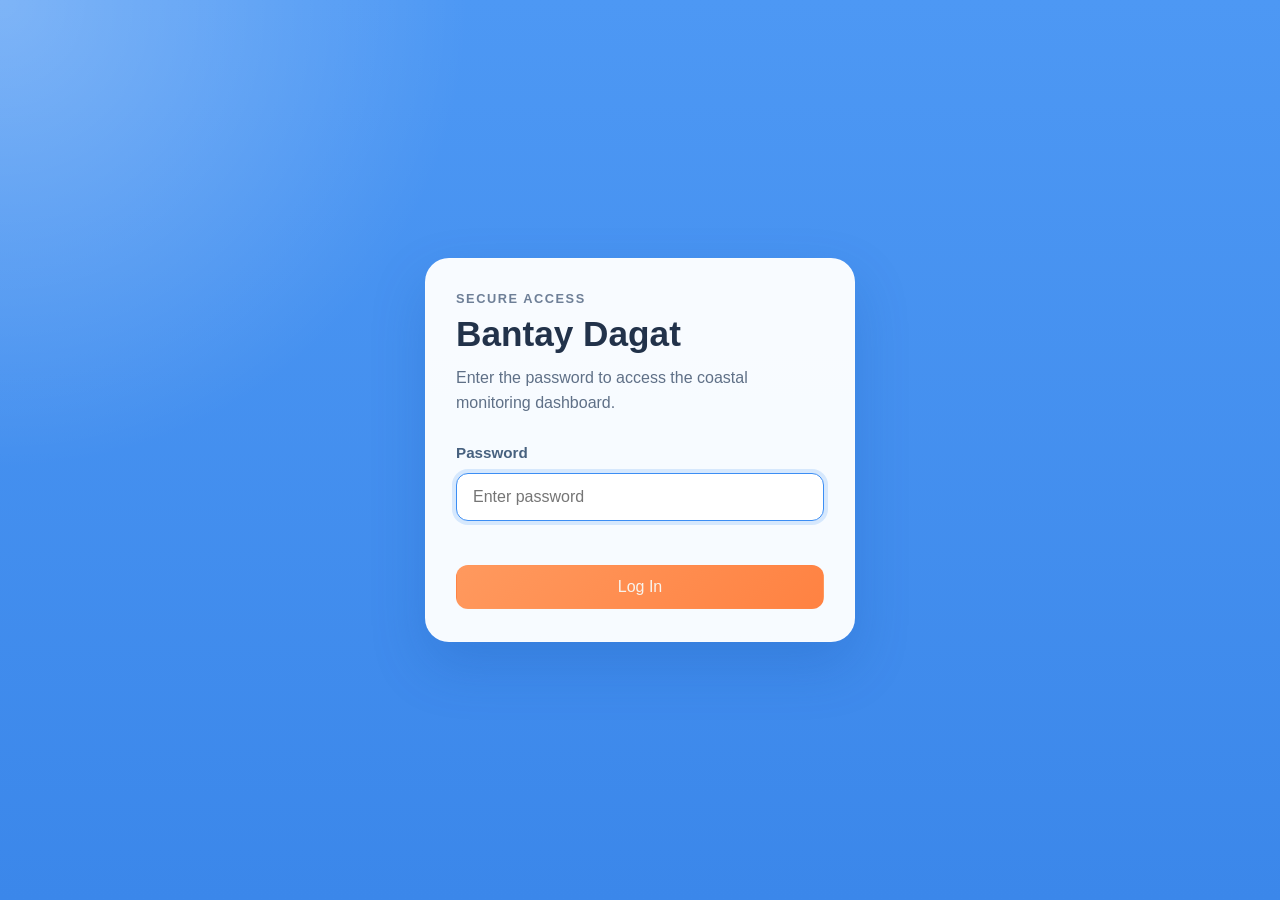
==== announcement.html @ 0f4b6d90 "first commit" ====
<!DOCTYPE html>
<html lang="en">
<head>
    <meta charset="UTF-8">
    <meta name="viewport" content="width=device-width, initial-scale=1.0">
    <link rel="stylesheet" href="style.css">
    <title>Announcements | Bantay Dagat</title>
</head>
<body>
    <section class="login-screen" id="loginScreen">
        <div class="login-card">
            <p class="login-eyebrow">Secure Access</p>
            <h1>Bantay Dagat</h1>
            <p class="login-copy">Enter the password to access the coastal monitoring dashboard.</p>

            <form class="login-form" id="loginForm">
                <label class="form-label" for="password">Password</label>
                <input class="form-input" id="password" name="password" type="password" placeholder="Enter password" required>
                <p class="form-error" id="loginError" aria-live="polite"></p>
                <button class="login-button" type="submit">Log In</button>
            </form>
        </div>
    </section>

    <div class="dashboard-shell hidden" id="dashboardShell">
        <aside class="sidebar">
            <div class="brand">
                <h1>Bantay Dagat</h1>
                <p>Coastal Monitoring System</p>
            </div>

            <div class="nav-group">
                <p class="nav-label">MAIN</p>
                <nav class="nav-menu">
                    <a class="nav-item" href="index.html">
                        <span class="nav-icon overview-icon" aria-hidden="true"></span>
                        <span>Overview</span>
                    </a>
                    <a class="nav-item" href="incident-report.html">
                        <span class="nav-icon report-icon" aria-hidden="true"></span>
                        <span>Incident Reports</span>
                    </a>
                    <a class="nav-item" href="fisherfolk-info.html">
                        <span class="nav-icon fisherfolk-icon" aria-hidden="true"></span>
                        <span>Fisherfolk Info</span>
                    </a>
                </nav>
            </div>

            <div class="nav-group">
                <p class="nav-label">COMMUNICATION</p>
                <nav class="nav-menu">
                    <a class="nav-item active" href="announcement.html">
                        <span class="nav-icon announcement-icon" aria-hidden="true"></span>
                        <span>Announcements</span>
                    </a>
                    <a class="nav-item" href="#">
                        <span class="nav-icon weather-icon" aria-hidden="true"></span>
                        <span>SMS Operations</span>
                    </a>
                </nav>
            </div>
        </aside>

        <main class="main-content">
            <header class="topbar">
                <h2>Announcements</h2>
                <div class="topbar-meta">
                    <span class="report-pill" id="announcementCount">0 Sent Today</span>
                    <span class="topbar-date">May 4, 2026</span>
                    <button class="logout-button" id="logoutButton" type="button">Log Out</button>
                </div>
            </header>

            <section class="panel announcement-panel">
                <div class="panel-header">
                    <div>
                        <h3>Information Dissemination</h3>
                        <p class="section-copy announcement-copy">One-way GSM announcements are sent directly to registered fisherfolk in Bantayan municipality. This dissemination flow covers municipal waters and the 15 km coastal operating premises.</p>
                    </div>
                    <span class="panel-pill neutral" id="announcementStatus">Ready to compose</span>
                </div>

                <div class="announcement-grid">
                    <div>
                        <div class="announcement-scope">
                            <h4 class="announcement-scope-title">System Scope</h4>
                            <p class="announcement-scope-copy">Information dissemination sends one-way announcements to fisherfolk.</p>
                            <p class="announcement-scope-copy">Feedbacking allows fisherfolk to send incident reports and rescue help requests to Bantay Dagat staff.</p>
                            <p class="announcement-scope-copy">Coverage is limited to Bantayan municipality and the 15 km coastal premises from shore.</p>
                        </div>

                        <form class="announcement-form" id="announcementForm">
                            <div class="announcement-field">
                                <label class="announcement-label" for="announcementTemplate">Fixed Message Template</label>
                                <select class="announcement-select" id="announcementTemplate" name="template">
                                    <option value="ordinance">Ordinance reminder</option>
                                    <option value="no-fishing">No-fishing zone notice</option>
                                    <option value="patrol">Patrol advisory</option>
                                    <option value="custom">Custom announcement</option>
                                </select>
                                <p class="announcement-hint">Using a fixed template is better for consistency, but staff can still add optional details and a location when needed.</p>
                            </div>

                            <div class="announcement-field">
                                <label class="announcement-label" for="recipientGroup">Recipients</label>
                                <select class="announcement-select" id="recipientGroup" name="recipientGroup">
                                    <option value="all">All registered fisherfolk</option>
                                    <option value="north">Barangay Kabac</option>
                                    <option value="south">Barangay Patao</option>
                                    <option value="licensed">Barangay Guiwanon</option>
                                </select>
                                <p class="announcement-hint">Announcements are broadcast through GSM to registered numbers only.</p>
                            </div>

                            <div class="announcement-field">
                                <label class="announcement-label" for="announcementLocation">Area or Location</label>
                                <input class="announcement-select" id="announcementLocation" name="location" type="text" placeholder="Example: Barangay Patao or municipal waters within 15 km shoreline">
                                <p class="announcement-hint">Optional. Add the affected barangay, coastal zone, or operating area.</p>
                            </div>

                            <div class="announcement-field">
                                <label class="announcement-label" for="announcementDetails">Optional Additional Details</label>
                                <textarea class="announcement-textarea" id="announcementDetails" name="details" placeholder="Add clarifications, schedule, restriction details, or operational notes if needed."></textarea>
                            </div>

                            <div class="announcement-field">
                                <label class="announcement-label" for="announcementMessage">Manual SMS Override</label>
                                <textarea class="announcement-textarea" id="announcementMessage" name="message" placeholder="Optional. Leave blank to use the fixed message with the added location and details above."></textarea>
                                <p class="announcement-hint">Use this only when staff needs a fully custom one-way announcement.</p>
                            </div>

                            <div class="announcement-preview">
                                <p class="announcement-preview-title">Final SMS Preview</p>
                                <p class="announcement-preview-text" id="announcementPreview">Bantay Dagat Notice: Please follow municipal fishing ordinances within Bantayan waters and the 15 km coastal operating area.</p>
                            </div>

                            <div class="announcement-actions">
                                <button class="announcement-submit" type="submit">Send Announcement</button>
                                <p class="announcement-status-note">This flow is one-way only. No reply is required from fisherfolk for announcements.</p>
                            </div>
                        </form>

                        <div class="announcement-log" id="announcementLog"></div>
                    </div>
                </div>
            </section>
        </main>
    </div>

    <script>
        (function () {
            var PASSWORD = "bantay";
            var STORAGE_KEY = "bantay-dagat-authenticated";
            var ANNOUNCEMENT_STORAGE_KEY = "bantay-dagat-announcements";
            var loginScreen = document.getElementById("loginScreen");
            var dashboardShell = document.getElementById("dashboardShell");
            var loginForm = document.getElementById("loginForm");
            var passwordInput = document.getElementById("password");
            var loginError = document.getElementById("loginError");
            var logoutButton = document.getElementById("logoutButton");
            var announcementForm = document.getElementById("announcementForm");
            var announcementTemplate = document.getElementById("announcementTemplate");
            var recipientGroup = document.getElementById("recipientGroup");
            var announcementLocation = document.getElementById("announcementLocation");
            var announcementDetails = document.getElementById("announcementDetails");
            var announcementMessage = document.getElementById("announcementMessage");
            var announcementPreview = document.getElementById("announcementPreview");
            var announcementLog = document.getElementById("announcementLog");
            var announcementStatus = document.getElementById("announcementStatus");
            var announcementCount = document.getElementById("announcementCount");
            var templates = {
                "ordinance": "Bantay Dagat Notice: Please follow municipal fishing ordinances within Bantayan waters and the 15 km coastal operating area.",
                "no-fishing": "Bantay Dagat Notice: Entry into the identified no-fishing zone is prohibited until further notice from Bantay Dagat staff.",
                "patrol": "Bantay Dagat Notice: Coastal patrol operations are active. Please keep fishing permits and boat identification ready for verification.",
                "custom": ""
            };
            var recipientLabels = {
                "all": "All registered fisherfolk",
                "north": "North coastal barangays",
                "south": "South coastal barangays",
                "licensed": "Licensed fishers only"
            };
            var seedAnnouncements = [
                {
                    id: "ann-001",
                    template: "ordinance",
                    recipientGroup: "all",
                    location: "Bantayan municipal waters",
                    details: "Observe only legal fishing methods and avoid restricted areas.",
                    message: "Bantay Dagat Notice: Please follow municipal fishing ordinances within Bantayan waters and the 15 km coastal operating area. Area: Bantayan municipal waters. Observe only legal fishing methods and avoid restricted areas.",
                    status: "Delivered",
                    createdAt: "2026-05-04T09:10:00+08:00",
                    deliveredCount: 1248
                },
                {
                    id: "ann-002",
                    template: "no-fishing",
                    recipientGroup: "north",
                    location: "Barangay Patao",
                    details: "Restricted zone remains active near the protected coastal section.",
                    message: "Bantay Dagat Notice: Entry into the identified no-fishing zone is prohibited until further notice from Bantay Dagat staff. Area: Barangay Patao. Restricted zone remains active near the protected coastal section.",
                    status: "Sent",
                    createdAt: "2026-05-04T07:40:00+08:00",
                    deliveredCount: 312
                }
            ];

            function showDashboard() {
                loginScreen.classList.add("hidden");
                dashboardShell.classList.remove("hidden");
                loginError.textContent = "";
                renderAnnouncements();
            }

            function showLogin() {
                dashboardShell.classList.add("hidden");
                loginScreen.classList.remove("hidden");
                passwordInput.value = "";
                loginError.textContent = "";
                passwordInput.focus();
            }

            function readAnnouncements() {
                var stored = localStorage.getItem(ANNOUNCEMENT_STORAGE_KEY);

                if (!stored) {
                    localStorage.setItem(ANNOUNCEMENT_STORAGE_KEY, JSON.stringify(seedAnnouncements));
                    return seedAnnouncements.slice();
                }

                try {
                    return JSON.parse(stored) || [];
                } catch (error) {
                    localStorage.setItem(ANNOUNCEMENT_STORAGE_KEY, JSON.stringify(seedAnnouncements));
                    return seedAnnouncements.slice();
                }
            }

            function saveAnnouncements(items) {
                localStorage.setItem(ANNOUNCEMENT_STORAGE_KEY, JSON.stringify(items));
            }

            function escapeHtml(value) {
                return String(value)
                    .replace(/&/g, "&amp;")
                    .replace(/</g, "&lt;")
                    .replace(/>/g, "&gt;")
                    .replace(/"/g, "&quot;")
                    .replace(/'/g, "&#39;");
            }

            function getRelativeTime(dateString) {
                var seconds = Math.max(0, Math.floor((Date.now() - new Date(dateString).getTime()) / 1000));

                if (seconds >= 86400) {
                    return Math.floor(seconds / 86400) + "d ago";
                }

                if (seconds >= 3600) {
                    return Math.floor(seconds / 3600) + "h ago";
                }

                if (seconds >= 60) {
                    return Math.floor(seconds / 60) + "m ago";
                }

                return "Just now";
            }

            function getStatusClass(status) {
                if (status === "Delivered") {
                    return "delivered";
                }

                if (status === "Processing") {
                    return "processing";
                }

                return "sent";
            }

            function buildMessage() {
                var baseTemplate = templates[announcementTemplate.value] || "";
                var locationText = announcementLocation.value.trim();
                var detailsText = announcementDetails.value.trim();
                var manualOverride = announcementMessage.value.trim();
                var finalMessage = manualOverride || baseTemplate;

                if (!manualOverride) {
                    if (locationText) {
                        finalMessage += " Area: " + locationText + ".";
                    }

                    if (detailsText) {
                        finalMessage += " " + detailsText;
                    }
                }

                return finalMessage.trim() || "Compose an announcement to preview the outgoing SMS.";
            }

            function updatePreview() {
                announcementPreview.textContent = buildMessage();
            }

            function applyTemplate() {
                if (announcementTemplate.value === "custom") {
                    announcementMessage.value = "";
                } else {
                    announcementMessage.value = "";
                }

                updatePreview();
            }

            function renderAnnouncements() {
                var items = readAnnouncements().sort(function (left, right) {
                    return new Date(right.createdAt).getTime() - new Date(left.createdAt).getTime();
                });
                var sentToday = 0;

                announcementLog.innerHTML = items.map(function (item) {
                    var itemDate = new Date(item.createdAt);
                    var today = new Date();

                    if (
                        itemDate.getFullYear() === today.getFullYear() &&
                        itemDate.getMonth() === today.getMonth() &&
                        itemDate.getDate() === today.getDate()
                    ) {
                        sentToday += 1;
                    }

                    return [
                        '<article class="announcement-log-item">',
                        '  <div class="announcement-log-top">',
                        '    <p class="announcement-log-title">' + escapeHtml(recipientLabels[item.recipientGroup] || item.recipientGroup) + "</p>",
                        '    <span class="announcement-pill ' + getStatusClass(item.status) + '">' + escapeHtml(item.status) + "</span>",
                        "  </div>",
                        '  <p class="announcement-log-meta"><strong>Message:</strong> ' + escapeHtml(item.message) + "</p>",
                        '  <p class="announcement-log-meta"><strong>GSM Delivery:</strong> ' + escapeHtml(String(item.deliveredCount)) + ' recipients processed &middot; ' + escapeHtml(getRelativeTime(item.createdAt)) + "</p>",
                        "</article>"
                    ].join("");
                }).join("");

                announcementCount.textContent = sentToday + " Sent Today";
            }

            announcementTemplate.addEventListener("change", applyTemplate);
            announcementLocation.addEventListener("input", updatePreview);
            announcementDetails.addEventListener("input", updatePreview);
            announcementMessage.addEventListener("input", updatePreview);

            announcementForm.addEventListener("submit", function (event) {
                var items;
                var nextItem;
                var finalMessage;

                event.preventDefault();

                finalMessage = buildMessage();
                items = readAnnouncements();
                nextItem = {
                    id: "ann-" + Date.now(),
                    template: announcementTemplate.value,
                    recipientGroup: recipientGroup.value,
                    location: announcementLocation.value.trim(),
                    details: announcementDetails.value.trim(),
                    message: finalMessage,
                    status: "Processing",
                    createdAt: new Date().toISOString(),
                    deliveredCount: recipientGroup.value === "all" ? 1248 : recipientGroup.value === "north" ? 312 : recipientGroup.value === "south" ? 284 : 652
                };

                items.push(nextItem);
                saveAnnouncements(items);
                renderAnnouncements();
                announcementStatus.textContent = "Broadcast sent to GSM gateway";

                window.setTimeout(function () {
                    var refreshedItems = readAnnouncements().map(function (item) {
                        if (item.id === nextItem.id) {
                            item.status = "Delivered";
                        }

                        return item;
                    });

                    saveAnnouncements(refreshedItems);
                    renderAnnouncements();
                    announcementStatus.textContent = "Delivery status logged";
                }, 1400);

                announcementLocation.value = "";
                announcementDetails.value = "";
                announcementMessage.value = "";
                updatePreview();
            });

            if (localStorage.getItem(STORAGE_KEY) === "true") {
                showDashboard();
            } else {
                showLogin();
            }

            loginForm.addEventListener("submit", function (event) {
                event.preventDefault();

                if (passwordInput.value === PASSWORD) {
                    localStorage.setItem(STORAGE_KEY, "true");
                    showDashboard();
                    return;
                }

                loginError.textContent = "Incorrect password. Please try again.";
                passwordInput.select();
            });

            logoutButton.addEventListener("click", function () {
                localStorage.removeItem(STORAGE_KEY);
                showLogin();
            });

            applyTemplate();
        }());
    </script>
</body>
</html>
---- style.css ----
@charset "UTF-8";
:root {
  --bg: #3c8ef4;
  --sidebar-bg: rgba(255, 255, 255, 0.16);
  --panel: #ffffff;
  --panel-soft: #eef5ff;
  --border: #d9e4f2;
  --border-soft: #e7eef8;
  --text: #22324a;
  --muted: #6e7f97;
  --accent: #3c8ef4;
  --success: #16a34a;
  --danger: #e0564a;
  --warning: #ff8a4c;
  --info: #5ba5ff;
  --green: #22c55e;
  --shadow: 0 16px 34px rgba(25, 76, 148, 0.18);
}

* {
  box-sizing: border-box;
}

body {
  margin: 0;
  min-height: 100vh;
  font-family: "Trebuchet MS", "Segoe UI", Tahoma, Geneva, Verdana, sans-serif;
  color: #22324a;
  background: radial-gradient(circle at top left, rgba(255, 255, 255, 0.2) 0, rgba(255, 255, 255, 0) 24%), linear-gradient(180deg, #4d98f4 0%, #3b87ea 100%);
}

a {
  color: inherit;
  text-decoration: none;
}

button {
  font: inherit;
}

input,
select,
textarea {
  font: inherit;
}

.hidden {
  display: none !important;
}

.brand {
  padding: 28px 22px 18px;
  border-bottom: 1px solid rgba(255, 255, 255, 0.18);
}
.brand h1 {
  margin: 0;
  font-size: 2.05rem;
  line-height: 1;
  color: #ffffff;
}
.brand p {
  margin: 8px 0 0;
  font-size: 0.95rem;
  color: rgba(255, 255, 255, 0.76);
}

.topbar {
  display: flex;
  align-items: center;
  justify-content: space-between;
  gap: 18px;
  margin-bottom: 22px;
  padding: 18px 20px;
  border: 1px solid rgba(255, 255, 255, 0.24);
  border-radius: 22px;
  background: rgba(255, 255, 255, 0.12);
  backdrop-filter: blur(8px);
}
.topbar h2 {
  margin: 0;
  font-size: 1.85rem;
  font-weight: 700;
  color: #ffffff;
}

.topbar-meta {
  display: flex;
  align-items: center;
  gap: 12px;
}

.topbar-date {
  font-size: 0.96rem;
  color: rgba(255, 255, 255, 0.76);
}

.logout-button {
  min-height: 42px;
  padding: 0 18px;
  border-color: transparent;
  border-radius: 14px;
  background: linear-gradient(135deg, #ff995e, #ff8242);
}

.dashboard-shell {
  display: grid;
  grid-template-columns: 260px 1fr;
  min-height: 100vh;
}

.sidebar {
  margin: 16px 0 16px 16px;
  background: rgba(29, 97, 190, 0.24);
  border: 1px solid rgba(255, 255, 255, 0.18);
  border-radius: 28px;
  backdrop-filter: blur(10px);
}

.main-content {
  padding: 16px 16px 16px 18px;
  background: transparent;
}

.nav-group {
  padding-top: 18px;
}

.nav-label {
  margin: 0;
  padding: 0 22px 10px;
  font-size: 0.78rem;
  font-weight: 700;
  letter-spacing: 0.08em;
  color: rgba(255, 255, 255, 0.7);
}

.nav-menu {
  display: flex;
  flex-direction: column;
}

.nav-item {
  display: flex;
  align-items: center;
  gap: 12px;
  margin: 0 12px 8px;
  padding: 14px 16px;
  font-size: 1rem;
  border: 1px solid transparent;
  border-radius: 16px;
  color: rgba(255, 255, 255, 0.92);
  transition: background-color 0.2s ease, border-color 0.2s ease, color 0.2s ease, transform 0.2s ease;
}
.nav-item:hover, .nav-item.active {
  background: #ffffff;
  transform: translateX(2px);
}
.nav-item.active {
  border-color: rgba(255, 138, 76, 0.3);
  color: #29466f;
  font-weight: 600;
}
.nav-item.active .nav-icon {
  color: #ff8a4c;
}

.nav-icon {
  position: relative;
  flex: 0 0 18px;
  width: 18px;
  height: 18px;
  color: rgba(255, 255, 255, 0.88);
}

.overview-icon::before, .overview-icon::after,
.report-icon::before,
.report-icon::after,
.fisherfolk-icon::before,
.fisherfolk-icon::after,
.announcement-icon::before,
.announcement-icon::after,
.weather-icon::before,
.weather-icon::after {
  content: "";
  position: absolute;
}

.overview-icon::before {
  inset: 1px;
  background: linear-gradient(currentColor 0 0) left top/6px 6px no-repeat, linear-gradient(currentColor 0 0) right top/6px 6px no-repeat, linear-gradient(currentColor 0 0) left bottom/6px 6px no-repeat, linear-gradient(currentColor 0 0) right bottom/6px 6px no-repeat;
  opacity: 0.95;
}

.report-icon::before {
  inset: 1px 2px;
  border: 1.6px solid currentColor;
  border-radius: 3px;
}
.report-icon::after {
  top: 5px;
  left: 5px;
  width: 7px;
  height: 1.6px;
  background: currentColor;
  box-shadow: 0 4px 0 currentColor;
}

.fisherfolk-icon::before {
  top: 2px;
  left: 5px;
  width: 8px;
  height: 8px;
  border: 1.6px solid currentColor;
  border-radius: 50%;
}
.fisherfolk-icon::after {
  left: 3px;
  bottom: 1px;
  width: 12px;
  height: 7px;
  border: 1.6px solid currentColor;
  border-top-left-radius: 10px;
  border-top-right-radius: 10px;
  border-bottom: 0;
}

.announcement-icon::before {
  top: 4px;
  left: 2px;
  width: 14px;
  height: 10px;
  border: 1.6px solid currentColor;
  border-radius: 2px;
}
.announcement-icon::after {
  top: 5px;
  left: 3px;
  width: 12px;
  height: 8px;
  border-left: 1.6px solid currentColor;
  border-bottom: 1.6px solid currentColor;
  transform: skewY(-35deg) rotate(-45deg);
  transform-origin: center;
}

.weather-icon::before {
  top: 4px;
  left: 4px;
  width: 10px;
  height: 10px;
  border: 1.6px solid currentColor;
  border-radius: 50%;
}
.weather-icon::after {
  inset: 0;
  background: linear-gradient(currentColor 0 0) center top/1.6px 3px no-repeat, linear-gradient(currentColor 0 0) center bottom/1.6px 3px no-repeat, linear-gradient(currentColor 0 0) left center/3px 1.6px no-repeat, linear-gradient(currentColor 0 0) right center/3px 1.6px no-repeat, linear-gradient(currentColor 0 0) 3px 3px/1.6px 3px no-repeat, linear-gradient(currentColor 0 0) 13px 3px/1.6px 3px no-repeat, linear-gradient(currentColor 0 0) 3px 12px/1.6px 3px no-repeat, linear-gradient(currentColor 0 0) 13px 12px/1.6px 3px no-repeat;
  opacity: 0.9;
}

.stats-grid {
  display: grid;
  grid-template-columns: repeat(3, minmax(0, 1fr));
  gap: 16px;
  margin-bottom: 24px;
}

.stat-card {
  padding: 20px 20px 18px;
  border: 1px solid #dce6f3;
  border-radius: 18px;
  background: #ffffff;
  transition: transform 0.2s ease, box-shadow 0.2s ease, background-color 0.2s ease;
}
.stat-card:hover {
  transform: translateY(-4px);
  box-shadow: 0 16px 30px rgba(33, 91, 167, 0.18);
}
.stat-card h3 {
  margin: 0;
  font-size: 3rem;
  line-height: 1;
  font-weight: 500;
}

.stat-title {
  margin: 0 0 10px;
  font-size: 0.98rem;
  color: #69809d;
}

.stat-subtext {
  margin: 8px 0 0;
  font-size: 0.92rem;
  color: #5f7087;
}
.stat-subtext.positive {
  color: #16a34a;
}
.stat-subtext.negative {
  color: #e0564a;
}

.content-grid {
  display: grid;
  grid-template-columns: minmax(0, 1fr) minmax(0, 1fr);
  gap: 16px;
}

.panel {
  position: relative;
  padding: 20px;
  border: 1px solid #dce6f3;
  border-radius: 22px;
  background: #ffffff;
  box-shadow: 0 16px 34px rgba(25, 76, 148, 0.18);
}

.panel-header {
  display: flex;
  align-items: center;
  justify-content: space-between;
  gap: 12px;
  margin-bottom: 10px;
}
.panel-header h3 {
  margin: 0;
  font-size: 1.05rem;
}
.panel-header.plain {
  justify-content: flex-start;
}

.panel-pill {
  display: inline-flex;
  align-items: center;
  justify-content: center;
  min-height: 30px;
  padding: 0 14px;
  border-radius: 12px;
  font-size: 0.95rem;
  font-weight: 600;
  background: #eef5ff;
  color: #3678d9;
}

.panel-link {
  display: inline-flex;
  align-items: center;
  justify-content: center;
  min-height: 30px;
  padding: 0 14px;
  border-radius: 12px;
  font-size: 0.92rem;
  font-weight: 600;
  color: #2b67be;
  background: #eef5ff;
}

.report-list,
.announcement-list {
  display: flex;
  flex-direction: column;
}

.list-item {
  display: grid;
  grid-template-columns: auto 1fr;
  gap: 10px;
  padding: 16px 0;
  border-top: 1px solid #e7eef8;
}
.list-item:first-child {
  border-top: 0;
  padding-top: 8px;
}

.new-report {
  padding-inline: 12px;
  border-radius: 16px;
  margin-bottom: 10px;
  background: #fff7ef;
  border-top-color: transparent;
}

.report-heading {
  display: flex;
  align-items: flex-start;
  justify-content: space-between;
  gap: 10px;
}

.report-badge {
  flex: 0 0 auto;
  min-height: 24px;
  padding: 3px 10px;
  border-radius: 12px;
  background: linear-gradient(135deg, #ff995e, #ff8242);
  color: #fffdfa;
  font-size: 0.78rem;
  font-weight: 700;
  letter-spacing: 0.02em;
}

.list-dot {
  width: 10px;
  height: 10px;
  margin-top: 6px;
  border-radius: 50%;
}
.list-dot.red {
  background: #e4534d;
}
.list-dot.amber {
  background: #ff8a4c;
}
.list-dot.blue {
  background: #5ba5ff;
}
.list-dot.green {
  background: #22c55e;
}

.item-title {
  margin: 0 0 4px;
  font-size: 0.99rem;
  line-height: 1.35;
}

.item-meta {
  margin: 0;
  font-size: 0.92rem;
  color: #66778e;
}

.report-footer-link {
  display: inline-flex;
  margin-top: 14px;
  color: #2b67be;
  font-size: 0.94rem;
  font-weight: 600;
}

.scroll-button {
  position: absolute;
  left: 50%;
  bottom: -16px;
  transform: translateX(-50%);
  width: 42px;
  height: 42px;
  border: 1px solid #dce6f3;
  border-radius: 50%;
  background: #ffffff;
  box-shadow: 0 10px 20px rgba(33, 91, 167, 0.16);
  cursor: pointer;
}
.scroll-button span {
  position: relative;
  display: inline-block;
  width: 12px;
  height: 12px;
  border-right: 2px solid #4c6b93;
  border-bottom: 2px solid #4c6b93;
  transform: rotate(45deg) translate(-1px, -2px);
}

@media (max-width: 960px) {
  .dashboard-shell {
    grid-template-columns: 1fr;
  }
  .sidebar {
    margin: 16px;
  }
  .stats-grid,
  .content-grid {
    grid-template-columns: repeat(2, minmax(0, 1fr));
  }
}
@media (max-width: 640px) {
  .main-content {
    padding: 0 16px 16px;
  }
  .topbar {
    align-items: flex-start;
    flex-direction: column;
  }
  .topbar-meta {
    flex-wrap: wrap;
  }
  .stats-grid,
  .content-grid {
    grid-template-columns: 1fr;
  }
  .report-heading {
    flex-direction: column;
  }
  .brand h1 {
    font-size: 1.7rem;
  }
  .nav-item {
    padding-inline: 16px;
  }
}
.incident-board {
  margin-top: 4px;
}

.incident-header {
  align-items: flex-start;
}

.incident-copy {
  margin-top: 6px;
  max-width: 620px;
}

.incident-feed {
  display: flex;
  flex-direction: column;
  gap: 12px;
  margin-top: 18px;
  max-width: 860px;
}

.incident-entry {
  --incident-accent: #6b7280;
  --incident-surface: #ffffff;
  --incident-icon-bg: #e5e7eb;
  position: relative;
  padding: 16px 18px 16px 22px;
  border: 1px solid #d8dee8;
  border-left: 5px solid var(--incident-accent);
  border-radius: 12px;
  background: var(--incident-surface);
  box-shadow: 0 10px 24px rgba(15, 23, 42, 0.05);
}

.incident-entry.new-report {
  box-shadow: 0 14px 28px rgba(15, 23, 42, 0.08);
}

.incident-entry.alert-red {
  --incident-accent: #c2410c;
  --incident-surface: #fff7ed;
  --incident-icon-bg: #fed7aa;
}

.incident-entry.alert-amber {
  --incident-accent: #b45309;
  --incident-surface: #fffbeb;
  --incident-icon-bg: #fde68a;
}

.incident-entry.alert-green {
  --incident-accent: #15803d;
  --incident-surface: #f0fdf4;
  --incident-icon-bg: #bbf7d0;
}

.incident-entry.alert-blue {
  --incident-accent: #475569;
  --incident-surface: #f8fafc;
  --incident-icon-bg: #cbd5e1;
}

.incident-entry-top {
  display: flex;
  align-items: center;
  justify-content: space-between;
  gap: 12px;
  margin-bottom: 10px;
}

.incident-status {
  display: inline-flex;
  align-items: center;
  min-height: 24px;
  padding: 0 10px;
  border-radius: 999px;
  font-size: 0.74rem;
  font-weight: 700;
  letter-spacing: 0.05em;
  text-transform: uppercase;
}

.incident-status.red {
  background: #ffedd5;
  color: #9a3412;
}

.incident-status.amber {
  background: #fef3c7;
  color: #92400e;
}

.incident-status.blue {
  background: #e2e8f0;
  color: #334155;
}

.incident-status.green {
  background: #dcfce7;
  color: #166534;
}

.incident-time {
  margin: 0;
  font-size: 0.84rem;
  font-weight: 600;
  color: #475569;
}

.incident-text {
  margin: 0;
  font-size: 1rem;
  line-height: 1.6;
  color: #172033;
  font-weight: 600;
}

.incident-meta-grid {
  display: grid;
  grid-template-columns: repeat(2, minmax(0, 1fr));
  gap: 12px 18px;
  margin-top: 14px;
  padding-top: 12px;
  border-top: 1px solid #e6ebf2;
}

.incident-meta {
  margin: 0;
  display: flex;
  flex-direction: column;
  gap: 4px;
}

.incident-meta-label {
  font-size: 0.74rem;
  font-weight: 700;
  letter-spacing: 0.05em;
  text-transform: uppercase;
  color: #64748b;
}

.incident-meta-value {
  font-size: 0.92rem;
  color: #1f2937;
}

.incident-entry-footer {
  display: flex;
  align-items: center;
  justify-content: space-between;
  gap: 12px;
  margin-top: 14px;
  padding-top: 12px;
  border-top: 1px solid #e6ebf2;
}

.incident-entry-hint {
  font-size: 0.83rem;
  color: #5f7087;
}

.incident-view-button {
  border: 0;
  min-height: 36px;
  padding: 0 16px;
  border-radius: 999px;
  background: #1d4ed8;
  color: #ffffff;
  font-size: 0.86rem;
  font-weight: 700;
  cursor: pointer;
  transition: background 0.2s ease, transform 0.2s ease;
}
.incident-view-button:hover, .incident-view-button:focus-visible {
  background: #1e40af;
  transform: translateY(-1px);
}

@media (max-width: 640px) {
  .incident-entry {
    padding: 14px 16px;
  }
  .incident-entry-top {
    align-items: flex-start;
    flex-direction: column;
    gap: 6px;
  }
  .incident-meta-grid {
    grid-template-columns: 1fr;
  }
  .incident-entry-footer {
    align-items: stretch;
    flex-direction: column;
  }
  .incident-view-button {
    width: 100%;
  }
}
.toast-stack {
  position: fixed;
  top: 24px;
  right: 24px;
  z-index: 30;
  display: flex;
  flex-direction: column;
  gap: 10px;
  width: min(360px, 100vw - 32px);
  pointer-events: none;
}

.report-toast {
  --incident-accent: #9e978d;
  --incident-surface: #f2f0ec;
  --incident-icon-bg: #d9d4cb;
  pointer-events: auto;
  border: 1px solid #dfd8ce;
  border-left: 4px solid var(--incident-accent);
  border-radius: 10px;
  background: var(--incident-surface);
  box-shadow: 0 16px 28px rgba(36, 29, 18, 0.14);
  animation: toast-slide-in 0.22s ease;
}

.report-toast.alert-red {
  --incident-accent: #cf4b4b;
  --incident-surface: #f9e1e2;
  --incident-icon-bg: #f4c4c6;
}

.report-toast.alert-amber {
  --incident-accent: #d4a11e;
  --incident-surface: #fff1cb;
  --incident-icon-bg: #ffe5a0;
}

.report-toast.alert-green {
  --incident-accent: #15803d;
  --incident-surface: #f0fdf4;
  --incident-icon-bg: #bbf7d0;
}

.report-toast.alert-blue {
  --incident-accent: #8d877e;
  --incident-surface: #f1efeb;
  --incident-icon-bg: #ddd9d2;
}

.report-toast-body {
  display: grid;
  grid-template-columns: auto 1fr auto;
  align-items: start;
  gap: 12px;
  padding: 14px 14px 14px 16px;
}

.report-toast-icon {
  width: 22px;
  height: 22px;
  display: inline-flex;
  align-items: center;
  justify-content: center;
  border-radius: 999px;
  background: var(--incident-icon-bg);
  color: var(--incident-accent);
  font-size: 0.82rem;
  font-weight: 700;
  line-height: 1;
}

.report-toast-copy {
  min-width: 0;
}

.report-toast-title {
  margin: 0 0 2px;
  font-size: 0.9rem;
  font-weight: 700;
  color: #2f2a24;
}

.report-toast-text {
  margin: 0;
  font-size: 0.82rem;
  line-height: 1.35;
  color: #5f594f;
}

.report-toast-close {
  border: 0;
  background: transparent;
  color: #756d61;
  font-size: 0.95rem;
  font-weight: 700;
  line-height: 1;
  cursor: pointer;
}

.report-toast.is-leaving {
  opacity: 0;
  transform: translateY(-6px);
  transition: opacity 0.2s ease, transform 0.2s ease;
}

@keyframes toast-slide-in {
  from {
    opacity: 0;
    transform: translateY(-10px);
  }
  to {
    opacity: 1;
    transform: translateY(0);
  }
}
.incident-entry.clickable {
  cursor: pointer;
  transition: all 0.2s ease;
  position: relative;
}
.incident-entry.clickable:hover {
  transform: translateY(-2px);
  box-shadow: 0 16px 32px rgba(15, 23, 42, 0.12);
  border-left-width: 6px;
}
.incident-entry.clickable:hover::after {
  content: "👁";
  position: absolute;
  top: 50%;
  right: 20px;
  transform: translateY(-50%);
  font-size: 18px;
  opacity: 0.6;
}

.incident-modal {
  position: fixed;
  top: 0;
  left: 0;
  right: 0;
  bottom: 0;
  z-index: 50;
  display: flex;
  align-items: center;
  justify-content: center;
  padding: 20px;
  opacity: 0;
  pointer-events: none;
  transition: opacity 0.3s ease;
}

.incident-modal.is-open {
  opacity: 1;
  pointer-events: auto;
}

.incident-modal-overlay {
  position: absolute;
  inset: 0;
  background: rgba(0, 0, 0, 0.4);
  backdrop-filter: blur(2px);
  cursor: pointer;
}

.incident-modal-content {
  position: relative;
  background: white;
  border-radius: 16px;
  box-shadow: 0 20px 60px rgba(15, 23, 42, 0.2);
  max-width: 600px;
  width: 100%;
  max-height: 90vh;
  overflow-y: auto;
  animation: modal-slide-in 0.3s ease;
}

@keyframes modal-slide-in {
  from {
    opacity: 0;
    transform: scale(0.95) translateY(-20px);
  }
  to {
    opacity: 1;
    transform: scale(1) translateY(0);
  }
}
.incident-modal-close {
  position: absolute;
  top: 16px;
  right: 16px;
  z-index: 10;
  width: 32px;
  height: 32px;
  display: flex;
  align-items: center;
  justify-content: center;
  background: #f0f4f8;
  border: none;
  border-radius: 8px;
  font-size: 24px;
  color: #64748b;
  cursor: pointer;
  transition: all 0.2s ease;
}
.incident-modal-close:hover {
  background: #e2e8f0;
  color: #334155;
}

.incident-modal-header {
  padding: 28px 28px 20px;
  border-bottom: 1px solid #e2e8f0;
  display: flex;
  align-items: center;
  justify-content: space-between;
  gap: 12px;
}

.incident-modal-status {
  display: inline-flex;
  align-items: center;
  min-height: 28px;
  padding: 0 12px;
  border-radius: 999px;
  font-size: 0.75rem;
  font-weight: 700;
  letter-spacing: 0.05em;
  text-transform: uppercase;
  background: #e2e8f0;
  color: #334155;
}
.incident-modal-status.red {
  background: #ffedd5;
  color: #9a3412;
}
.incident-modal-status.amber {
  background: #fef3c7;
  color: #92400e;
}
.incident-modal-status.green {
  background: #dcfce7;
  color: #166534;
}
.incident-modal-status.blue {
  background: #e2e8f0;
  color: #334155;
}

.incident-modal-time {
  margin: 0;
  font-size: 0.9rem;
  color: #64748b;
  font-weight: 500;
}

.incident-modal-body {
  padding: 28px;
}

.incident-modal-section {
  margin-bottom: 24px;
}

.incident-modal-section:last-child {
  margin-bottom: 0;
}

.incident-modal-section-title {
  font-size: 12px;
  font-weight: 700;
  letter-spacing: 0.05em;
  text-transform: uppercase;
  color: #64748b;
  margin-bottom: 12px;
}

.incident-modal-text {
  font-size: 15px;
  line-height: 1.7;
  color: #172033;
  font-weight: 500;
  margin: 0;
}

.incident-modal-grid {
  display: grid;
  grid-template-columns: 1fr 1fr;
  gap: 16px;
  margin-top: 24px;
  padding: 20px;
  background: #f8fafc;
  border-radius: 12px;
}

.incident-modal-field {
  display: flex;
  flex-direction: column;
  gap: 6px;
}

.incident-modal-field-label {
  font-size: 0.75rem;
  font-weight: 700;
  letter-spacing: 0.05em;
  text-transform: uppercase;
  color: #64748b;
}

.incident-modal-field-value {
  font-size: 14px;
  color: #172033;
  font-weight: 600;
  word-break: break-all;
}

.incident-modal-footer {
  padding: 20px 28px 28px;
  border-top: 1px solid #e2e8f0;
  display: flex;
  gap: 12px;
  justify-content: flex-end;
}

.incident-modal-button {
  min-height: 40px;
  padding: 0 24px;
  border: none;
  border-radius: 8px;
  font-size: 14px;
  font-weight: 600;
  cursor: pointer;
  transition: all 0.2s ease;
  text-transform: none;
}
.incident-modal-button.primary {
  background: #1e40af;
  color: white;
}
.incident-modal-button.primary:hover {
  background: #1e3a8a;
  transform: translateY(-1px);
  box-shadow: 0 4px 12px rgba(30, 64, 175, 0.3);
}
.incident-modal-button.primary:active {
  transform: translateY(0);
}
.incident-modal-button.secondary {
  background: #e2e8f0;
  color: #475569;
}
.incident-modal-button.secondary:hover {
  background: #cbd5e1;
}
.incident-modal-button.secondary:active {
  background: #b0bcc4;
}

@media (max-width: 640px) {
  .incident-modal {
    padding: 16px;
  }
  .incident-modal-content {
    max-height: 100vh;
  }
  .incident-modal-header {
    flex-direction: column;
    align-items: flex-start;
  }
  .incident-modal-grid {
    grid-template-columns: 1fr;
  }
  .incident-modal-footer {
    flex-direction: column-reverse;
    gap: 10px;
  }
  .incident-modal-footer .incident-modal-button {
    width: 100%;
  }
  .incident-entry.clickable:hover::after {
    display: none;
  }
}
@media (max-width: 640px) {
  .toast-stack {
    top: 16px;
    right: 16px;
    left: 16px;
    width: auto;
  }
}
.fisherfolk-panel {
  margin-top: 28px;
}

.section-copy {
  margin: 8px 0 0;
  max-width: 680px;
  font-size: 0.94rem;
  color: #64778f;
  line-height: 1.45;
}

.panel-pill.neutral {
  background: #eef5ff;
  color: #4e79b9;
}

.fisherfolk-form {
  display: grid;
  grid-template-columns: repeat(4, minmax(0, 1fr));
  gap: 16px 14px;
  margin-top: 18px;
}

.field-group {
  display: flex;
  flex-direction: column;
  gap: 8px;
}

.field-span-2 {
  grid-column: span 2;
}

.field-label {
  font-size: 0.92rem;
  font-weight: 600;
  color: #4c6788;
}

.field-input {
  width: 100%;
  min-height: 46px;
  padding: 11px 14px;
  border: 1px solid #d6e2f0;
  border-radius: 12px;
  background: #fdfefe;
  color: #24354c;
  font: inherit;
  transition: border-color 0.2s ease, box-shadow 0.2s ease, background-color 0.2s ease;
}
.field-input:focus {
  outline: none;
  border-color: #3c8ef4;
  box-shadow: 0 0 0 4px rgba(47, 111, 221, 0.12);
  background: #ffffff;
}

.field-textarea {
  min-height: 118px;
  resize: vertical;
}

.field-textarea.small {
  min-height: 88px;
}

.form-actions {
  display: flex;
  justify-content: flex-end;
  padding-top: 6px;
}

.form-button {
  min-height: 46px;
  padding: 0 20px;
  border: 0;
  border-radius: 12px;
  margin-right: -94%;
  height: 20px;
  margin-top: 50px;
  background: linear-gradient(135deg, #ff995e, #ff8242);
  color: #fffdfa;
  font-weight: 600;
  cursor: pointer;
  transition: transform 0.2s ease, box-shadow 0.2s ease, background-color 0.2s ease;
}
.form-button:hover {
  transform: translateY(-1px);
  box-shadow: 0 12px 22px rgba(255, 130, 66, 0.22);
  background: linear-gradient(135deg, #ff9f67, #ff8a4c);
}

@media (max-width: 960px) {
  .fisherfolk-form {
    grid-template-columns: repeat(2, minmax(0, 1fr));
  }
}
@media (max-width: 640px) {
  .fisherfolk-form {
    grid-template-columns: 1fr;
  }
  .field-span-2 {
    grid-column: span 1;
  }
  .form-actions {
    justify-content: stretch;
  }
  .form-button {
    width: 100%;
  }
}
.announcement-panel {
  margin-top: 4px;
}

.announcement-grid {
  display: block;
}

.announcement-copy {
  margin-top: 6px;
  max-width: 640px;
}

.announcement-form {
  display: grid;
  gap: 16px;
  margin-top: 18px;
}

.announcement-field {
  display: grid;
  gap: 8px;
}

.announcement-label {
  font-size: 0.82rem;
  font-weight: 700;
  letter-spacing: 0.05em;
  text-transform: uppercase;
  color: #526072;
}

.announcement-select,
.announcement-textarea {
  width: 100%;
  border: 1px solid #d6e2f0;
  border-radius: 12px;
  background: #ffffff;
  color: #24354c;
  font: inherit;
}

.announcement-select {
  min-height: 48px;
  padding: 0 14px;
}

.announcement-textarea {
  min-height: 140px;
  padding: 14px;
  resize: vertical;
  line-height: 1.5;
}

.announcement-hint {
  margin: 0;
  font-size: 0.84rem;
  color: #64748b;
}

.announcement-preview {
  padding: 16px 18px;
  border: 1px solid #dce5ef;
  border-radius: 14px;
  background: #f5f9ff;
}

.announcement-preview-title {
  margin: 0 0 8px;
  font-size: 0.84rem;
  font-weight: 700;
  letter-spacing: 0.05em;
  text-transform: uppercase;
  color: #526072;
}

.announcement-preview-text {
  margin: 0;
  font-size: 0.97rem;
  line-height: 1.6;
  color: #18212d;
  white-space: pre-wrap;
}

.announcement-actions {
  display: flex;
  align-items: center;
  justify-content: space-between;
  gap: 12px;
}

.announcement-submit {
  border: 0;
  border-radius: 999px;
  background: linear-gradient(135deg, #ff995e, #ff8242);
  color: #ffffff;
  font: inherit;
  font-weight: 700;
  padding: 12px 20px;
  cursor: pointer;
  box-shadow: 0 12px 24px rgba(255, 130, 66, 0.22);
}

.announcement-status-note {
  margin: 0;
  font-size: 0.85rem;
  color: #526072;
}

.announcement-scope {
  margin: 18px 0 0;
  padding: 16px 18px;
  border: 1px solid #dce5ef;
  border-radius: 14px;
  background: #f5f9ff;
}

.announcement-scope-title {
  margin: 0 0 10px;
  font-size: 0.9rem;
  font-weight: 700;
  letter-spacing: 0.05em;
  text-transform: uppercase;
  color: #526072;
}

.announcement-scope-copy {
  margin: 0 0 8px;
  font-size: 0.88rem;
  line-height: 1.5;
  color: #4a586d;
}

.announcement-log {
  margin-top: 22px;
  display: grid;
  gap: 12px;
}

.announcement-log-item {
  padding: 16px 18px;
  border: 1px solid #dce5ef;
  border-radius: 14px;
  background: #fbfdff;
}

.announcement-log-top {
  display: flex;
  align-items: center;
  justify-content: space-between;
  gap: 12px;
  margin-bottom: 10px;
}

.announcement-log-title {
  margin: 0;
  font-size: 0.98rem;
  font-weight: 700;
  color: #172033;
}

.announcement-log-time {
  margin: 0;
  font-size: 0.82rem;
  color: #64748b;
}

.announcement-log-meta {
  margin: 0;
  font-size: 0.88rem;
  line-height: 1.5;
  color: #465468;
}

.announcement-pill {
  display: inline-flex;
  align-items: center;
  min-height: 24px;
  padding: 0 10px;
  border-radius: 999px;
  font-size: 0.74rem;
  font-weight: 700;
  letter-spacing: 0.05em;
  text-transform: uppercase;
}

.announcement-pill.sent {
  background: #dbeafe;
  color: #1d4ed8;
}

.announcement-pill.delivered {
  background: #dcfce7;
  color: #166534;
}

.announcement-pill.processing {
  background: #fef3c7;
  color: #92400e;
}

@media (max-width: 640px) {
  .announcement-actions {
    align-items: flex-start;
    flex-direction: column;
  }
  .announcement-log-top {
    align-items: flex-start;
    flex-direction: column;
  }
}
.login-screen {
  display: flex;
  align-items: center;
  justify-content: center;
  min-height: 100vh;
  padding: 24px;
  background: radial-gradient(circle at top left, rgba(255, 255, 255, 0.28) 0, rgba(255, 255, 255, 0) 30%), linear-gradient(180deg, #4d98f4 0%, #3b87ea 100%);
}

.login-card {
  width: min(100%, 430px);
  padding: 32px 30px;
  border: 1px solid rgba(255, 255, 255, 0.34);
  border-radius: 24px;
  background: rgba(255, 255, 255, 0.96);
  box-shadow: 0 24px 54px rgba(18, 78, 166, 0.22);
}
.login-card h1 {
  margin: 0;
  font-size: 2.2rem;
  line-height: 1.05;
}

.login-eyebrow {
  margin: 0 0 10px;
  font-size: 0.8rem;
  font-weight: 700;
  letter-spacing: 0.12em;
  color: #6e7f97;
  text-transform: uppercase;
}

.login-copy {
  margin: 12px 0 0;
  font-size: 1rem;
  line-height: 1.6;
  color: #5f7087;
}

.login-form {
  display: flex;
  flex-direction: column;
  gap: 12px;
  margin-top: 28px;
}

.form-label {
  font-size: 0.95rem;
  font-weight: 600;
  color: #47617f;
}

.form-input {
  width: 100%;
  padding: 14px 16px;
  border: 1px solid #d6e2f0;
  border-radius: 12px;
  outline: none;
  background: #ffffff;
  color: #22324a;
  transition: border-color 0.2s ease, box-shadow 0.2s ease;
}
.form-input:focus {
  border-color: #3c8ef4;
  box-shadow: 0 0 0 4px rgba(60, 142, 244, 0.18);
}

.form-error {
  min-height: 20px;
  margin: 0;
  font-size: 0.92rem;
  color: #e0564a;
}

.login-button,
.logout-button {
  display: inline-flex;
  align-items: center;
  justify-content: center;
  min-height: 44px;
  padding: 0 18px;
  border: 1px solid transparent;
  border-radius: 12px;
  background: linear-gradient(135deg, #ff995e, #ff8242);
  color: #f8f4ed;
  cursor: pointer;
  transition: transform 0.2s ease, opacity 0.2s ease, background-color 0.2s ease;
}
.login-button:hover,
.logout-button:hover {
  opacity: 0.92;
  transform: translateY(-1px);
}

@media (max-width: 640px) {
  .login-screen {
    padding: 18px;
  }
  .login-card {
    padding: 26px 20px;
  }
}/*# sourceMappingURL=style.css.map */
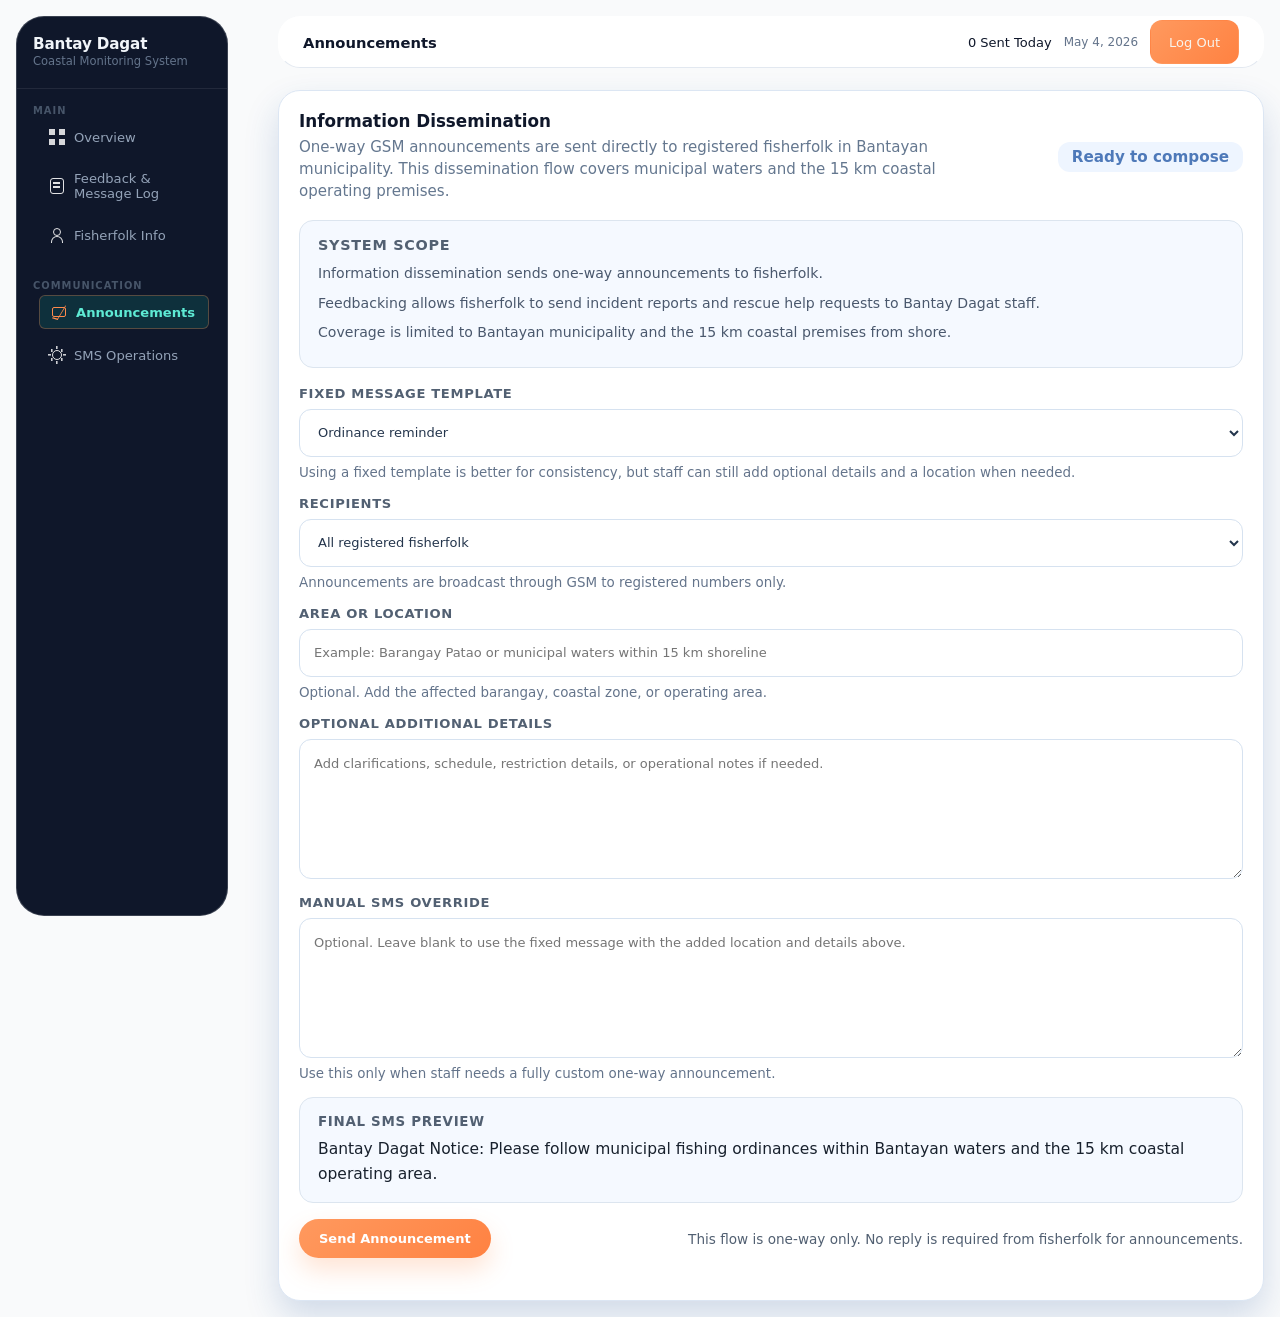
==== commit 40ff5310: "HEAD detached at f67fdbe Changes to be committed: 	new file:   Feedback.html new file:   Feedback.js" ====
--- a/announcement.html
+++ b/announcement.html
@@ -7,22 +7,7 @@
     <title>Announcements | Bantay Dagat</title>
 </head>
 <body>
-    <section class="login-screen" id="loginScreen">
-        <div class="login-card">
-            <p class="login-eyebrow">Secure Access</p>
-            <h1>Bantay Dagat</h1>
-            <p class="login-copy">Enter the password to access the coastal monitoring dashboard.</p>
-
-            <form class="login-form" id="loginForm">
-                <label class="form-label" for="password">Password</label>
-                <input class="form-input" id="password" name="password" type="password" placeholder="Enter password" required>
-                <p class="form-error" id="loginError" aria-live="polite"></p>
-                <button class="login-button" type="submit">Log In</button>
-            </form>
-        </div>
-    </section>
-
-    <div class="dashboard-shell hidden" id="dashboardShell">
+    <div class="dashboard-shell">
         <aside class="sidebar">
             <div class="brand">
                 <h1>Bantay Dagat</h1>
@@ -36,9 +21,9 @@
                         <span class="nav-icon overview-icon" aria-hidden="true"></span>
                         <span>Overview</span>
                     </a>
-                    <a class="nav-item" href="incident-report.html">
+                    <a class="nav-item" href="Feedback.html">
                         <span class="nav-icon report-icon" aria-hidden="true"></span>
-                        <span>Incident Reports</span>
+                        <span>Feedback & Message Log</span>
                     </a>
                     <a class="nav-item" href="fisherfolk-info.html">
                         <span class="nav-icon fisherfolk-icon" aria-hidden="true"></span>
--- a/style.css
+++ b/style.css
@@ -75,6 +75,7 @@
   border-radius: 22px;
   background: rgba(255, 255, 255, 0.12);
   backdrop-filter: blur(8px);
+  background-color: #2c67b7;
 }
 .topbar h2 {
   margin: 0;
@@ -114,6 +115,7 @@
   border: 1px solid rgba(255, 255, 255, 0.18);
   border-radius: 28px;
   backdrop-filter: blur(10px);
+  background-color: #2c67b7;
 }
 
 .main-content {
@@ -500,592 +502,1166 @@
     padding-inline: 16px;
   }
 }
-.incident-board {
-  margin-top: 4px;
-}
-
-.incident-header {
-  align-items: flex-start;
-}
-
-.incident-copy {
-  margin-top: 6px;
-  max-width: 620px;
-}
-
-.incident-feed {
+*, *::before, *::after {
+  margin: 0;
+  padding: 0;
+  box-sizing: border-box;
+}
+
+:root {
+  --primary: #0d9488;
+  --primary-d: #0f766e;
+  --accent: #14b8a6;
+  --bg: #f9fafb;
+  --surface: #ffffff;
+  --text: #0f172a;
+  --muted: #64748b;
+  --border: #e2e8f0;
+  --border-d: #cbd5e1;
+  --radius: 6px;
+  --radius-lg: 10px;
+  --shadow-sm: 0 1px 3px rgba(15,23,42,.08);
+  --shadow-md: 0 4px 16px rgba(15,23,42,.10);
+  --tr: 180ms ease;
+  /* category accents */
+  --sos-text: #991b1b;
+  --sos-bg: #fef2f2;
+  --sos-border:#fca5a5;
+  --inc-text: #92400e;
+  --inc-bg: #fffbeb;
+  --inc-border:#fcd34d;
+  --cmp-text: #1e40af;
+  --cmp-bg: #eff6ff;
+  --cmp-border:#93c5fd;
+  --inf-text: #374151;
+  --inf-bg: #f3f4f6;
+  --inf-border:#d1d5db;
+}
+
+body {
+  font-family: "Inter", system-ui, sans-serif;
+  background: var(--bg);
+  color: var(--text);
+  min-height: 100vh;
+  font-size: 13px;
+}
+
+/* ── Shell ── */
+.shell {
+  display: flex;
+  min-height: 100vh;
+}
+
+/* ── Sidebar ── */
+.sidebar {
+  width: 212px;
+  flex-shrink: 0;
+  background: #0f172a;
   display: flex;
   flex-direction: column;
+  padding: 20px 0;
+  position: sticky;
+  top: 0;
+  height: 100vh;
+  overflow-y: auto;
+}
+
+.brand {
+  padding: 0 16px 20px;
+  border-bottom: 1px solid rgba(255, 255, 255, 0.08);
+  margin-bottom: 16px;
+}
+
+.brand h1 {
+  font-size: 0.95rem;
+  font-weight: 700;
+  color: #f1f5f9;
+  letter-spacing: -0.01em;
+}
+
+.brand p {
+  font-size: 0.72rem;
+  color: #64748b;
+  margin-top: 2px;
+}
+
+.nav-group {
+  padding: 0 8px;
+  margin-bottom: 20px;
+}
+
+.nav-label {
+  font-size: 0.62rem;
+  font-weight: 600;
+  text-transform: uppercase;
+  letter-spacing: 0.1em;
+  color: #475569;
+  padding: 0 8px;
+  margin-bottom: 4px;
+}
+
+.nav-menu {
+  display: flex;
+  flex-direction: column;
+  gap: 1px;
+}
+
+.nav-item {
+  display: flex;
+  align-items: center;
+  gap: 8px;
+  padding: 7px 10px;
+  border-radius: var(--radius);
+  color: #94a3b8;
+  font-size: 0.82rem;
+  font-weight: 500;
+  text-decoration: none;
+  transition: all var(--tr);
+}
+
+.nav-item:hover {
+  background: rgba(255, 255, 255, 0.06);
+  color: #e2e8f0;
+}
+
+.nav-item.active {
+  background: rgba(13, 148, 136, 0.2);
+  color: #5eead4;
+  font-weight: 600;
+}
+
+.nav-dot {
+  width: 6px;
+  height: 6px;
+  border-radius: 50%;
+  background: var(--accent);
+  flex-shrink: 0;
+}
+
+/* ── Main ── */
+.main {
+  flex: 1;
+  display: flex;
+  flex-direction: column;
+  min-width: 0;
+}
+
+/* ── Topbar ── */
+.topbar {
+  background: var(--surface);
+  border-bottom: 1px solid var(--border);
+  padding: 0 24px;
+  height: 52px;
+  display: flex;
+  align-items: center;
+  justify-content: space-between;
+  position: sticky;
+  top: 0;
+  z-index: 20;
+}
+
+.topbar h2 {
+  font-size: 0.92rem;
+  font-weight: 700;
+  color: var(--text);
+}
+
+.topbar-right {
+  display: flex;
+  align-items: center;
   gap: 12px;
-  margin-top: 18px;
-  max-width: 860px;
-}
-
-.incident-entry {
-  --incident-accent: #6b7280;
-  --incident-surface: #ffffff;
-  --incident-icon-bg: #e5e7eb;
-  position: relative;
-  padding: 16px 18px 16px 22px;
-  border: 1px solid #d8dee8;
-  border-left: 5px solid var(--incident-accent);
-  border-radius: 12px;
-  background: var(--incident-surface);
-  box-shadow: 0 10px 24px rgba(15, 23, 42, 0.05);
-}
-
-.incident-entry.new-report {
-  box-shadow: 0 14px 28px rgba(15, 23, 42, 0.08);
-}
-
-.incident-entry.alert-red {
-  --incident-accent: #c2410c;
-  --incident-surface: #fff7ed;
-  --incident-icon-bg: #fed7aa;
-}
-
-.incident-entry.alert-amber {
-  --incident-accent: #b45309;
-  --incident-surface: #fffbeb;
-  --incident-icon-bg: #fde68a;
-}
-
-.incident-entry.alert-green {
-  --incident-accent: #15803d;
-  --incident-surface: #f0fdf4;
-  --incident-icon-bg: #bbf7d0;
-}
-
-.incident-entry.alert-blue {
-  --incident-accent: #475569;
-  --incident-surface: #f8fafc;
-  --incident-icon-bg: #cbd5e1;
-}
-
-.incident-entry-top {
+}
+
+.topbar-date {
+  font-size: 0.75rem;
+  color: var(--muted);
+  font-weight: 500;
+}
+
+.topbar-badge {
+  background: var(--primary);
+  color: #fff;
+  font-size: 0.68rem;
+  font-weight: 700;
+  padding: 2px 8px;
+  border-radius: 999px;
+  letter-spacing: 0.04em;
+}
+
+/* ── Views ── */
+.view {
+  display: none;
+}
+
+.view.active {
+  display: flex;
+  flex-direction: column;
+  flex: 1;
+}
+
+/* ── Content ── */
+.content {
+  padding: 20px 24px;
+  flex: 1;
+}
+
+/* ── Stat row ── */
+.stat-row {
+  display: grid;
+  grid-template-columns: repeat(4, 1fr);
+  gap: 12px;
+  margin-bottom: 18px;
+}
+
+.stat {
+  background: var(--surface);
+  border: 1px solid var(--border);
+  border-radius: var(--radius-lg);
+  padding: 14px 16px;
   display: flex;
   align-items: center;
   justify-content: space-between;
-  gap: 12px;
-  margin-bottom: 10px;
-}
-
-.incident-status {
-  display: inline-flex;
-  align-items: center;
-  min-height: 24px;
-  padding: 0 10px;
+  box-shadow: var(--shadow-sm);
+  transition: box-shadow var(--tr);
+}
+
+.stat:hover {
+  box-shadow: var(--shadow-md);
+}
+
+.stat-n {
+  font-size: 1.5rem;
+  font-weight: 700;
+  line-height: 1;
+}
+
+.stat-l {
+  font-size: 0.7rem;
+  color: var(--muted);
+  margin-top: 3px;
+  font-weight: 500;
+  text-transform: uppercase;
+  letter-spacing: 0.05em;
+}
+
+.stat-icon {
+  width: 34px;
+  height: 34px;
+  border-radius: var(--radius);
+  display: flex;
+  align-items: center;
+  justify-content: center;
+  flex-shrink: 0;
+}
+
+.si-teal {
+  background: #f0fdfa;
+  color: var(--primary);
+}
+
+.si-red {
+  background: #fef2f2;
+  color: #dc2626;
+}
+
+.si-amber {
+  background: #fffbeb;
+  color: #d97706;
+}
+
+.si-blue {
+  background: #eff6ff;
+  color: #2563eb;
+}
+
+/* ── Filter bar ── */
+.filter-bar {
+  background: var(--surface);
+  border: 1px solid var(--border);
+  border-radius: var(--radius-lg);
+  padding: 10px 14px;
+  display: flex;
+  align-items: center;
+  gap: 10px;
+  margin-bottom: 14px;
+  box-shadow: var(--shadow-sm);
+  flex-wrap: wrap;
+}
+
+.filter-label {
+  font-size: 0.68rem;
+  font-weight: 700;
+  text-transform: uppercase;
+  letter-spacing: 0.08em;
+  color: var(--muted);
+  white-space: nowrap;
+}
+
+.chips {
+  display: flex;
+  gap: 6px;
+  flex-wrap: wrap;
+  flex: 1;
+}
+
+.chip {
+  padding: 4px 11px;
   border-radius: 999px;
-  font-size: 0.74rem;
-  font-weight: 700;
-  letter-spacing: 0.05em;
+  font-size: 0.72rem;
+  font-weight: 600;
+  cursor: pointer;
+  border: 1px solid var(--border-d);
+  background: var(--bg);
+  color: var(--muted);
+  transition: all var(--tr);
+  white-space: nowrap;
+  display: flex;
+  align-items: center;
+  gap: 5px;
+}
+
+.chip:hover {
+  border-color: var(--primary);
+  color: var(--primary);
+  background: #f0fdfa;
+}
+
+.chip.on {
+  background: var(--primary);
+  color: #fff;
+  border-color: var(--primary);
+}
+
+.chip-count {
+  background: rgba(255, 255, 255, 0.25);
+  color: inherit;
+  font-size: 0.65rem;
+  font-weight: 700;
+  padding: 0 5px;
+  border-radius: 999px;
+  min-width: 16px;
+  text-align: center;
+}
+
+.chip.on .chip-count {
+  background: rgba(255, 255, 255, 0.3);
+}
+
+.divider-v {
+  width: 1px;
+  height: 20px;
+  background: var(--border);
+  flex-shrink: 0;
+}
+
+.search-wrap {
+  display: flex;
+  align-items: center;
+  gap: 7px;
+  border: 1px solid var(--border-d);
+  border-radius: var(--radius);
+  padding: 5px 10px;
+  background: var(--bg);
+  min-width: 200px;
+  transition: border-color var(--tr);
+}
+
+.search-wrap:focus-within {
+  border-color: var(--primary);
+}
+
+.search-wrap svg {
+  color: var(--muted);
+  flex-shrink: 0;
+}
+
+.search-wrap input {
+  border: none;
+  background: transparent;
+  font-size: 0.82rem;
+  color: var(--text);
+  outline: none;
+  width: 100%;
+  font-family: inherit;
+}
+
+.search-wrap input::-moz-placeholder {
+  color: var(--muted);
+}
+
+.search-wrap input::placeholder {
+  color: var(--muted);
+}
+
+.btn-clear-all {
+  font-size: 0.72rem;
+  font-weight: 600;
+  color: var(--muted);
+  background: none;
+  border: none;
+  cursor: pointer;
+  white-space: nowrap;
+  padding: 4px 8px;
+  border-radius: var(--radius);
+  transition: all var(--tr);
+}
+
+.btn-clear-all:hover {
+  color: var(--primary);
+  background: #f0fdfa;
+}
+
+/* ── Table panel ── */
+.table-panel {
+  background: var(--surface);
+  border: 1px solid var(--border);
+  border-radius: var(--radius-lg);
+  box-shadow: var(--shadow-sm);
+  overflow: hidden;
+}
+
+.table-head {
+  padding: 11px 16px;
+  border-bottom: 1px solid var(--border);
+  display: flex;
+  align-items: center;
+  justify-content: space-between;
+}
+
+.table-head-left {
+  display: flex;
+  align-items: center;
+  gap: 10px;
+}
+
+.table-head h3 {
+  font-size: 0.82rem;
+  font-weight: 700;
+  color: var(--text);
+}
+
+.record-count {
+  font-size: 0.72rem;
+  color: var(--muted);
+}
+
+table {
+  width: 100%;
+  border-collapse: collapse;
+}
+
+thead tr {
+  background: #f8fafc;
+  border-bottom: 1px solid var(--border);
+}
+
+th {
+  padding: 9px 14px;
+  text-align: left;
+  font-size: 0.68rem;
+  font-weight: 600;
   text-transform: uppercase;
-}
-
-.incident-status.red {
-  background: #ffedd5;
-  color: #9a3412;
-}
-
-.incident-status.amber {
-  background: #fef3c7;
-  color: #92400e;
-}
-
-.incident-status.blue {
-  background: #e2e8f0;
-  color: #334155;
-}
-
-.incident-status.green {
-  background: #dcfce7;
-  color: #166534;
-}
-
-.incident-time {
-  margin: 0;
-  font-size: 0.84rem;
-  font-weight: 600;
-  color: #475569;
-}
-
-.incident-text {
-  margin: 0;
-  font-size: 1rem;
-  line-height: 1.6;
-  color: #172033;
-  font-weight: 600;
-}
-
-.incident-meta-grid {
-  display: grid;
-  grid-template-columns: repeat(2, minmax(0, 1fr));
-  gap: 12px 18px;
-  margin-top: 14px;
-  padding-top: 12px;
-  border-top: 1px solid #e6ebf2;
-}
-
-.incident-meta {
-  margin: 0;
-  display: flex;
-  flex-direction: column;
-  gap: 4px;
-}
-
-.incident-meta-label {
-  font-size: 0.74rem;
-  font-weight: 700;
-  letter-spacing: 0.05em;
-  text-transform: uppercase;
-  color: #64748b;
-}
-
-.incident-meta-value {
-  font-size: 0.92rem;
-  color: #1f2937;
-}
-
-.incident-entry-footer {
-  display: flex;
-  align-items: center;
-  justify-content: space-between;
-  gap: 12px;
-  margin-top: 14px;
-  padding-top: 12px;
-  border-top: 1px solid #e6ebf2;
-}
-
-.incident-entry-hint {
-  font-size: 0.83rem;
-  color: #5f7087;
-}
-
-.incident-view-button {
-  border: 0;
-  min-height: 36px;
-  padding: 0 16px;
-  border-radius: 999px;
-  background: #1d4ed8;
-  color: #ffffff;
-  font-size: 0.86rem;
-  font-weight: 700;
+  letter-spacing: 0.06em;
+  color: var(--muted);
+  white-space: nowrap;
+  -webkit-user-select: none;
+     -moz-user-select: none;
+          user-select: none;
   cursor: pointer;
-  transition: background 0.2s ease, transform 0.2s ease;
-}
-.incident-view-button:hover, .incident-view-button:focus-visible {
-  background: #1e40af;
-  transform: translateY(-1px);
-}
-
-@media (max-width: 640px) {
-  .incident-entry {
-    padding: 14px 16px;
-  }
-  .incident-entry-top {
-    align-items: flex-start;
-    flex-direction: column;
-    gap: 6px;
-  }
-  .incident-meta-grid {
-    grid-template-columns: 1fr;
-  }
-  .incident-entry-footer {
-    align-items: stretch;
-    flex-direction: column;
-  }
-  .incident-view-button {
-    width: 100%;
-  }
-}
-.toast-stack {
-  position: fixed;
-  top: 24px;
-  right: 24px;
-  z-index: 30;
-  display: flex;
-  flex-direction: column;
-  gap: 10px;
-  width: min(360px, 100vw - 32px);
-  pointer-events: none;
-}
-
-.report-toast {
-  --incident-accent: #9e978d;
-  --incident-surface: #f2f0ec;
-  --incident-icon-bg: #d9d4cb;
-  pointer-events: auto;
-  border: 1px solid #dfd8ce;
-  border-left: 4px solid var(--incident-accent);
-  border-radius: 10px;
-  background: var(--incident-surface);
-  box-shadow: 0 16px 28px rgba(36, 29, 18, 0.14);
-  animation: toast-slide-in 0.22s ease;
-}
-
-.report-toast.alert-red {
-  --incident-accent: #cf4b4b;
-  --incident-surface: #f9e1e2;
-  --incident-icon-bg: #f4c4c6;
-}
-
-.report-toast.alert-amber {
-  --incident-accent: #d4a11e;
-  --incident-surface: #fff1cb;
-  --incident-icon-bg: #ffe5a0;
-}
-
-.report-toast.alert-green {
-  --incident-accent: #15803d;
-  --incident-surface: #f0fdf4;
-  --incident-icon-bg: #bbf7d0;
-}
-
-.report-toast.alert-blue {
-  --incident-accent: #8d877e;
-  --incident-surface: #f1efeb;
-  --incident-icon-bg: #ddd9d2;
-}
-
-.report-toast-body {
-  display: grid;
-  grid-template-columns: auto 1fr auto;
-  align-items: start;
-  gap: 12px;
-  padding: 14px 14px 14px 16px;
-}
-
-.report-toast-icon {
-  width: 22px;
-  height: 22px;
-  display: inline-flex;
-  align-items: center;
-  justify-content: center;
-  border-radius: 999px;
-  background: var(--incident-icon-bg);
-  color: var(--incident-accent);
-  font-size: 0.82rem;
-  font-weight: 700;
-  line-height: 1;
-}
-
-.report-toast-copy {
-  min-width: 0;
-}
-
-.report-toast-title {
-  margin: 0 0 2px;
-  font-size: 0.9rem;
-  font-weight: 700;
-  color: #2f2a24;
-}
-
-.report-toast-text {
-  margin: 0;
-  font-size: 0.82rem;
-  line-height: 1.35;
-  color: #5f594f;
-}
-
-.report-toast-close {
-  border: 0;
-  background: transparent;
-  color: #756d61;
-  font-size: 0.95rem;
-  font-weight: 700;
-  line-height: 1;
+}
+
+th:hover {
+  color: var(--text);
+}
+
+th svg {
+  display: inline-block;
+  vertical-align: middle;
+  margin-left: 3px;
+  opacity: 0.5;
+}
+
+tbody tr {
+  border-bottom: 1px solid var(--border);
+  transition: background var(--tr);
+  animation: rowIn 200ms ease both;
   cursor: pointer;
 }
 
-.report-toast.is-leaving {
-  opacity: 0;
-  transform: translateY(-6px);
-  transition: opacity 0.2s ease, transform 0.2s ease;
-}
-
-@keyframes toast-slide-in {
+tbody tr:last-child {
+  border-bottom: none;
+}
+
+tbody tr:hover {
+  background: #f8fffe;
+}
+
+@keyframes rowIn {
   from {
     opacity: 0;
-    transform: translateY(-10px);
+    transform: translateY(4px);
   }
   to {
     opacity: 1;
-    transform: translateY(0);
-  }
-}
-.incident-entry.clickable {
+    transform: none;
+  }
+}
+td {
+  padding: 10px 14px;
+  font-size: 0.82rem;
+  color: var(--text);
+  vertical-align: middle;
+}
+
+/* left accent bar via box-shadow on first td */
+.row-sos td:first-child {
+  box-shadow: inset 4px 0 0 #ef4444;
+}
+
+.row-inc td:first-child {
+  box-shadow: inset 4px 0 0 #f59e0b;
+}
+
+.row-cmp td:first-child {
+  box-shadow: inset 4px 0 0 #3b82f6;
+}
+
+.row-inf td:first-child {
+  box-shadow: inset 4px 0 0 #9ca3af;
+}
+
+.cat-badge {
+  display: inline-flex;
+  align-items: center;
+  gap: 4px;
+  padding: 2px 8px;
+  border-radius: 999px;
+  font-size: 0.66rem;
+  font-weight: 700;
+  letter-spacing: 0.04em;
+  text-transform: uppercase;
+  white-space: nowrap;
+  border: 1px solid;
+}
+
+.cat-sos {
+  color: var(--sos-text);
+  background: var(--sos-bg);
+  border-color: var(--sos-border);
+}
+
+.cat-inc {
+  color: var(--inc-text);
+  background: var(--inc-bg);
+  border-color: var(--inc-border);
+}
+
+.cat-cmp {
+  color: var(--cmp-text);
+  background: var(--cmp-bg);
+  border-color: var(--cmp-border);
+}
+
+.cat-inf {
+  color: var(--inf-text);
+  background: var(--inf-bg);
+  border-color: var(--inf-border);
+}
+
+.status-dot {
+  display: inline-flex;
+  align-items: center;
+  gap: 5px;
+  font-size: 0.75rem;
+  font-weight: 500;
+  color: var(--muted);
+}
+
+.dot {
+  width: 7px;
+  height: 7px;
+  border-radius: 50%;
+  flex-shrink: 0;
+}
+
+.dot-new {
+  background: #ef4444;
+}
+
+.dot-review {
+  background: #f59e0b;
+}
+
+.dot-resolved {
+  background: #0d9488;
+}
+
+.sender-name {
+  font-weight: 600;
+  color: var(--text);
+  font-size: 0.82rem;
+}
+
+.sender-sub {
+  font-size: 0.72rem;
+  color: var(--muted);
+  margin-top: 1px;
+}
+
+.msg-preview {
+  color: var(--muted);
+  font-size: 0.78rem;
+  max-width: 280px;
+  overflow: hidden;
+  white-space: nowrap;
+  text-overflow: ellipsis;
+}
+
+.time-cell {
+  font-size: 0.75rem;
+  color: var(--muted);
+  white-space: nowrap;
+}
+
+.btn-view {
+  border: 1px solid var(--border-d);
+  background: var(--surface);
+  color: var(--primary);
+  font-size: 0.75rem;
+  font-weight: 600;
+  padding: 5px 12px;
+  border-radius: var(--radius);
   cursor: pointer;
-  transition: all 0.2s ease;
-  position: relative;
-}
-.incident-entry.clickable:hover {
-  transform: translateY(-2px);
-  box-shadow: 0 16px 32px rgba(15, 23, 42, 0.12);
-  border-left-width: 6px;
-}
-.incident-entry.clickable:hover::after {
-  content: "👁";
-  position: absolute;
-  top: 50%;
-  right: 20px;
-  transform: translateY(-50%);
-  font-size: 18px;
-  opacity: 0.6;
-}
-
-.incident-modal {
+  transition: all var(--tr);
+  white-space: nowrap;
+  display: inline-flex;
+  align-items: center;
+  gap: 4px;
+}
+
+.btn-view:hover {
+  background: var(--primary);
+  color: #fff;
+  border-color: var(--primary);
+}
+
+/* ── Pagination ── */
+.pagination {
+  padding: 10px 16px;
+  border-top: 1px solid var(--border);
+  display: flex;
+  align-items: center;
+  justify-content: space-between;
+  font-size: 0.75rem;
+  color: var(--muted);
+}
+
+.pg-btns {
+  display: flex;
+  gap: 4px;
+  align-items: center;
+}
+
+.pg-btn {
+  border: 1px solid var(--border-d);
+  background: var(--surface);
+  color: var(--muted);
+  font-size: 0.75rem;
+  padding: 4px 10px;
+  border-radius: var(--radius);
+  cursor: pointer;
+  transition: all var(--tr);
+  font-family: inherit;
+}
+
+.pg-btn:hover:not(:disabled) {
+  border-color: var(--primary);
+  color: var(--primary);
+}
+
+.pg-btn:disabled {
+  opacity: 0.4;
+  cursor: default;
+}
+
+.pg-btn.cur {
+  background: var(--primary);
+  color: #fff;
+  border-color: var(--primary);
+}
+
+/* ── Empty ── */
+.empty {
+  padding: 48px 24px;
+  text-align: center;
+  color: var(--muted);
+}
+
+.empty svg {
+  margin-bottom: 10px;
+  opacity: 0.4;
+}
+
+.empty p {
+  font-size: 0.85rem;
+}
+
+/* ════ DETAIL VIEW ════ */
+.detail-topbar {
+  background: var(--surface);
+  border-bottom: 1px solid var(--border);
+  padding: 0 24px;
+  height: 52px;
+  display: flex;
+  align-items: center;
+  gap: 12px;
+}
+
+.btn-back {
+  display: inline-flex;
+  align-items: center;
+  gap: 5px;
+  border: 1px solid var(--border-d);
+  background: var(--surface);
+  color: var(--muted);
+  font-size: 0.78rem;
+  font-weight: 600;
+  padding: 5px 12px;
+  border-radius: var(--radius);
+  cursor: pointer;
+  transition: all var(--tr);
+  font-family: inherit;
+}
+
+.btn-back:hover {
+  border-color: var(--primary);
+  color: var(--primary);
+  background: #f0fdfa;
+}
+
+.detail-topbar-title {
+  font-size: 0.85rem;
+  font-weight: 700;
+  color: var(--text);
+}
+
+.detail-topbar-cat {
+  margin-left: auto;
+}
+
+.detail-content {
+  padding: 24px;
+  flex: 1;
+}
+
+/* Category banner */
+.cat-banner {
+  border-radius: var(--radius-lg);
+  padding: 14px 18px;
+  display: flex;
+  align-items: center;
+  gap: 12px;
+  margin-bottom: 20px;
+  border: 1px solid;
+}
+
+.cat-banner.sos {
+  background: var(--sos-bg);
+  border-color: var(--sos-border);
+}
+
+.cat-banner.inc {
+  background: var(--inc-bg);
+  border-color: var(--inc-border);
+}
+
+.cat-banner.cmp {
+  background: var(--cmp-bg);
+  border-color: var(--cmp-border);
+}
+
+.cat-banner.inf {
+  background: var(--inf-bg);
+  border-color: var(--inf-border);
+}
+
+.banner-icon-wrap {
+  width: 38px;
+  height: 38px;
+  border-radius: var(--radius);
+  display: flex;
+  align-items: center;
+  justify-content: center;
+  flex-shrink: 0;
+}
+
+.sos .banner-icon-wrap {
+  background: var(--sos-border);
+}
+
+.inc .banner-icon-wrap {
+  background: #fde68a;
+}
+
+.cmp .banner-icon-wrap {
+  background: #bfdbfe;
+}
+
+.inf .banner-icon-wrap {
+  background: #d1d5db;
+}
+
+.banner-label {
+  font-size: 0.66rem;
+  font-weight: 700;
+  text-transform: uppercase;
+  letter-spacing: 0.07em;
+  color: var(--muted);
+  margin-bottom: 2px;
+}
+
+.banner-title {
+  font-size: 0.95rem;
+  font-weight: 700;
+  color: var(--text);
+}
+
+/* Info grid */
+.info-grid {
+  display: grid;
+  grid-template-columns: 1fr 1fr 1fr;
+  gap: 10px;
+  margin-bottom: 18px;
+}
+
+.info-card {
+  background: var(--bg);
+  border: 1px solid var(--border);
+  border-radius: var(--radius);
+  padding: 11px 14px;
+}
+
+.info-l {
+  font-size: 0.66rem;
+  font-weight: 700;
+  text-transform: uppercase;
+  letter-spacing: 0.06em;
+  color: var(--muted);
+  margin-bottom: 4px;
+}
+
+.info-v {
+  font-size: 0.85rem;
+  font-weight: 600;
+  color: var(--text);
+}
+
+/* Message block */
+.section-label {
+  font-size: 0.66rem;
+  font-weight: 700;
+  text-transform: uppercase;
+  letter-spacing: 0.07em;
+  color: var(--muted);
+  margin-bottom: 8px;
+}
+
+.msg-block {
+  border: 1px solid var(--border-d);
+  border-radius: var(--radius);
+  padding: 14px 16px;
+  font-size: 0.88rem;
+  line-height: 1.7;
+  color: var(--text);
+  background: var(--bg);
+  margin-bottom: 18px;
+  border-left: 4px solid var(--primary);
+}
+
+/* Actions */
+.action-bar {
+  display: flex;
+  gap: 8px;
+  flex-wrap: wrap;
+}
+
+.btn-secondary {
+  border: 1px solid var(--border-d);
+  background: var(--surface);
+  color: var(--muted);
+  font-size: 0.78rem;
+  font-weight: 600;
+  padding: 7px 14px;
+  border-radius: var(--radius);
+  cursor: pointer;
+  transition: all var(--tr);
+  font-family: inherit;
+}
+
+.btn-secondary:hover {
+  border-color: var(--primary);
+  color: var(--primary);
+}
+
+.btn-primary {
+  border: none;
+  background: var(--primary);
+  color: #fff;
+  font-size: 0.78rem;
+  font-weight: 700;
+  padding: 7px 16px;
+  border-radius: var(--radius);
+  cursor: pointer;
+  transition: all var(--tr);
+  font-family: inherit;
+  display: inline-flex;
+  align-items: center;
+  gap: 5px;
+}
+
+.btn-primary:hover {
+  background: var(--primary-d);
+  transform: translateY(-1px);
+  box-shadow: 0 4px 12px rgba(13, 148, 136, 0.3);
+}
+
+/* ════ BLOTTER MODAL ════ */
+.overlay {
   position: fixed;
-  top: 0;
-  left: 0;
-  right: 0;
-  bottom: 0;
-  z-index: 50;
+  inset: 0;
+  background: rgba(15, 23, 42, 0.45);
+  z-index: 100;
   display: flex;
   align-items: center;
   justify-content: center;
-  padding: 20px;
+  padding: 24px;
   opacity: 0;
   pointer-events: none;
-  transition: opacity 0.3s ease;
-}
-
-.incident-modal.is-open {
+  transition: opacity var(--tr);
+}
+
+.overlay.open {
   opacity: 1;
-  pointer-events: auto;
-}
-
-.incident-modal-overlay {
-  position: absolute;
-  inset: 0;
-  background: rgba(0, 0, 0, 0.4);
-  backdrop-filter: blur(2px);
-  cursor: pointer;
-}
-
-.incident-modal-content {
-  position: relative;
-  background: white;
-  border-radius: 16px;
-  box-shadow: 0 20px 60px rgba(15, 23, 42, 0.2);
-  max-width: 600px;
+  pointer-events: all;
+}
+
+.modal {
+  background: var(--surface);
+  border-radius: var(--radius-lg);
+  box-shadow: var(--shadow-md);
+  max-width: 660px;
   width: 100%;
   max-height: 90vh;
   overflow-y: auto;
-  animation: modal-slide-in 0.3s ease;
-}
-
-@keyframes modal-slide-in {
-  from {
-    opacity: 0;
-    transform: scale(0.95) translateY(-20px);
-  }
-  to {
-    opacity: 1;
-    transform: scale(1) translateY(0);
-  }
-}
-.incident-modal-close {
-  position: absolute;
-  top: 16px;
-  right: 16px;
-  z-index: 10;
-  width: 32px;
-  height: 32px;
+  transform: translateY(12px);
+  transition: transform var(--tr);
+}
+
+.overlay.open .modal {
+  transform: translateY(0);
+}
+
+.modal-head {
+  padding: 16px 20px;
+  border-bottom: 1px solid var(--border);
+  display: flex;
+  align-items: center;
+  justify-content: space-between;
+  position: sticky;
+  top: 0;
+  background: var(--surface);
+  z-index: 1;
+}
+
+.modal-head h3 {
+  font-size: 0.9rem;
+  font-weight: 700;
+}
+
+.btn-close {
+  border: 1px solid var(--border);
+  background: transparent;
+  color: var(--muted);
+  font-size: 0.85rem;
+  cursor: pointer;
+  width: 28px;
+  height: 28px;
+  border-radius: var(--radius);
   display: flex;
   align-items: center;
   justify-content: center;
-  background: #f0f4f8;
-  border: none;
-  border-radius: 8px;
-  font-size: 24px;
-  color: #64748b;
-  cursor: pointer;
-  transition: all 0.2s ease;
-}
-.incident-modal-close:hover {
-  background: #e2e8f0;
-  color: #334155;
-}
-
-.incident-modal-header {
-  padding: 28px 28px 20px;
-  border-bottom: 1px solid #e2e8f0;
-  display: flex;
-  align-items: center;
-  justify-content: space-between;
+  transition: all var(--tr);
+  font-family: inherit;
+}
+
+.btn-close:hover {
+  background: var(--bg);
+  color: var(--text);
+}
+
+/* Blotter form */
+.blotter {
+  padding: 28px 32px;
+}
+
+.blotter-gov {
+  text-align: center;
+  margin-bottom: 20px;
+  padding-bottom: 16px;
+  border-bottom: 2px solid var(--text);
+}
+
+.blotter-gov .lgu {
+  font-size: 0.72rem;
+  font-weight: 700;
+  text-transform: uppercase;
+  letter-spacing: 0.08em;
+  color: var(--muted);
+}
+
+.blotter-gov .dept {
+  font-size: 0.68rem;
+  color: var(--muted);
+  margin-top: 2px;
+}
+
+.blotter-gov h2 {
+  font-size: 1.05rem;
+  font-weight: 800;
+  text-transform: uppercase;
+  letter-spacing: 0.06em;
+  margin-top: 10px;
+}
+
+.blotter-row {
+  display: grid;
+  grid-template-columns: 1fr 1fr 1fr;
   gap: 12px;
-}
-
-.incident-modal-status {
-  display: inline-flex;
-  align-items: center;
-  min-height: 28px;
-  padding: 0 12px;
-  border-radius: 999px;
-  font-size: 0.75rem;
-  font-weight: 700;
-  letter-spacing: 0.05em;
+  margin-bottom: 14px;
+}
+
+.blotter-row-2 {
+  grid-template-columns: 1fr 1fr;
+}
+
+.b-field label {
+  display: block;
+  font-size: 0.62rem;
+  font-weight: 700;
   text-transform: uppercase;
-  background: #e2e8f0;
-  color: #334155;
-}
-.incident-modal-status.red {
-  background: #ffedd5;
-  color: #9a3412;
-}
-.incident-modal-status.amber {
-  background: #fef3c7;
-  color: #92400e;
-}
-.incident-modal-status.green {
-  background: #dcfce7;
-  color: #166534;
-}
-.incident-modal-status.blue {
-  background: #e2e8f0;
-  color: #334155;
-}
-
-.incident-modal-time {
-  margin: 0;
-  font-size: 0.9rem;
-  color: #64748b;
-  font-weight: 500;
-}
-
-.incident-modal-body {
-  padding: 28px;
-}
-
-.incident-modal-section {
-  margin-bottom: 24px;
-}
-
-.incident-modal-section:last-child {
-  margin-bottom: 0;
-}
-
-.incident-modal-section-title {
-  font-size: 12px;
-  font-weight: 700;
-  letter-spacing: 0.05em;
+  letter-spacing: 0.07em;
+  color: var(--muted);
+  margin-bottom: 3px;
+}
+
+.b-field .val {
+  font-size: 0.83rem;
+  font-weight: 600;
+  border-bottom: 1.5px solid var(--border-d);
+  padding-bottom: 4px;
+  min-height: 20px;
+}
+
+.blotter-sec {
+  font-size: 0.65rem;
+  font-weight: 700;
   text-transform: uppercase;
-  color: #64748b;
-  margin-bottom: 12px;
-}
-
-.incident-modal-text {
-  font-size: 15px;
+  letter-spacing: 0.08em;
+  color: var(--primary);
+  border-bottom: 1px solid var(--border);
+  padding-bottom: 4px;
+  margin: 16px 0 10px;
+}
+
+.narrative {
+  border: 1px solid var(--border-d);
+  border-radius: var(--radius);
+  padding: 12px 14px;
+  font-size: 0.85rem;
   line-height: 1.7;
-  color: #172033;
-  font-weight: 500;
-  margin: 0;
-}
-
-.incident-modal-grid {
+  color: var(--text);
+  min-height: 72px;
+  margin-bottom: 4px;
+}
+
+.narrative.blank {
+  color: var(--muted);
+  font-style: italic;
+}
+
+.sig-grid {
   display: grid;
   grid-template-columns: 1fr 1fr;
-  gap: 16px;
-  margin-top: 24px;
-  padding: 20px;
-  background: #f8fafc;
-  border-radius: 12px;
-}
-
-.incident-modal-field {
-  display: flex;
-  flex-direction: column;
-  gap: 6px;
-}
-
-.incident-modal-field-label {
-  font-size: 0.75rem;
-  font-weight: 700;
+  gap: 48px;
+  margin-top: 44px;
+}
+
+.sig-block {
+  text-align: center;
+}
+
+.sig-line {
+  border-top: 1.5px solid var(--text);
+  padding-top: 6px;
+  font-size: 0.72rem;
+  font-weight: 700;
+  text-transform: uppercase;
   letter-spacing: 0.05em;
-  text-transform: uppercase;
-  color: #64748b;
-}
-
-.incident-modal-field-value {
-  font-size: 14px;
-  color: #172033;
-  font-weight: 600;
-  word-break: break-all;
-}
-
-.incident-modal-footer {
-  padding: 20px 28px 28px;
-  border-top: 1px solid #e2e8f0;
-  display: flex;
-  gap: 12px;
+  color: var(--muted);
+}
+
+.sig-sub {
+  font-size: 0.65rem;
+  color: var(--muted);
+  margin-top: 2px;
+}
+
+.modal-foot {
+  padding: 14px 20px;
+  border-top: 1px solid var(--border);
+  display: flex;
   justify-content: flex-end;
-}
-
-.incident-modal-button {
-  min-height: 40px;
-  padding: 0 24px;
-  border: none;
-  border-radius: 8px;
-  font-size: 14px;
-  font-weight: 600;
-  cursor: pointer;
-  transition: all 0.2s ease;
-  text-transform: none;
-}
-.incident-modal-button.primary {
-  background: #1e40af;
-  color: white;
-}
-.incident-modal-button.primary:hover {
-  background: #1e3a8a;
-  transform: translateY(-1px);
-  box-shadow: 0 4px 12px rgba(30, 64, 175, 0.3);
-}
-.incident-modal-button.primary:active {
-  transform: translateY(0);
-}
-.incident-modal-button.secondary {
-  background: #e2e8f0;
-  color: #475569;
-}
-.incident-modal-button.secondary:hover {
-  background: #cbd5e1;
-}
-.incident-modal-button.secondary:active {
-  background: #b0bcc4;
-}
-
-@media (max-width: 640px) {
-  .incident-modal {
-    padding: 16px;
-  }
-  .incident-modal-content {
-    max-height: 100vh;
-  }
-  .incident-modal-header {
-    flex-direction: column;
-    align-items: flex-start;
-  }
-  .incident-modal-grid {
-    grid-template-columns: 1fr;
-  }
-  .incident-modal-footer {
-    flex-direction: column-reverse;
-    gap: 10px;
-  }
-  .incident-modal-footer .incident-modal-button {
-    width: 100%;
-  }
-  .incident-entry.clickable:hover::after {
+  gap: 8px;
+}
+
+/* ── Print styles ── */
+@media print {
+  .shell, .sidebar, .topbar, .detail-topbar, .stat-row, .filter-bar,
+  .table-panel, .action-bar, .modal-head, .modal-foot {
+    display: none !important;
+  }
+  .overlay {
+    position: static;
+    background: none;
+    padding: 0;
+    opacity: 1;
+    pointer-events: all;
+  }
+  .modal {
+    box-shadow: none;
+    max-height: none;
+    transform: none;
+  }
+  .blotter {
+    padding: 0;
+  }
+  body {
+    background: #fff;
+  }
+}
+/* ── Responsive ── */
+@media (max-width: 680px) {
+  .sidebar {
     display: none;
   }
-}
-@media (max-width: 640px) {
-  .toast-stack {
-    top: 16px;
-    right: 16px;
-    left: 16px;
-    width: auto;
+  .info-grid {
+    grid-template-columns: 1fr 1fr;
+  }
+  .blotter-row {
+    grid-template-columns: 1fr 1fr;
+  }
+  .stat-row {
+    grid-template-columns: 1fr 1fr;
   }
 }
 .fisherfolk-panel {
@@ -1166,7 +1742,6 @@
   padding: 0 20px;
   border: 0;
   border-radius: 12px;
-  margin-right: -94%;
   height: 20px;
   margin-top: 50px;
   background: linear-gradient(135deg, #ff995e, #ff8242);
@@ -1181,6 +1756,16 @@
   background: linear-gradient(135deg, #ff9f67, #ff8a4c);
 }
 
+.reset-button {
+  background: #e8ecf2;
+  color: #4c6788;
+  margin-left: 10px;
+}
+.reset-button:hover {
+  background: #d6e2f0;
+  box-shadow: 0 4px 12px rgba(0, 0, 0, 0.08);
+}
+
 @media (max-width: 960px) {
   .fisherfolk-form {
     grid-template-columns: repeat(2, minmax(0, 1fr));
@@ -1198,6 +1783,332 @@
   }
   .form-button {
     width: 100%;
+  }
+}
+/* Database Panel Styles */
+.database-panel {
+  margin-top: 28px;
+}
+
+.archive-panel {
+  margin-top: 28px;
+  border-top: 2px solid #e8ecf2;
+  padding-top: 28px;
+}
+
+.empty-state {
+  text-align: center;
+  padding: 40px 20px;
+  color: #64778f;
+  font-size: 1rem;
+}
+.empty-state p {
+  margin: 0;
+}
+
+.barangay-filters {
+  display: flex;
+  gap: 12px;
+  margin: 20px 0;
+  flex-wrap: wrap;
+}
+
+.filter-button {
+  padding: 10px 18px;
+  border: 2px solid #d6e2f0;
+  border-radius: 8px;
+  background: #ffffff;
+  color: #4c6788;
+  font-weight: 600;
+  font-size: 0.94rem;
+  cursor: pointer;
+  transition: all 0.2s ease;
+}
+.filter-button:hover {
+  border-color: #4e79b9;
+  color: #4e79b9;
+  background: #f8fbff;
+}
+.filter-button.active {
+  background: linear-gradient(135deg, #ff995e, #ff8242);
+  color: #ffffff;
+  border-color: #ff8242;
+  box-shadow: 0 4px 12px rgba(255, 130, 66, 0.25);
+}
+
+.database-container {
+  margin-top: 20px;
+  overflow-x: auto;
+}
+
+.fisherfolk-table {
+  width: 100%;
+  border-collapse: collapse;
+  background: #ffffff;
+  border-radius: 12px;
+  overflow: hidden;
+  box-shadow: 0 1px 3px rgba(0, 0, 0, 0.08);
+}
+.fisherfolk-table thead {
+  background: #f0f5fa;
+  border-bottom: 2px solid #d6e2f0;
+}
+.fisherfolk-table th {
+  padding: 14px 16px;
+  text-align: left;
+  font-weight: 600;
+  font-size: 0.92rem;
+  color: #4c6788;
+  white-space: nowrap;
+}
+.fisherfolk-table tbody tr {
+  border-bottom: 1px solid #e8ecf2;
+  transition: background-color 0.2s ease;
+}
+.fisherfolk-table tbody tr:hover {
+  background: #f8fbff;
+}
+.fisherfolk-table tbody tr:last-child {
+  border-bottom: none;
+}
+.fisherfolk-table td {
+  padding: 12px 16px;
+  font-size: 0.94rem;
+  color: #24354c;
+}
+
+.fisherfolk-row {
+  cursor: pointer;
+}
+
+.view-button {
+  min-height: 32px;
+  padding: 6px 12px;
+  border: 1px solid #d6e2f0;
+  border-radius: 8px;
+  background: #ffffff;
+  color: #4e79b9;
+  font-weight: 600;
+  font-size: 0.86rem;
+  cursor: pointer;
+  transition: all 0.2s ease;
+}
+.view-button:hover {
+  background: #eef5ff;
+  border-color: #4e79b9;
+  box-shadow: 0 2px 6px rgba(78, 121, 185, 0.12);
+}
+
+.action-buttons {
+  display: flex;
+  gap: 8px;
+}
+
+.archive-button {
+  min-height: 32px;
+  padding: 6px 12px;
+  border: 1px solid #d6e2f0;
+  border-radius: 8px;
+  background: #ffffff;
+  color: #8c5d00;
+  font-weight: 600;
+  font-size: 0.86rem;
+  cursor: pointer;
+  transition: all 0.2s ease;
+}
+.archive-button:hover {
+  background: #fff0d9;
+  border-color: #8c5d00;
+  box-shadow: 0 2px 6px rgba(140, 93, 0, 0.12);
+}
+
+.delete-button {
+  min-height: 32px;
+  padding: 6px 12px;
+  border: 1px solid #d6e2f0;
+  border-radius: 8px;
+  background: #ffffff;
+  color: #c41010;
+  font-weight: 600;
+  font-size: 0.86rem;
+  cursor: pointer;
+  transition: all 0.2s ease;
+}
+.delete-button:hover {
+  background: #ffe8e8;
+  border-color: #c41010;
+  box-shadow: 0 2px 6px rgba(196, 16, 16, 0.12);
+}
+
+/* Status Badge Styles */
+.status-badge {
+  display: inline-block;
+  padding: 6px 10px;
+  border-radius: 6px;
+  font-size: 0.86rem;
+  font-weight: 600;
+  white-space: nowrap;
+}
+.status-badge.status-active {
+  background: #d4f0e4;
+  color: #0b6e3e;
+}
+.status-badge.status-renewal {
+  background: #fff0d9;
+  color: #8c5d00;
+}
+.status-badge.status-pending {
+  background: #ffe8e8;
+  color: #c41010;
+}
+
+/* Modal Styles */
+.modal {
+  display: flex;
+  align-items: center;
+  justify-content: center;
+  position: fixed;
+  top: 0;
+  left: 0;
+  width: 100%;
+  height: 100%;
+  z-index: 1000;
+}
+.modal.hidden {
+  display: none;
+}
+
+.modal-overlay {
+  position: absolute;
+  top: 0;
+  left: 0;
+  width: 100%;
+  height: 100%;
+  background: rgba(0, 0, 0, 0.5);
+  z-index: -1;
+}
+
+.modal-content {
+  background: #ffffff;
+  border-radius: 16px;
+  box-shadow: 0 20px 60px rgba(0, 0, 0, 0.3);
+  max-width: 700px;
+  width: 90%;
+  max-height: 80vh;
+  overflow-y: auto;
+  z-index: 1001;
+}
+
+.modal-header {
+  display: flex;
+  justify-content: space-between;
+  align-items: center;
+  padding: 24px;
+  border-bottom: 1px solid #e8ecf2;
+}
+.modal-header h2 {
+  font-size: 1.5rem;
+  font-weight: 700;
+  color: #24354c;
+  margin: 0;
+}
+
+.modal-close {
+  background: none;
+  border: none;
+  font-size: 28px;
+  color: #64778f;
+  cursor: pointer;
+  padding: 0;
+  width: 32px;
+  height: 32px;
+  display: flex;
+  align-items: center;
+  justify-content: center;
+  border-radius: 6px;
+  transition: all 0.2s ease;
+}
+.modal-close:hover {
+  background: #f0f5fa;
+  color: #24354c;
+}
+
+.modal-body {
+  padding: 24px;
+}
+
+.detail-section {
+  display: flex;
+  flex-direction: column;
+  gap: 24px;
+}
+
+.detail-row {
+  display: grid;
+  grid-template-columns: repeat(3, 1fr);
+  gap: 16px;
+}
+
+.detail-item {
+  display: flex;
+  flex-direction: column;
+  gap: 6px;
+}
+.detail-item.full {
+  grid-column: 1/-1;
+}
+
+.detail-label {
+  font-size: 0.86rem;
+  font-weight: 600;
+  color: #4c6788;
+  text-transform: uppercase;
+  letter-spacing: 0.5px;
+}
+
+.detail-value {
+  font-size: 1rem;
+  color: #24354c;
+  word-break: break-word;
+  line-height: 1.5;
+}
+.detail-value.status-badge {
+  display: inline-block;
+  width: -moz-fit-content;
+  width: fit-content;
+}
+
+@media (max-width: 768px) {
+  .detail-row {
+    grid-template-columns: repeat(2, 1fr);
+  }
+  .modal-content {
+    width: 95%;
+    max-height: 90vh;
+  }
+  .modal-header {
+    padding: 18px;
+  }
+  .modal-header h2 {
+    font-size: 1.25rem;
+  }
+  .modal-body {
+    padding: 18px;
+  }
+}
+@media (max-width: 480px) {
+  .detail-row {
+    grid-template-columns: 1fr;
+  }
+  .fisherfolk-table {
+    font-size: 0.85rem;
+  }
+  .fisherfolk-table th, .fisherfolk-table td {
+    padding: 10px 8px;
+  }
+  .view-button {
+    padding: 4px 8px;
+    font-size: 0.8rem;
   }
 }
 .announcement-panel {
@@ -1411,51 +2322,7 @@
     flex-direction: column;
   }
 }
-.login-screen {
-  display: flex;
-  align-items: center;
-  justify-content: center;
-  min-height: 100vh;
-  padding: 24px;
-  background: radial-gradient(circle at top left, rgba(255, 255, 255, 0.28) 0, rgba(255, 255, 255, 0) 30%), linear-gradient(180deg, #4d98f4 0%, #3b87ea 100%);
-}
-
-.login-card {
-  width: min(100%, 430px);
-  padding: 32px 30px;
-  border: 1px solid rgba(255, 255, 255, 0.34);
-  border-radius: 24px;
-  background: rgba(255, 255, 255, 0.96);
-  box-shadow: 0 24px 54px rgba(18, 78, 166, 0.22);
-}
-.login-card h1 {
-  margin: 0;
-  font-size: 2.2rem;
-  line-height: 1.05;
-}
-
-.login-eyebrow {
-  margin: 0 0 10px;
-  font-size: 0.8rem;
-  font-weight: 700;
-  letter-spacing: 0.12em;
-  color: #6e7f97;
-  text-transform: uppercase;
-}
-
-.login-copy {
-  margin: 12px 0 0;
-  font-size: 1rem;
-  line-height: 1.6;
-  color: #5f7087;
-}
-
-.login-form {
-  display: flex;
-  flex-direction: column;
-  gap: 12px;
-  margin-top: 28px;
-}
+
 
 .form-label {
   font-size: 0.95rem;
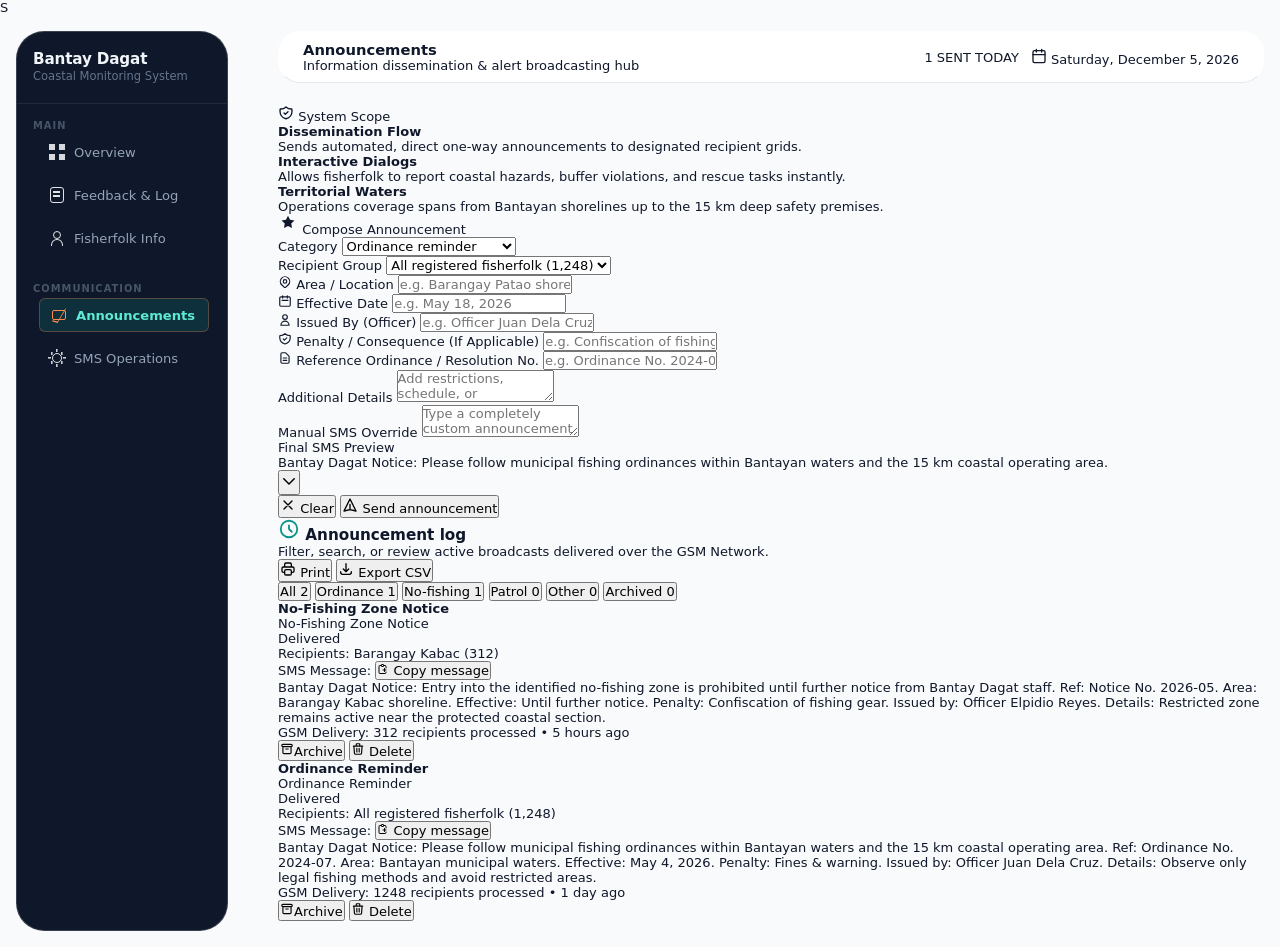
==== commit 43d9226b: "refactor(announcements): restructure layout and modernize announcement module Redesign the announcem" ====
--- a/announcement.html
+++ b/announcement.html
@@ -3,17 +3,18 @@
 <head>
     <meta charset="UTF-8">
     <meta name="viewport" content="width=device-width, initial-scale=1.0">
-    <link rel="stylesheet" href="style.css">
+    <link rel="stylesheet" href="style.css">S
     <title>Announcements | Bantay Dagat</title>
 </head>
 <body>
-    <div class="dashboard-shell">
+    <!-- Dashboard Shell -->
+    <div class="dashboard-shell" id="dashboardShell">
+        <!-- Sidebar Navigation -->
         <aside class="sidebar">
             <div class="brand">
                 <h1>Bantay Dagat</h1>
                 <p>Coastal Monitoring System</p>
             </div>
-
             <div class="nav-group">
                 <p class="nav-label">MAIN</p>
                 <nav class="nav-menu">
@@ -23,7 +24,7 @@
                     </a>
                     <a class="nav-item" href="Feedback.html">
                         <span class="nav-icon report-icon" aria-hidden="true"></span>
-                        <span>Feedback & Message Log</span>
+                        <span>Feedback & Log</span>
                     </a>
                     <a class="nav-item" href="fisherfolk-info.html">
                         <span class="nav-icon fisherfolk-icon" aria-hidden="true"></span>
@@ -31,7 +32,6 @@
                     </a>
                 </nav>
             </div>
-
             <div class="nav-group">
                 <p class="nav-label">COMMUNICATION</p>
                 <nav class="nav-menu">
@@ -46,369 +46,228 @@
                 </nav>
             </div>
         </aside>
-
+        <!-- Main Content Area -->
         <main class="main-content">
+            <!-- Topbar (No auth, matches fisherfolk-info.html) -->
             <header class="topbar">
-                <h2>Announcements</h2>
+                <div class="topbar-title-area">
+                    <h2>Announcements</h2>
+                    <p>Information dissemination & alert broadcasting hub</p>
+                </div>
                 <div class="topbar-meta">
-                    <span class="report-pill" id="announcementCount">0 Sent Today</span>
-                    <span class="topbar-date">May 4, 2026</span>
-                    <button class="logout-button" id="logoutButton" type="button">Log Out</button>
+                    <span class="stat-badge" id="announcementCount">0 SENT TODAY</span>
+                    <span class="date-indicator">
+                        <svg class="date-icon" fill="none" stroke="currentColor" stroke-width="2" viewBox="0 0 24 24" xmlns="http://www.w3.org/2000/svg" width="16" height="16">
+                            <rect x="3" y="4" width="18" height="18" rx="2" ry="2" />
+                            <path stroke-linecap="round" stroke-linejoin="round" d="M16 2v4M8 2v4M3 10h18" />
+                        </svg>
+                        <span id="currentDateDisplay">Wednesday, May 27, 2026</span>
+                    </span>
                 </div>
             </header>
-
-            <section class="panel announcement-panel">
-                <div class="panel-header">
-                    <div>
-                        <h3>Information Dissemination</h3>
-                        <p class="section-copy announcement-copy">One-way GSM announcements are sent directly to registered fisherfolk in Bantayan municipality. This dissemination flow covers municipal waters and the 15 km coastal operating premises.</p>
+            <!-- Container Grid: Scope on Left, Form on Right -->
+            <div class="announcement-container-grid">
+                <!-- Left Sidebar: System Scope -->
+                <aside class="system-scope-sidebar">
+                    <div class="scope-title-header">
+                        <svg fill="none" stroke="currentColor" stroke-width="2" viewBox="0 0 24 24" xmlns="http://www.w3.org/2000/svg" width="16" height="16">
+                            <path stroke-linecap="round" stroke-linejoin="round" d="M9 12l2 2 4-4m5.618-4.016A11.955 11.955 0 0112 2.944a11.955 11.955 0 01-8.618 3.04A12.02 12.02 0 003 9c0 5.591 3.824 10.29 9 11.622 5.176-1.332 9-6.03 9-11.622 0-1.042-.133-2.052-.382-3.016z" />
+                        </svg>
+                        <span>System Scope</span>
                     </div>
-                    <span class="panel-pill neutral" id="announcementStatus">Ready to compose</span>
-                </div>
-
-                <div class="announcement-grid">
-                    <div>
-                        <div class="announcement-scope">
-                            <h4 class="announcement-scope-title">System Scope</h4>
-                            <p class="announcement-scope-copy">Information dissemination sends one-way announcements to fisherfolk.</p>
-                            <p class="announcement-scope-copy">Feedbacking allows fisherfolk to send incident reports and rescue help requests to Bantay Dagat staff.</p>
-                            <p class="announcement-scope-copy">Coverage is limited to Bantayan municipality and the 15 km coastal premises from shore.</p>
-                        </div>
-
-                        <form class="announcement-form" id="announcementForm">
-                            <div class="announcement-field">
-                                <label class="announcement-label" for="announcementTemplate">Fixed Message Template</label>
-                                <select class="announcement-select" id="announcementTemplate" name="template">
+                    <div class="scope-item-group">
+                        <div class="scope-card">
+                            <h4 class="scope-card-title">Dissemination Flow</h4>
+                            <p class="scope-card-copy">Sends automated, direct one-way announcements to designated recipient grids.</p>
+                        </div>
+                        <div class="scope-card">
+                            <h4 class="scope-card-title">Interactive Dialogs</h4>
+                            <p class="scope-card-copy">Allows fisherfolk to report coastal hazards, buffer violations, and rescue tasks instantly.</p>
+                        </div>
+                        <div class="scope-card">
+                            <h4 class="scope-card-title">Territorial Waters</h4>
+                            <p class="scope-card-copy">Operations coverage spans from Bantayan shorelines up to the 15 km deep safety premises.</p>
+                        </div>
+                    </div>
+                </aside>
+                <!-- Right Side: Compose Form -->
+                <section class="compose-form-panel">
+                    <div class="compose-header">
+                        <!-- Orange sparkle icon -->
+                        <svg class="compose-sparkle-icon" fill="currentColor" viewBox="0 0 24 24" xmlns="http://www.w3.org/2000/svg" width="20" height="20">
+                            <path d="M12 2l2.4 4.9 5.4.8-3.9 3.8.9 5.4-4.8-2.5-4.8 2.5.9-5.4-3.9-3.8 5.4-.8L12 2z"/>
+                        </svg>
+                        <span>Compose Announcement</span>
+                    </div>
+                    <form class="announcement-form-grid" id="announcementForm">
+                        <div class="form-grid-2col">
+                            <!-- Category Select -->
+                            <div class="form-field-wrapper">
+                                <label class="form-label-with-icon" for="announcementTemplate">Category</label>
+                                <select class="form-input-styled" id="announcementTemplate" name="template">
                                     <option value="ordinance">Ordinance reminder</option>
                                     <option value="no-fishing">No-fishing zone notice</option>
                                     <option value="patrol">Patrol advisory</option>
                                     <option value="custom">Custom announcement</option>
                                 </select>
-                                <p class="announcement-hint">Using a fixed template is better for consistency, but staff can still add optional details and a location when needed.</p>
-                            </div>
-
-                            <div class="announcement-field">
-                                <label class="announcement-label" for="recipientGroup">Recipients</label>
-                                <select class="announcement-select" id="recipientGroup" name="recipientGroup">
-                                    <option value="all">All registered fisherfolk</option>
-                                    <option value="north">Barangay Kabac</option>
-                                    <option value="south">Barangay Patao</option>
-                                    <option value="licensed">Barangay Guiwanon</option>
+                            </div>
+                            <!-- Recipient Group Select -->
+                            <div class="form-field-wrapper">
+                                <label class="form-label-with-icon" for="recipientGroup">Recipient Group</label>
+                                <select class="form-input-styled" id="recipientGroup" name="recipientGroup">
+                                    <option value="all">All registered fisherfolk (1,248)</option>
+                                    <option value="north">Barangay Kabac (312)</option>
+                                    <option value="south">Barangay Patao (284)</option>
+                                    <option value="licensed">Barangay Guiwanon (652)</option>
                                 </select>
-                                <p class="announcement-hint">Announcements are broadcast through GSM to registered numbers only.</p>
-                            </div>
-
-                            <div class="announcement-field">
-                                <label class="announcement-label" for="announcementLocation">Area or Location</label>
-                                <input class="announcement-select" id="announcementLocation" name="location" type="text" placeholder="Example: Barangay Patao or municipal waters within 15 km shoreline">
-                                <p class="announcement-hint">Optional. Add the affected barangay, coastal zone, or operating area.</p>
-                            </div>
-
-                            <div class="announcement-field">
-                                <label class="announcement-label" for="announcementDetails">Optional Additional Details</label>
-                                <textarea class="announcement-textarea" id="announcementDetails" name="details" placeholder="Add clarifications, schedule, restriction details, or operational notes if needed."></textarea>
-                            </div>
-
-                            <div class="announcement-field">
-                                <label class="announcement-label" for="announcementMessage">Manual SMS Override</label>
-                                <textarea class="announcement-textarea" id="announcementMessage" name="message" placeholder="Optional. Leave blank to use the fixed message with the added location and details above."></textarea>
-                                <p class="announcement-hint">Use this only when staff needs a fully custom one-way announcement.</p>
-                            </div>
-
-                            <div class="announcement-preview">
-                                <p class="announcement-preview-title">Final SMS Preview</p>
-                                <p class="announcement-preview-text" id="announcementPreview">Bantay Dagat Notice: Please follow municipal fishing ordinances within Bantayan waters and the 15 km coastal operating area.</p>
-                            </div>
-
-                            <div class="announcement-actions">
-                                <button class="announcement-submit" type="submit">Send Announcement</button>
-                                <p class="announcement-status-note">This flow is one-way only. No reply is required from fisherfolk for announcements.</p>
-                            </div>
-                        </form>
-
-                        <div class="announcement-log" id="announcementLog"></div>
-                    </div>
-                </div>
-            </section>
+                            </div>
+                            <!-- Area / Location -->
+                            <div class="form-field-wrapper">
+                                <label class="form-label-with-icon" for="announcementLocation">
+                                    <!-- Map-pin icon -->
+                                    <svg fill="none" stroke="currentColor" stroke-width="2" viewBox="0 0 24 24" xmlns="http://www.w3.org/2000/svg" width="14" height="14">
+                                        <path stroke-linecap="round" stroke-linejoin="round" d="M17.657 16.657L13.414 20.9a1.998 1.998 0 01-2.827 0l-4.244-4.243a8 8 0 1111.314 0z" />
+                                        <path stroke-linecap="round" stroke-linejoin="round" d="M15 11a3 3 0 11-6 0 3 3 0 016 0z" />
+                                    </svg>
+                                    <span>Area / Location</span>
+                                </label>
+                                <input class="form-input-styled" id="announcementLocation" name="location" type="text" placeholder="e.g. Barangay Patao shoreline">
+                            </div>
+                            <!-- Effective Date -->
+                            <div class="form-field-wrapper">
+                                <label class="form-label-with-icon" for="announcementEffectiveDate">
+                                    <!-- Calendar icon -->
+                                    <svg fill="none" stroke="currentColor" stroke-width="2" viewBox="0 0 24 24" xmlns="http://www.w3.org/2000/svg" width="14" height="14">
+                                        <path stroke-linecap="round" stroke-linejoin="round" d="M8 7V3m8 4V3m-9 8h10M5 21h14a2 2 0 002-2V7a2 2 0 00-2-2H5a2 2 0 00-2 2v12a2 2 0 002 2z" />
+                                    </svg>
+                                    <span>Effective Date</span>
+                                </label>
+                                <input class="form-input-styled" id="announcementEffectiveDate" name="effectiveDate" type="text" placeholder="e.g. May 18, 2026">
+                            </div>
+                            <!-- Issued By (Officer) -->
+                            <div class="form-field-wrapper">
+                                <label class="form-label-with-icon" for="announcementOfficer">
+                                    <!-- User icon -->
+                                    <svg fill="none" stroke="currentColor" stroke-width="2" viewBox="0 0 24 24" xmlns="http://www.w3.org/2000/svg" width="14" height="14">
+                                        <path stroke-linecap="round" stroke-linejoin="round" d="M16 7a4 4 0 11-8 0 4 4 0 018 0zM12 14a7 7 0 00-7 7h14a7 7 0 00-7-7z" />
+                                    </svg>
+                                    <span>Issued By (Officer)</span>
+                                </label>
+                                <input class="form-input-styled" id="announcementOfficer" name="officer" type="text" placeholder="e.g. Officer Juan Dela Cruz">
+                            </div>
+                            <!-- Penalty / Consequence -->
+                            <div class="form-field-wrapper">
+                                <label class="form-label-with-icon" for="announcementPenalty">
+                                    <!-- Shield icon -->
+                                    <svg fill="none" stroke="currentColor" stroke-width="2" viewBox="0 0 24 24" xmlns="http://www.w3.org/2000/svg" width="14" height="14">
+                                        <path stroke-linecap="round" stroke-linejoin="round" d="M9 12l2 2 4-4m5.618-4.016A11.955 11.955 0 0112 2.944a11.955 11.955 0 01-8.618 3.04A12.02 12.02 0 003 9c0 5.591 3.824 10.29 9 11.622 5.176-1.332 9-6.03 9-11.622 0-1.042-.133-2.052-.382-3.016z" />
+                                    </svg>
+                                    <span>Penalty / Consequence (If Applicable)</span>
+                                </label>
+                                <input class="form-input-styled" id="announcementPenalty" name="penalty" type="text" placeholder="e.g. Confiscation of fishing gear">
+                            </div>
+                            <!-- Reference Ordinance / Resolution No. -->
+                            <div class="form-field-wrapper form-span-full">
+                                <label class="form-label-with-icon" for="announcementReference">
+                                    <!-- Document icon -->
+                                    <svg fill="none" stroke="currentColor" stroke-width="2" viewBox="0 0 24 24" xmlns="http://www.w3.org/2000/svg" width="14" height="14">
+                                        <path stroke-linecap="round" stroke-linejoin="round" d="M9 12h6m-6 4h6m2 5H7a2 2 0 01-2-2V5a2 2 0 012-2h5.586a1 1 0 01.707.293l5.414 5.414a1 1 0 01.293.707V19a2 2 0 01-2 2z" />
+                                    </svg>
+                                    <span>Reference Ordinance / Resolution No.</span>
+                                </label>
+                                <input class="form-input-styled" id="announcementReference" name="referenceNo" type="text" placeholder="e.g. Ordinance No. 2024-07">
+                            </div>
+                            <!-- Additional Details -->
+                            <div class="form-field-wrapper form-span-full">
+                                <label class="form-label-with-icon" for="announcementDetails">Additional Details</label>
+                                <textarea class="form-textarea-styled" id="announcementDetails" name="details" placeholder="Add restrictions, schedule, or operational notes..."></textarea>
+                            </div>
+                        </div>
+                        <!-- Collapsible Manual SMS Override block -->
+                        <div class="override-collapsible" id="overrideSection">
+                            <div class="form-field-wrapper">
+                                <label class="form-label-with-icon" for="announcementMessage">Manual SMS Override</label>
+                                <textarea class="form-textarea-styled" id="announcementMessage" name="message" placeholder="Type a completely custom announcement text. Leave blank to generate automatically from fields above."></textarea>
+                            </div>
+                        </div>
+                        <!-- SMS Preview Card -->
+                        <div class="preview-card">
+                            <p class="preview-title">Final SMS Preview</p>
+                            <div class="preview-body" id="announcementPreview">Bantay Dagat Notice: Please follow municipal fishing ordinances within Bantayan waters and the 15 km coastal operating area.</div>
+                        </div>
+                        <!-- Actions -->
+                        <div class="compose-actions">
+                            <div class="action-left-group">
+                                <!-- Chevron toggle button -->
+                                <button class="btn-circle" id="toggleOverrideBtn" type="button" title="Toggle Manual SMS Override" aria-label="Toggle Manual SMS Override">
+                                    <svg fill="none" stroke="currentColor" stroke-width="2" viewBox="0 0 24 24" xmlns="http://www.w3.org/2000/svg" width="18" height="18">
+                                        <path stroke-linecap="round" stroke-linejoin="round" d="M19 9l-7 7-7-7" />
+                                    </svg>
+                                </button>
+                            </div>
+                            <button class="btn-outline" id="clearFormBtn" type="button">
+                                <!-- Cross icon -->
+                                <svg fill="none" stroke="currentColor" stroke-width="2" viewBox="0 0 24 24" xmlns="http://www.w3.org/2000/svg" width="16" height="16">
+                                    <path stroke-linecap="round" stroke-linejoin="round" d="M6 18L18 6M6 6l12 12" />
+                                </svg>
+                                <span>Clear</span>
+                            </button>
+                            <button class="btn-submit-orange" type="submit">
+                                <!-- Paper plane icon -->
+                                <svg fill="none" stroke="currentColor" stroke-width="2" viewBox="0 0 24 24" xmlns="http://www.w3.org/2000/svg" width="16" height="16">
+                                    <path stroke-linecap="round" stroke-linejoin="round" d="M12 19l9 2-9-18-9 18 9-2zm0 0v-8" />
+                                </svg>
+                                <span>Send announcement</span>
+                            </button>
+                        </div>
+                    </form>
+                </section>
+            </div>
+            <!-- Directory Log Section -->
+            <div class="log-header-section">
+                <div class="log-title-area">
+                    <h3>
+                        <!-- Clock icon -->
+                        <svg fill="none" stroke="currentColor" stroke-width="2" viewBox="0 0 24 24" xmlns="http://www.w3.org/2000/svg" width="22" height="22" style="color: var(--primary);">
+                            <path stroke-linecap="round" stroke-linejoin="round" d="M12 8v4l3 3m6-3a9 9 0 11-18 0 9 9 0 0118 0z" />
+                        </svg>
+                        <span>Announcement log</span>
+                    </h3>
+                    <p class="log-subtitle">Filter, search, or review active broadcasts delivered over the GSM Network.</p>
+                </div>
+                <div class="log-actions">
+                    <button class="btn-outline" id="printLogBtn" type="button">
+                        <!-- Printer icon -->
+                        <svg fill="none" stroke="currentColor" stroke-width="2" viewBox="0 0 24 24" xmlns="http://www.w3.org/2000/svg" width="16" height="16">
+                            <path stroke-linecap="round" stroke-linejoin="round" d="M17 17h2a2 2 0 002-2v-4a2 2 0 00-2-2H5a2 2 0 00-2 2v4a2 2 0 002 2h2m2 4h6a2 2 0 002-2v-4a2 2 0 00-2-2H9a2 2 0 00-2 2v4a2 2 0 002 2zm8-12V5a2 2 0 00-2-2H9a2 2 0 00-2 2v4h10z" />
+                        </svg>
+                        <span>Print</span>
+                    </button>
+                    <button class="btn-outline" id="exportLogBtn" type="button">
+                        <!-- Download/Export icon -->
+                        <svg fill="none" stroke="currentColor" stroke-width="2" viewBox="0 0 24 24" xmlns="http://www.w3.org/2000/svg" width="16" height="16">
+                            <path stroke-linecap="round" stroke-linejoin="round" d="M4 16v1a3 3 0 003 3h10a3 3 0 003-3v-1m-4-4l-4 4m0 0l-4-4m4 4V4" />
+                        </svg>
+                        <span>Export CSV</span>
+                    </button>
+                </div>
+            </div>
+            <!-- Filters tab panel -->
+            <div class="log-tabs-panel" id="logFilterTabs">
+                <button class="tab-button active" data-filter="all" type="button">All <span class="tab-count" id="count-all">0</span></button>
+                <button class="tab-button" data-filter="ordinance" type="button">Ordinance <span class="tab-count" id="count-ordinance">0</span></button>
+                <button class="tab-button" data-filter="no-fishing" type="button">No-fishing <span class="tab-count" id="count-no-fishing">0</span></button>
+                <button class="tab-button" data-filter="patrol" type="button">Patrol <span class="tab-count" id="count-patrol">0</span></button>
+                <button class="tab-button" data-filter="other" type="button">Other <span class="tab-count" id="count-other">0</span></button>
+                <button class="tab-button" data-filter="archived" type="button">Archived <span class="tab-count" id="count-archived">0</span></button>
+            </div>
+            <!-- Logs list -->
+            <div class="log-list" id="announcementLog">
+                <!-- Log Cards rendered by JavaScript -->
+            </div>
         </main>
     </div>
-
-    <script>
-        (function () {
-            var PASSWORD = "bantay";
-            var STORAGE_KEY = "bantay-dagat-authenticated";
-            var ANNOUNCEMENT_STORAGE_KEY = "bantay-dagat-announcements";
-            var loginScreen = document.getElementById("loginScreen");
-            var dashboardShell = document.getElementById("dashboardShell");
-            var loginForm = document.getElementById("loginForm");
-            var passwordInput = document.getElementById("password");
-            var loginError = document.getElementById("loginError");
-            var logoutButton = document.getElementById("logoutButton");
-            var announcementForm = document.getElementById("announcementForm");
-            var announcementTemplate = document.getElementById("announcementTemplate");
-            var recipientGroup = document.getElementById("recipientGroup");
-            var announcementLocation = document.getElementById("announcementLocation");
-            var announcementDetails = document.getElementById("announcementDetails");
-            var announcementMessage = document.getElementById("announcementMessage");
-            var announcementPreview = document.getElementById("announcementPreview");
-            var announcementLog = document.getElementById("announcementLog");
-            var announcementStatus = document.getElementById("announcementStatus");
-            var announcementCount = document.getElementById("announcementCount");
-            var templates = {
-                "ordinance": "Bantay Dagat Notice: Please follow municipal fishing ordinances within Bantayan waters and the 15 km coastal operating area.",
-                "no-fishing": "Bantay Dagat Notice: Entry into the identified no-fishing zone is prohibited until further notice from Bantay Dagat staff.",
-                "patrol": "Bantay Dagat Notice: Coastal patrol operations are active. Please keep fishing permits and boat identification ready for verification.",
-                "custom": ""
-            };
-            var recipientLabels = {
-                "all": "All registered fisherfolk",
-                "north": "North coastal barangays",
-                "south": "South coastal barangays",
-                "licensed": "Licensed fishers only"
-            };
-            var seedAnnouncements = [
-                {
-                    id: "ann-001",
-                    template: "ordinance",
-                    recipientGroup: "all",
-                    location: "Bantayan municipal waters",
-                    details: "Observe only legal fishing methods and avoid restricted areas.",
-                    message: "Bantay Dagat Notice: Please follow municipal fishing ordinances within Bantayan waters and the 15 km coastal operating area. Area: Bantayan municipal waters. Observe only legal fishing methods and avoid restricted areas.",
-                    status: "Delivered",
-                    createdAt: "2026-05-04T09:10:00+08:00",
-                    deliveredCount: 1248
-                },
-                {
-                    id: "ann-002",
-                    template: "no-fishing",
-                    recipientGroup: "north",
-                    location: "Barangay Patao",
-                    details: "Restricted zone remains active near the protected coastal section.",
-                    message: "Bantay Dagat Notice: Entry into the identified no-fishing zone is prohibited until further notice from Bantay Dagat staff. Area: Barangay Patao. Restricted zone remains active near the protected coastal section.",
-                    status: "Sent",
-                    createdAt: "2026-05-04T07:40:00+08:00",
-                    deliveredCount: 312
-                }
-            ];
-
-            function showDashboard() {
-                loginScreen.classList.add("hidden");
-                dashboardShell.classList.remove("hidden");
-                loginError.textContent = "";
-                renderAnnouncements();
-            }
-
-            function showLogin() {
-                dashboardShell.classList.add("hidden");
-                loginScreen.classList.remove("hidden");
-                passwordInput.value = "";
-                loginError.textContent = "";
-                passwordInput.focus();
-            }
-
-            function readAnnouncements() {
-                var stored = localStorage.getItem(ANNOUNCEMENT_STORAGE_KEY);
-
-                if (!stored) {
-                    localStorage.setItem(ANNOUNCEMENT_STORAGE_KEY, JSON.stringify(seedAnnouncements));
-                    return seedAnnouncements.slice();
-                }
-
-                try {
-                    return JSON.parse(stored) || [];
-                } catch (error) {
-                    localStorage.setItem(ANNOUNCEMENT_STORAGE_KEY, JSON.stringify(seedAnnouncements));
-                    return seedAnnouncements.slice();
-                }
-            }
-
-            function saveAnnouncements(items) {
-                localStorage.setItem(ANNOUNCEMENT_STORAGE_KEY, JSON.stringify(items));
-            }
-
-            function escapeHtml(value) {
-                return String(value)
-                    .replace(/&/g, "&amp;")
-                    .replace(/</g, "&lt;")
-                    .replace(/>/g, "&gt;")
-                    .replace(/"/g, "&quot;")
-                    .replace(/'/g, "&#39;");
-            }
-
-            function getRelativeTime(dateString) {
-                var seconds = Math.max(0, Math.floor((Date.now() - new Date(dateString).getTime()) / 1000));
-
-                if (seconds >= 86400) {
-                    return Math.floor(seconds / 86400) + "d ago";
-                }
-
-                if (seconds >= 3600) {
-                    return Math.floor(seconds / 3600) + "h ago";
-                }
-
-                if (seconds >= 60) {
-                    return Math.floor(seconds / 60) + "m ago";
-                }
-
-                return "Just now";
-            }
-
-            function getStatusClass(status) {
-                if (status === "Delivered") {
-                    return "delivered";
-                }
-
-                if (status === "Processing") {
-                    return "processing";
-                }
-
-                return "sent";
-            }
-
-            function buildMessage() {
-                var baseTemplate = templates[announcementTemplate.value] || "";
-                var locationText = announcementLocation.value.trim();
-                var detailsText = announcementDetails.value.trim();
-                var manualOverride = announcementMessage.value.trim();
-                var finalMessage = manualOverride || baseTemplate;
-
-                if (!manualOverride) {
-                    if (locationText) {
-                        finalMessage += " Area: " + locationText + ".";
-                    }
-
-                    if (detailsText) {
-                        finalMessage += " " + detailsText;
-                    }
-                }
-
-                return finalMessage.trim() || "Compose an announcement to preview the outgoing SMS.";
-            }
-
-            function updatePreview() {
-                announcementPreview.textContent = buildMessage();
-            }
-
-            function applyTemplate() {
-                if (announcementTemplate.value === "custom") {
-                    announcementMessage.value = "";
-                } else {
-                    announcementMessage.value = "";
-                }
-
-                updatePreview();
-            }
-
-            function renderAnnouncements() {
-                var items = readAnnouncements().sort(function (left, right) {
-                    return new Date(right.createdAt).getTime() - new Date(left.createdAt).getTime();
-                });
-                var sentToday = 0;
-
-                announcementLog.innerHTML = items.map(function (item) {
-                    var itemDate = new Date(item.createdAt);
-                    var today = new Date();
-
-                    if (
-                        itemDate.getFullYear() === today.getFullYear() &&
-                        itemDate.getMonth() === today.getMonth() &&
-                        itemDate.getDate() === today.getDate()
-                    ) {
-                        sentToday += 1;
-                    }
-
-                    return [
-                        '<article class="announcement-log-item">',
-                        '  <div class="announcement-log-top">',
-                        '    <p class="announcement-log-title">' + escapeHtml(recipientLabels[item.recipientGroup] || item.recipientGroup) + "</p>",
-                        '    <span class="announcement-pill ' + getStatusClass(item.status) + '">' + escapeHtml(item.status) + "</span>",
-                        "  </div>",
-                        '  <p class="announcement-log-meta"><strong>Message:</strong> ' + escapeHtml(item.message) + "</p>",
-                        '  <p class="announcement-log-meta"><strong>GSM Delivery:</strong> ' + escapeHtml(String(item.deliveredCount)) + ' recipients processed &middot; ' + escapeHtml(getRelativeTime(item.createdAt)) + "</p>",
-                        "</article>"
-                    ].join("");
-                }).join("");
-
-                announcementCount.textContent = sentToday + " Sent Today";
-            }
-
-            announcementTemplate.addEventListener("change", applyTemplate);
-            announcementLocation.addEventListener("input", updatePreview);
-            announcementDetails.addEventListener("input", updatePreview);
-            announcementMessage.addEventListener("input", updatePreview);
-
-            announcementForm.addEventListener("submit", function (event) {
-                var items;
-                var nextItem;
-                var finalMessage;
-
-                event.preventDefault();
-
-                finalMessage = buildMessage();
-                items = readAnnouncements();
-                nextItem = {
-                    id: "ann-" + Date.now(),
-                    template: announcementTemplate.value,
-                    recipientGroup: recipientGroup.value,
-                    location: announcementLocation.value.trim(),
-                    details: announcementDetails.value.trim(),
-                    message: finalMessage,
-                    status: "Processing",
-                    createdAt: new Date().toISOString(),
-                    deliveredCount: recipientGroup.value === "all" ? 1248 : recipientGroup.value === "north" ? 312 : recipientGroup.value === "south" ? 284 : 652
-                };
-
-                items.push(nextItem);
-                saveAnnouncements(items);
-                renderAnnouncements();
-                announcementStatus.textContent = "Broadcast sent to GSM gateway";
-
-                window.setTimeout(function () {
-                    var refreshedItems = readAnnouncements().map(function (item) {
-                        if (item.id === nextItem.id) {
-                            item.status = "Delivered";
-                        }
-
-                        return item;
-                    });
-
-                    saveAnnouncements(refreshedItems);
-                    renderAnnouncements();
-                    announcementStatus.textContent = "Delivery status logged";
-                }, 1400);
-
-                announcementLocation.value = "";
-                announcementDetails.value = "";
-                announcementMessage.value = "";
-                updatePreview();
-            });
-
-            if (localStorage.getItem(STORAGE_KEY) === "true") {
-                showDashboard();
-            } else {
-                showLogin();
-            }
-
-            loginForm.addEventListener("submit", function (event) {
-                event.preventDefault();
-
-                if (passwordInput.value === PASSWORD) {
-                    localStorage.setItem(STORAGE_KEY, "true");
-                    showDashboard();
-                    return;
-                }
-
-                loginError.textContent = "Incorrect password. Please try again.";
-                passwordInput.select();
-            });
-
-            logoutButton.addEventListener("click", function () {
-                localStorage.removeItem(STORAGE_KEY);
-                showLogin();
-            });
-
-            applyTemplate();
-        }());
-    </script>
+    <!-- External JavaScript -->
+    <script src="announcement.js"></script>
 </body>
-</html>
+</html>
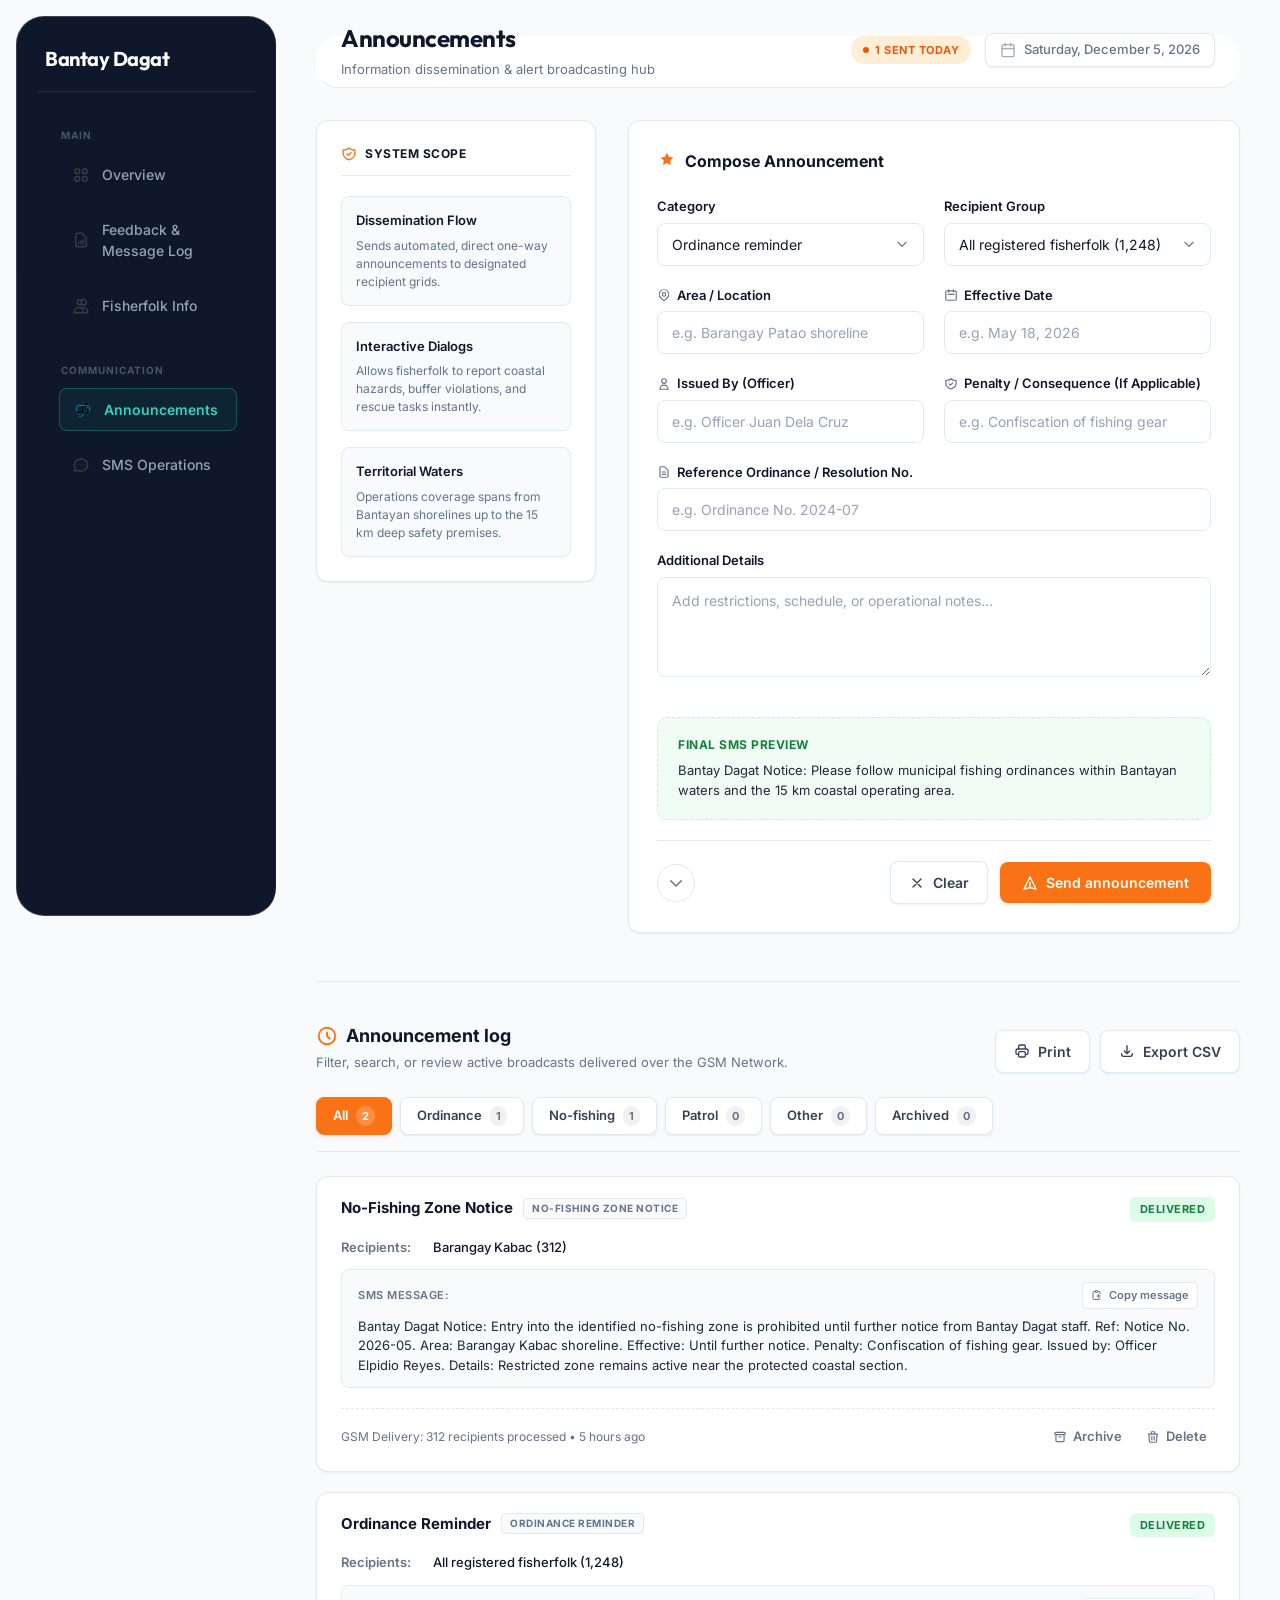
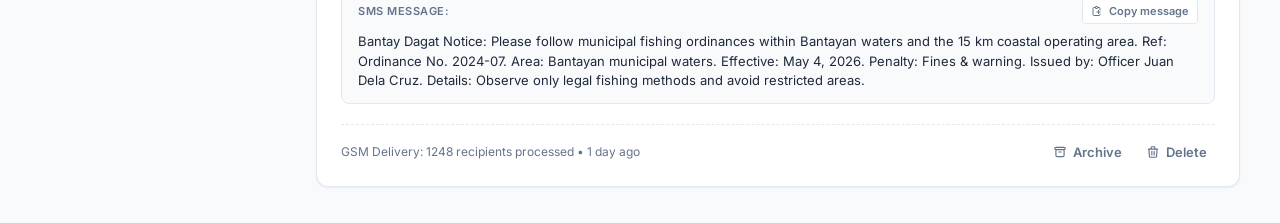
==== commit 0fa4e61f: "refactor(ui): modernize dashboard layout and implement feedback module - Implement new Feedback modu" ====
--- a/announcement.html
+++ b/announcement.html
@@ -3,7 +3,7 @@
 <head>
     <meta charset="UTF-8">
     <meta name="viewport" content="width=device-width, initial-scale=1.0">
-    <link rel="stylesheet" href="style.css">S
+    <link rel="stylesheet" href="style.css">
     <title>Announcements | Bantay Dagat</title>
 </head>
 <body>
@@ -13,7 +13,6 @@
         <aside class="sidebar">
             <div class="brand">
                 <h1>Bantay Dagat</h1>
-                <p>Coastal Monitoring System</p>
             </div>
             <div class="nav-group">
                 <p class="nav-label">MAIN</p>
@@ -24,7 +23,7 @@
                     </a>
                     <a class="nav-item" href="Feedback.html">
                         <span class="nav-icon report-icon" aria-hidden="true"></span>
-                        <span>Feedback & Log</span>
+                        <span>Feedback & Message Log</span>
                     </a>
                     <a class="nav-item" href="fisherfolk-info.html">
                         <span class="nav-icon fisherfolk-icon" aria-hidden="true"></span>
--- a/style.css
+++ b/style.css
@@ -1,4 +1,6 @@
 @charset "UTF-8";
+@import url("https://fonts.googleapis.com/css2?family=Inter:wght@300;400;500;600;700&family=Outfit:wght@400;500;600;700&display=swap");
+@import url("https://fonts.googleapis.com/css2?family=Inter:wght@300;400;500;600;700&display=swap");
 :root {
   --bg: #3c8ef4;
   --sidebar-bg: rgba(255, 255, 255, 0.16);
@@ -759,21 +761,6 @@
   color: var(--primary);
 }
 
-.si-red {
-  background: #fef2f2;
-  color: #dc2626;
-}
-
-.si-amber {
-  background: #fffbeb;
-  color: #d97706;
-}
-
-.si-blue {
-  background: #eff6ff;
-  color: #2563eb;
-}
-
 /* ── Filter bar ── */
 .filter-bar {
   background: var(--surface);
@@ -1045,27 +1032,19 @@
 }
 
 .cat-sos {
-  color: var(--sos-text);
   background: var(--sos-bg);
-  border-color: var(--sos-border);
 }
 
 .cat-inc {
-  color: var(--inc-text);
   background: var(--inc-bg);
-  border-color: var(--inc-border);
 }
 
 .cat-cmp {
-  color: var(--cmp-text);
   background: var(--cmp-bg);
-  border-color: var(--cmp-border);
 }
 
 .cat-inf {
-  color: var(--inf-text);
   background: var(--inf-bg);
-  border-color: var(--inf-border);
 }
 
 .status-dot {
@@ -1267,22 +1246,18 @@
 
 .cat-banner.sos {
   background: var(--sos-bg);
-  border-color: var(--sos-border);
 }
 
 .cat-banner.inc {
   background: var(--inc-bg);
-  border-color: var(--inc-border);
 }
 
 .cat-banner.cmp {
   background: var(--cmp-bg);
-  border-color: var(--cmp-border);
 }
 
 .cat-banner.inf {
   background: var(--inf-bg);
-  border-color: var(--inf-border);
 }
 
 .banner-icon-wrap {
@@ -1293,37 +1268,6 @@
   align-items: center;
   justify-content: center;
   flex-shrink: 0;
-}
-
-.sos .banner-icon-wrap {
-  background: var(--sos-border);
-}
-
-.inc .banner-icon-wrap {
-  background: #fde68a;
-}
-
-.cmp .banner-icon-wrap {
-  background: #bfdbfe;
-}
-
-.inf .banner-icon-wrap {
-  background: #d1d5db;
-}
-
-.banner-label {
-  font-size: 0.66rem;
-  font-weight: 700;
-  text-transform: uppercase;
-  letter-spacing: 0.07em;
-  color: var(--muted);
-  margin-bottom: 2px;
-}
-
-.banner-title {
-  font-size: 0.95rem;
-  font-weight: 700;
-  color: var(--text);
 }
 
 /* Info grid */
@@ -1664,318 +1608,624 @@
     grid-template-columns: 1fr 1fr;
   }
 }
-.fisherfolk-panel {
-  margin-top: 28px;
-}
-
-.section-copy {
-  margin: 8px 0 0;
-  max-width: 680px;
-  font-size: 0.94rem;
-  color: #64778f;
-  line-height: 1.45;
-}
-
-.panel-pill.neutral {
-  background: #eef5ff;
-  color: #4e79b9;
-}
-
-.fisherfolk-form {
-  display: grid;
-  grid-template-columns: repeat(4, minmax(0, 1fr));
-  gap: 16px 14px;
-  margin-top: 18px;
-}
-
-.field-group {
-  display: flex;
-  flex-direction: column;
-  gap: 8px;
-}
-
-.field-span-2 {
-  grid-column: span 2;
-}
-
-.field-label {
-  font-size: 0.92rem;
-  font-weight: 600;
-  color: #4c6788;
-}
-
-.field-input {
-  width: 100%;
-  min-height: 46px;
-  padding: 11px 14px;
-  border: 1px solid #d6e2f0;
-  border-radius: 12px;
-  background: #fdfefe;
-  color: #24354c;
-  font: inherit;
-  transition: border-color 0.2s ease, box-shadow 0.2s ease, background-color 0.2s ease;
-}
-.field-input:focus {
-  outline: none;
-  border-color: #3c8ef4;
-  box-shadow: 0 0 0 4px rgba(47, 111, 221, 0.12);
-  background: #ffffff;
-}
-
-.field-textarea {
-  min-height: 118px;
-  resize: vertical;
-}
-
-.field-textarea.small {
-  min-height: 88px;
-}
-
-.form-actions {
-  display: flex;
-  justify-content: flex-end;
-  padding-top: 6px;
-}
-
-.form-button {
-  min-height: 46px;
-  padding: 0 20px;
-  border: 0;
-  border-radius: 12px;
-  height: 20px;
-  margin-top: 50px;
-  background: linear-gradient(135deg, #ff995e, #ff8242);
-  color: #fffdfa;
-  font-weight: 600;
-  cursor: pointer;
-  transition: transform 0.2s ease, box-shadow 0.2s ease, background-color 0.2s ease;
-}
-.form-button:hover {
-  transform: translateY(-1px);
-  box-shadow: 0 12px 22px rgba(255, 130, 66, 0.22);
-  background: linear-gradient(135deg, #ff9f67, #ff8a4c);
-}
-
-.reset-button {
-  background: #e8ecf2;
-  color: #4c6788;
-  margin-left: 10px;
-}
-.reset-button:hover {
-  background: #d6e2f0;
-  box-shadow: 0 4px 12px rgba(0, 0, 0, 0.08);
-}
-
-@media (max-width: 960px) {
-  .fisherfolk-form {
-    grid-template-columns: repeat(2, minmax(0, 1fr));
-  }
-}
-@media (max-width: 640px) {
-  .fisherfolk-form {
-    grid-template-columns: 1fr;
-  }
-  .field-span-2 {
-    grid-column: span 1;
-  }
-  .form-actions {
-    justify-content: stretch;
-  }
-  .form-button {
-    width: 100%;
-  }
-}
-/* Database Panel Styles */
-.database-panel {
-  margin-top: 28px;
-}
-
-.archive-panel {
-  margin-top: 28px;
-  border-top: 2px solid #e8ecf2;
-  padding-top: 28px;
-}
-
-.empty-state {
-  text-align: center;
-  padding: 40px 20px;
-  color: #64778f;
-  font-size: 1rem;
-}
-.empty-state p {
+* {
+  box-sizing: border-box;
   margin: 0;
-}
-
-.barangay-filters {
-  display: flex;
-  gap: 12px;
-  margin: 20px 0;
-  flex-wrap: wrap;
-}
-
-.filter-button {
-  padding: 10px 18px;
-  border: 2px solid #d6e2f0;
-  border-radius: 8px;
-  background: #ffffff;
-  color: #4c6788;
-  font-weight: 600;
-  font-size: 0.94rem;
-  cursor: pointer;
-  transition: all 0.2s ease;
-}
-.filter-button:hover {
-  border-color: #4e79b9;
-  color: #4e79b9;
-  background: #f8fbff;
-}
-.filter-button.active {
-  background: linear-gradient(135deg, #ff995e, #ff8242);
-  color: #ffffff;
-  border-color: #ff8242;
-  box-shadow: 0 4px 12px rgba(255, 130, 66, 0.25);
-}
-
-.database-container {
-  margin-top: 20px;
-  overflow-x: auto;
-}
-
-.fisherfolk-table {
-  width: 100%;
-  border-collapse: collapse;
-  background: #ffffff;
-  border-radius: 12px;
-  overflow: hidden;
-  box-shadow: 0 1px 3px rgba(0, 0, 0, 0.08);
-}
-.fisherfolk-table thead {
-  background: #f0f5fa;
-  border-bottom: 2px solid #d6e2f0;
-}
-.fisherfolk-table th {
-  padding: 14px 16px;
-  text-align: left;
-  font-weight: 600;
-  font-size: 0.92rem;
-  color: #4c6788;
-  white-space: nowrap;
-}
-.fisherfolk-table tbody tr {
-  border-bottom: 1px solid #e8ecf2;
-  transition: background-color 0.2s ease;
-}
-.fisherfolk-table tbody tr:hover {
-  background: #f8fbff;
-}
-.fisherfolk-table tbody tr:last-child {
-  border-bottom: none;
-}
-.fisherfolk-table td {
-  padding: 12px 16px;
-  font-size: 0.94rem;
-  color: #24354c;
-}
-
-.fisherfolk-row {
-  cursor: pointer;
-}
-
-.view-button {
-  min-height: 32px;
-  padding: 6px 12px;
-  border: 1px solid #d6e2f0;
-  border-radius: 8px;
-  background: #ffffff;
-  color: #4e79b9;
-  font-weight: 600;
-  font-size: 0.86rem;
-  cursor: pointer;
-  transition: all 0.2s ease;
-}
-.view-button:hover {
-  background: #eef5ff;
-  border-color: #4e79b9;
-  box-shadow: 0 2px 6px rgba(78, 121, 185, 0.12);
-}
-
-.action-buttons {
-  display: flex;
-  gap: 8px;
-}
-
-.archive-button {
-  min-height: 32px;
-  padding: 6px 12px;
-  border: 1px solid #d6e2f0;
-  border-radius: 8px;
-  background: #ffffff;
-  color: #8c5d00;
-  font-weight: 600;
-  font-size: 0.86rem;
-  cursor: pointer;
-  transition: all 0.2s ease;
-}
-.archive-button:hover {
-  background: #fff0d9;
-  border-color: #8c5d00;
-  box-shadow: 0 2px 6px rgba(140, 93, 0, 0.12);
-}
-
-.delete-button {
-  min-height: 32px;
-  padding: 6px 12px;
-  border: 1px solid #d6e2f0;
-  border-radius: 8px;
-  background: #ffffff;
-  color: #c41010;
-  font-weight: 600;
-  font-size: 0.86rem;
-  cursor: pointer;
-  transition: all 0.2s ease;
-}
-.delete-button:hover {
-  background: #ffe8e8;
-  border-color: #c41010;
-  box-shadow: 0 2px 6px rgba(196, 16, 16, 0.12);
-}
-
-/* Status Badge Styles */
-.status-badge {
-  display: inline-block;
-  padding: 6px 10px;
-  border-radius: 6px;
-  font-size: 0.86rem;
-  font-weight: 600;
-  white-space: nowrap;
-}
-.status-badge.status-active {
-  background: #d4f0e4;
-  color: #0b6e3e;
-}
-.status-badge.status-renewal {
-  background: #fff0d9;
-  color: #8c5d00;
-}
-.status-badge.status-pending {
-  background: #ffe8e8;
-  color: #c41010;
-}
-
-/* Modal Styles */
-.modal {
-  display: flex;
-  align-items: center;
-  justify-content: center;
+  padding: 0;
+}
+
+body {
+  font-family: "Inter", sans-serif;
+  background-color: #f8fafc;
+  color: #1e293b;
+  min-height: 100vh;
+  line-height: 1.5;
+}
+
+/* Dashboard Shell Layout */
+.dashboard-shell {
+  display: flex;
+  min-height: 100vh;
+  position: relative;
+}
+.dashboard-shell.hidden {
+  display: none;
+}
+
+/* Login Screen Styling */
+.login-screen {
   position: fixed;
   top: 0;
   left: 0;
   width: 100%;
   height: 100%;
+  background-color: #f8fafc;
+  display: flex;
+  align-items: center;
+  justify-content: center;
+  z-index: 2000;
+  padding: 20px;
+}
+.login-screen.hidden {
+  display: none;
+}
+
+.login-card {
+  background-color: #ffffff;
+  border: 1px solid #e2e8f0;
+  border-radius: 16px;
+  box-shadow: 0 10px 15px -3px rgba(0, 0, 0, 0.05), 0 4px 6px -4px rgba(0, 0, 0, 0.03);
+  width: 100%;
+  max-width: 440px;
+  padding: 40px;
+  text-align: center;
+}
+.login-card .brand {
+  margin-bottom: 28px;
+}
+.login-card .brand h1 {
+  color: #007a78;
+  font-size: 1.8rem;
+}
+.login-card h2 {
+  font-family: "Outfit", sans-serif;
+  font-size: 1.4rem;
+  font-weight: 700;
+  color: #0f172a;
+  margin-bottom: 8px;
+}
+.login-card .field-group {
+  text-align: left;
+  margin-bottom: 20px;
+}
+
+.login-subtitle {
+  font-size: 0.9rem;
+  color: #64748b;
+  margin-bottom: 24px;
+}
+
+.login-error {
+  color: #dc2626;
+  font-size: 0.85rem;
+  margin-top: -12px;
+  margin-bottom: 16px;
+  text-align: left;
+  font-weight: 500;
+}
+
+.login-btn {
+  width: 100%;
+  justify-content: center;
+  height: 46px;
+}
+
+/* Sidebar Styling */
+.sidebar {
+  width: 280px;
+  background-color: #0f172a;
+  color: #94a3b8;
+  display: flex;
+  flex-direction: column;
+  padding: 24px;
+  flex-shrink: 0;
+  border-right: 1px solid #1e293b;
+}
+
+.brand {
+  margin-bottom: 40px;
+}
+.brand h1 {
+  font-family: "Outfit", sans-serif;
+  color: #ffffff;
+  font-size: 1.5rem;
+  font-weight: 700;
+  letter-spacing: -0.5px;
+}
+.brand p {
+  font-size: 0.8rem;
+  color: #64748b;
+  margin-top: 4px;
+}
+
+.nav-group {
+  margin-bottom: 28px;
+}
+
+.nav-label {
+  font-size: 0.75rem;
+  font-weight: 700;
+  letter-spacing: 1px;
+  color: #475569;
+  margin-bottom: 12px;
+  text-transform: uppercase;
+}
+
+.nav-menu {
+  display: flex;
+  flex-direction: column;
+  gap: 6px;
+}
+
+.nav-item {
+  display: flex;
+  align-items: center;
+  gap: 12px;
+  padding: 10px 14px;
+  color: #94a3b8;
+  text-decoration: none;
+  font-size: 0.9rem;
+  font-weight: 500;
+  border-radius: 8px;
+  transition: all 0.2s cubic-bezier(0.4, 0, 0.2, 1);
+}
+.nav-item:hover {
+  color: #ffffff;
+  background-color: rgba(255, 255, 255, 0.05);
+}
+.nav-item:hover .nav-icon {
+  opacity: 1;
+  filter: invert(1);
+}
+.nav-item.active {
+  color: #ffffff;
+  background-color: #1e293b;
+  font-weight: 600;
+}
+.nav-item.active .nav-icon {
+  opacity: 1;
+  filter: invert(1);
+}
+
+.nav-icon {
+  width: 18px;
+  height: 18px;
+  display: inline-block;
+  background-size: contain;
+  background-repeat: no-repeat;
+  background-position: center;
+  opacity: 0.7;
+  filter: invert(0.7);
+}
+
+/* SVGs for Sidebar Icons */
+.overview-icon {
+  background-image: url("data:image/svg+xml,%3Csvg xmlns='http://www.w3.org/2000/svg' fill='none' viewBox='0 0 24 24' stroke='white'%3E%3Cpath stroke-linecap='round' stroke-linejoin='round' stroke-width='2' d='M4 6a2 2 0 012-2h2a2 2 0 012 2v4a2 2 0 01-2 2H6a2 2 0 01-2-2V6zM14 6a2 2 0 012-2h2a2 2 0 012 2v4a2 2 0 01-2 2h-2a2 2 0 01-2-2V6zM4 16a2 2 0 012-2h2a2 2 0 012 2v4a2 2 0 01-2 2H6a2 2 0 01-2-2v-4zM14 16a2 2 0 012-2h2a2 2 0 012 2v4a2 2 0 01-2 2h-2a2 2 0 01-2-2v-4z'/%3E%3C/svg%3E");
+}
+
+.report-icon {
+  background-image: url("data:image/svg+xml,%3Csvg xmlns='http://www.w3.org/2000/svg' fill='none' viewBox='0 0 24 24' stroke='white'%3E%3Cpath stroke-linecap='round' stroke-linejoin='round' stroke-width='2' d='M8 12h.01M12 12h.01M16 12h.01M21 12c0 4.418-4.03 8-9 8a9.863 9.863 0 01-4.255-.949L3 20l1.395-3.72C3.512 15.042 3 13.574 3 12c0-4.418 4.03-8 9-8s9 3.582 9 8z'/%3E%3C/svg%3E");
+}
+
+.fisherfolk-icon {
+  background-image: url("data:image/svg+xml,%3Csvg xmlns='http://www.w3.org/2000/svg' fill='none' viewBox='0 0 24 24' stroke='white'%3E%3Cpath stroke-linecap='round' stroke-linejoin='round' stroke-width='2' d='M17 20h5v-2a3 3 0 00-5.356-1.857M17 20H7m10 0v-2c0-.656-.126-1.283-.356-1.857M7 20H2v-2a3 3 0 015.356-1.857M7 20v-2c0-.656.126-1.283.356-1.857m0 0a5.002 5.002 0 019.288 0M15 7a3 3 0 11-6 0 3 3 0 016 0zm6 3a2 2 0 11-4 0 2 2 0 014 0zM7 10a2 2 0 11-4 0 2 2 0 014 0z'/%3E%3C/svg%3E");
+}
+
+.announcement-icon {
+  background-image: url("data:image/svg+xml,%3Csvg xmlns='http://www.w3.org/2000/svg' fill='none' viewBox='0 0 24 24' stroke='white'%3E%3Cpath stroke-linecap='round' stroke-linejoin='round' stroke-width='2' d='M11 5.882V19.24a1.76 1.76 0 01-3.417.592l-2.147-6.15M18 13a3 3 0 100-6M5.436 13.683A4.001 4.001 0 017 6h1.832c4.1 0 7.625-1.234 9.168-3v14c-1.543-1.766-5.067-3-9.168-3H7a3.988 3.988 0 01-1.564-.317z'/%3E%3C/svg%3E");
+}
+
+.weather-icon {
+  background-image: url("data:image/svg+xml,%3Csvg xmlns='http://www.w3.org/2000/svg' fill='none' viewBox='0 0 24 24' stroke='white'%3E%3Cpath stroke-linecap='round' stroke-linejoin='round' stroke-width='2' d='M12 18h.01M8 21h8a2 2 0 002-2V5a2 2 0 00-2-2H8a2 2 0 00-2 2v14a2 2 0 002 2z'/%3E%3C/svg%3E");
+}
+
+/* Main Content Area */
+.main-content {
+  flex: 1;
+  padding: 32px 40px;
+  overflow-y: auto;
+  background-color: #f8fafc;
+}
+
+/* Header Topbar Styling to match the first picture */
+.topbar {
+  display: flex;
+  justify-content: space-between;
+  align-items: center;
+  margin-bottom: 32px;
+  padding-bottom: 20px;
+  border-bottom: 1px solid #e2e8f0;
+}
+
+.topbar-title-area h2 {
+  font-family: "Outfit", sans-serif;
+  font-size: 1.75rem;
+  font-weight: 700;
+  color: #0f172a;
+}
+.topbar-title-area p {
+  font-size: 0.9rem;
+  color: #64748b;
+  margin-top: 2px;
+}
+
+.topbar-meta {
+  display: flex;
+  align-items: center;
+  gap: 16px;
+}
+
+/* Dynamic Stats Badge in topbar */
+.stat-badge {
+  background-color: #ffedd5;
+  color: #ea580c;
+  font-size: 0.85rem;
+  font-weight: 700;
+  padding: 8px 16px;
+  border-radius: 20px;
+  display: flex;
+  align-items: center;
+  gap: 6px;
+}
+.stat-badge::before {
+  content: "";
+  display: inline-block;
+  width: 6px;
+  height: 6px;
+  background-color: #ea580c;
+  border-radius: 50%;
+}
+
+/* Date Indicator */
+.date-indicator {
+  background-color: #ffffff;
+  border: 1px solid #e2e8f0;
+  font-size: 0.9rem;
+  font-weight: 500;
+  color: #334155;
+  padding: 8px 16px;
+  border-radius: 8px;
+  display: flex;
+  align-items: center;
+  gap: 8px;
+}
+
+.date-icon {
+  width: 16px;
+  height: 16px;
+  opacity: 0.6;
+}
+
+/* Log Out Button in topbar */
+.logout-button {
+  background-color: #fee2e2;
+  color: #dc2626;
+  border: none;
+  font-size: 0.9rem;
+  font-weight: 600;
+  padding: 8px 18px;
+  border-radius: 8px;
+  cursor: pointer;
+  transition: all 0.2s cubic-bezier(0.4, 0, 0.2, 1);
+}
+.logout-button:hover {
+  background-color: #fecaca;
+}
+
+/* Directory Header Panel */
+.directory-header-section {
+  display: flex;
+  justify-content: space-between;
+  align-items: flex-start;
+  margin-bottom: 24px;
+}
+
+.directory-title-area h3 {
+  font-family: "Outfit", sans-serif;
+  font-size: 1.5rem;
+  font-weight: 600;
+  color: #0f172a;
+}
+.directory-title-area p {
+  font-size: 0.95rem;
+  color: #64748b;
+  margin-top: 6px;
+  max-width: 760px;
+  line-height: 1.5;
+}
+
+/* Teal Register Button */
+.btn-primary {
+  background-color: #007a78;
+  color: #ffffff;
+  border: none;
+  font-size: 0.95rem;
+  font-weight: 600;
+  padding: 12px 24px;
+  border-radius: 8px;
+  cursor: pointer;
+  display: flex;
+  align-items: center;
+  gap: 8px;
+  box-shadow: 0 4px 6px -1px rgba(0, 122, 120, 0.15);
+  transition: all 0.2s cubic-bezier(0.4, 0, 0.2, 1);
+  flex-shrink: 0;
+  white-space: nowrap;
+}
+.btn-primary:hover {
+  background-color: #006664;
+  transform: translateY(-1px);
+  box-shadow: 0 10px 15px -3px rgba(0, 122, 120, 0.25);
+}
+.btn-primary:active {
+  transform: translateY(0);
+}
+
+/* White filter and search panel container */
+.filters-search-panel {
+  background-color: #ffffff;
+  border: 1px solid #e2e8f0;
+  border-radius: 12px;
+  padding: 16px 20px;
+  display: flex;
+  justify-content: space-between;
+  align-items: center;
+  gap: 20px;
+  margin-bottom: 24px;
+  box-shadow: 0 1px 2px 0 rgba(0, 0, 0, 0.05);
+}
+
+/* Barangay Filter Buttons */
+.barangay-filters {
+  display: flex;
+  gap: 10px;
+  flex-wrap: wrap;
+}
+
+.filter-button {
+  background-color: #ffffff;
+  border: 1px solid #e2e8f0;
+  border-radius: 8px;
+  color: #64748b;
+  font-size: 0.9rem;
+  font-weight: 500;
+  padding: 8px 16px;
+  cursor: pointer;
+  transition: all 0.2s cubic-bezier(0.4, 0, 0.2, 1);
+}
+.filter-button:hover {
+  border-color: #cbd5e1;
+  color: #1e293b;
+  background-color: #f8fafc;
+}
+.filter-button.active {
+  background-color: #e6f4f4;
+  color: #007a78;
+  border-color: #b2dfdf;
+  font-weight: 600;
+}
+
+/* Search bar on the right */
+.search-wrapper {
+  position: relative;
+  width: 320px;
+}
+
+.search-input {
+  width: 100%;
+  background-color: #f8fafc;
+  border: 1px solid #e2e8f0;
+  border-radius: 20px;
+  padding: 10px 16px 10px 42px;
+  font-size: 0.9rem;
+  color: #1e293b;
+  font-family: inherit;
+  transition: all 0.2s cubic-bezier(0.4, 0, 0.2, 1);
+}
+.search-input:focus {
+  outline: none;
+  border-color: #007a78;
+  background-color: #ffffff;
+  box-shadow: 0 0 0 3px rgba(0, 122, 120, 0.1);
+}
+
+.search-icon {
+  position: absolute;
+  left: 16px;
+  top: 50%;
+  transform: translateY(-50%);
+  width: 16px;
+  height: 16px;
+  color: #64748b;
+  pointer-events: none;
+  opacity: 0.6;
+}
+
+/* Database Table Layout */
+.database-container {
+  background-color: #ffffff;
+  border: 1px solid #e2e8f0;
+  border-radius: 12px;
+  overflow: hidden;
+  box-shadow: 0 1px 2px 0 rgba(0, 0, 0, 0.05);
+  margin-bottom: 32px;
+}
+
+.fisherfolk-table {
+  width: 100%;
+  border-collapse: collapse;
+  text-align: left;
+}
+.fisherfolk-table th {
+  background-color: #ffffff;
+  border-bottom: 1px solid #e2e8f0;
+  padding: 18px 24px;
+  font-size: 0.75rem;
+  font-weight: 700;
+  text-transform: uppercase;
+  letter-spacing: 0.5px;
+  color: #475569;
+}
+.fisherfolk-table tr {
+  border-bottom: 1px solid #e2e8f0;
+  transition: all 0.2s cubic-bezier(0.4, 0, 0.2, 1);
+}
+.fisherfolk-table tr:last-child {
+  border-bottom: none;
+}
+.fisherfolk-table tbody tr {
+  cursor: pointer;
+}
+.fisherfolk-table tbody tr:hover {
+  background-color: #f8fafc;
+}
+.fisherfolk-table td {
+  padding: 16px 24px;
+  font-size: 0.95rem;
+  color: #1e293b;
+  vertical-align: middle;
+}
+
+/* Owner Name style */
+.owner-name {
+  font-weight: 700;
+  color: #0f172a;
+}
+
+/* Vessel Column */
+.vessel-cell {
+  display: flex;
+  align-items: center;
+  gap: 8px;
+}
+
+.vessel-icon {
+  width: 18px;
+  height: 18px;
+  color: #64748b;
+  opacity: 0.7;
+}
+
+/* Reg Code Column */
+.reg-code-cell {
+  font-family: monospace;
+  font-size: 0.9rem;
+  color: #475569;
+}
+
+/* Mobile Column */
+.mobile-cell {
+  display: flex;
+  align-items: center;
+  gap: 8px;
+  color: #475569;
+}
+.mobile-cell .phone-icon {
+  width: 14px;
+  height: 14px;
+  color: #64748b;
+  opacity: 0.6;
+}
+
+/* License Status Badges */
+.status-badge {
+  display: inline-flex;
+  align-items: center;
+  gap: 6px;
+  padding: 6px 12px;
+  border-radius: 20px;
+  font-size: 0.8rem;
+  font-weight: 600;
+}
+.status-badge::before {
+  content: "";
+  display: inline-block;
+  width: 6px;
+  height: 6px;
+  border-radius: 50%;
+}
+.status-badge.status-active {
+  background-color: #dcfce7;
+  color: #15803d;
+}
+.status-badge.status-active::before {
+  background-color: #15803d;
+}
+.status-badge.status-renewal {
+  background-color: #fef3c7;
+  color: #b45309;
+}
+.status-badge.status-renewal::before {
+  background-color: #b45309;
+}
+.status-badge.status-pending {
+  background-color: #ffedd5;
+  color: #ea580c;
+}
+.status-badge.status-pending::before {
+  background-color: #ea580c;
+}
+.status-badge.status-inactive {
+  background-color: #f1f5f9;
+  color: #475569;
+}
+.status-badge.status-inactive::before {
+  background-color: #475569;
+}
+
+/* Delete Button styling */
+.delete-btn {
+  background: transparent;
+  border: none;
+  color: #64748b;
+  padding: 6px;
+  border-radius: 8px;
+  cursor: pointer;
+  display: flex;
+  align-items: center;
+  justify-content: center;
+  transition: all 0.2s cubic-bezier(0.4, 0, 0.2, 1);
+}
+.delete-btn:hover {
+  color: #dc2626;
+  background-color: #fee2e2;
+}
+
+.trash-icon {
+  width: 18px;
+  height: 18px;
+}
+
+/* Archive Panel Styling */
+.archive-panel {
+  border-top: 1px solid #e2e8f0;
+  padding-top: 32px;
+  margin-top: 32px;
+}
+.archive-panel h3 {
+  font-family: "Outfit", sans-serif;
+  font-size: 1.25rem;
+  font-weight: 600;
+  color: #0f172a;
+  margin-bottom: 6px;
+}
+
+.empty-state {
+  text-align: center;
+  padding: 48px;
+  color: #64748b;
+  font-size: 0.95rem;
+}
+
+/* General Modals Styling */
+.modal {
+  position: fixed;
+  top: 0;
+  left: 0;
+  width: 100%;
+  height: 100%;
+  display: flex;
+  align-items: center;
+  justify-content: center;
   z-index: 1000;
+  opacity: 1;
+  visibility: visible;
+  transition: all 0.2s cubic-bezier(0.4, 0, 0.2, 1);
 }
 .modal.hidden {
-  display: none;
+  opacity: 0;
+  visibility: hidden;
+  pointer-events: none;
 }
 
 .modal-overlay {
@@ -1984,59 +2234,178 @@
   left: 0;
   width: 100%;
   height: 100%;
-  background: rgba(0, 0, 0, 0.5);
-  z-index: -1;
+  background-color: rgba(89, 89, 89, 0.5);
+  backdrop-filter: blur(4px);
+  z-index: 1001;
 }
 
 .modal-content {
-  background: #ffffff;
+  background-color: #ffffff;
   border-radius: 16px;
-  box-shadow: 0 20px 60px rgba(0, 0, 0, 0.3);
-  max-width: 700px;
-  width: 90%;
-  max-height: 80vh;
+  width: 95%;
+  max-width: 960px; /* Wider modal content for better grid fit */
+  max-height: 90vh;
   overflow-y: auto;
-  z-index: 1001;
-}
-
+  box-shadow: 0 25px 50px -12px rgba(0, 0, 0, 0.25);
+  z-index: 1002;
+  display: flex;
+  flex-direction: column;
+  animation: modalSlideUp 0.3s cubic-bezier(0.16, 1, 0.3, 1);
+}
+
+@keyframes modalSlideUp {
+  from {
+    transform: translateY(20px);
+    opacity: 0;
+  }
+  to {
+    transform: translateY(0);
+    opacity: 1;
+  }
+}
 .modal-header {
   display: flex;
   justify-content: space-between;
   align-items: center;
-  padding: 24px;
-  border-bottom: 1px solid #e8ecf2;
+  padding: 24px 32px;
+  border-bottom: 1px solid #e2e8f0;
 }
 .modal-header h2 {
+  font-family: "Outfit", sans-serif;
   font-size: 1.5rem;
   font-weight: 700;
-  color: #24354c;
-  margin: 0;
+  color: #0f172a;
 }
 
 .modal-close {
-  background: none;
+  background: transparent;
   border: none;
-  font-size: 28px;
-  color: #64778f;
+  font-size: 2rem;
+  line-height: 1;
+  color: #64748b;
   cursor: pointer;
-  padding: 0;
+  display: flex;
+  align-items: center;
+  justify-content: center;
   width: 32px;
   height: 32px;
-  display: flex;
+  border-radius: 50%;
+  transition: all 0.2s cubic-bezier(0.4, 0, 0.2, 1);
+}
+.modal-close:hover {
+  background-color: #f1f5f9;
+  color: #1e293b;
+}
+
+.modal-body {
+  padding: 32px;
+}
+
+/* Forms style inside Modal */
+.fisherfolk-form {
+  display: grid;
+  grid-template-columns: repeat(3, 1fr);
+  gap: 20px;
+}
+
+.field-group {
+  display: flex;
+  flex-direction: column;
+  gap: 8px;
+}
+
+.field-span-3 {
+  grid-column: span 3;
+}
+
+.field-span-2 {
+  grid-column: span 2;
+}
+
+.field-span-1 {
+  grid-column: span 1;
+}
+
+.field-label {
+  font-size: 0.85rem;
+  font-weight: 600;
+  color: #475569;
+}
+
+.field-input {
+  width: 100%;
+  height: 44px;
+  padding: 10px 14px;
+  border: 1px solid #e2e8f0;
+  border-radius: 8px;
+  background-color: #ffffff;
+  color: #1e293b;
+  font-family: inherit;
+  font-size: 0.9rem;
+  transition: all 0.2s cubic-bezier(0.4, 0, 0.2, 1);
+}
+.field-input:focus {
+  outline: none;
+  border-color: #007a78;
+  box-shadow: 0 0 0 3px rgba(0, 122, 120, 0.1);
+}
+.field-input[readonly] {
+  background-color: #f8fafc;
+  color: #64748b;
+  cursor: not-allowed;
+}
+
+select.field-input {
+  -webkit-appearance: none;
+     -moz-appearance: none;
+          appearance: none;
+  background-image: url("data:image/svg+xml,%3Csvg xmlns='http://www.w3.org/2000/svg' fill='none' viewBox='0 0 24 24' stroke='%2364748b'%3E%3Cpath stroke-linecap='round' stroke-linejoin='round' stroke-width='2' d='M19 9l-7 7-7-7'/%3E%3C/svg%3E");
+  background-repeat: no-repeat;
+  background-position: right 14px center;
+  background-size: 16px;
+  padding-right: 40px;
+}
+
+.form-actions {
+  display: flex;
+  justify-content: flex-end;
+  gap: 12px;
+  margin-top: 12px;
+}
+
+.form-btn {
+  height: 44px;
+  padding: 0 24px;
+  border-radius: 8px;
+  font-size: 0.9rem;
+  font-weight: 600;
+  cursor: pointer;
+  transition: all 0.2s cubic-bezier(0.4, 0, 0.2, 1);
+  display: inline-flex;
   align-items: center;
   justify-content: center;
-  border-radius: 6px;
-  transition: all 0.2s ease;
-}
-.modal-close:hover {
-  background: #f0f5fa;
-  color: #24354c;
-}
-
-.modal-body {
-  padding: 24px;
-}
-
+}
+
+.form-btn-submit {
+  background-color: #007a78;
+  border: 1px solid #007a78;
+  color: #ffffff;
+}
+.form-btn-submit:hover {
+  background-color: #006664;
+  border-color: #006664;
+}
+
+.form-btn-reset {
+  background-color: #f1f5f9;
+  border: 1px solid #cbd5e1;
+  color: #475569;
+}
+.form-btn-reset:hover {
+  background-color: #e2e8f0;
+}
+
+/* Fisherfolk Details Modal Layout */
 .detail-section {
   display: flex;
   flex-direction: column;
@@ -2046,7 +2415,7 @@
 .detail-row {
   display: grid;
   grid-template-columns: repeat(3, 1fr);
-  gap: 16px;
+  gap: 20px;
 }
 
 .detail-item {
@@ -2059,324 +2428,1000 @@
 }
 
 .detail-label {
-  font-size: 0.86rem;
-  font-weight: 600;
-  color: #4c6788;
+  font-size: 0.75rem;
+  font-weight: 700;
   text-transform: uppercase;
   letter-spacing: 0.5px;
+  color: #64748b;
 }
 
 .detail-value {
-  font-size: 1rem;
-  color: #24354c;
+  font-size: 0.95rem;
+  color: #1e293b;
+  font-weight: 500;
   word-break: break-word;
-  line-height: 1.5;
 }
 .detail-value.status-badge {
-  display: inline-block;
   width: -moz-fit-content;
   width: fit-content;
 }
 
+/* Status Indicator pill under section header */
+.panel-pill {
+  font-size: 0.85rem;
+  font-weight: 600;
+  padding: 6px 12px;
+  border-radius: 20px;
+  background-color: #e6f4f4;
+  color: #007a78;
+  display: inline-block;
+  margin-top: 10px;
+  width: -moz-fit-content;
+  width: fit-content;
+}
+
+/* Responsive adjustments */
+@media (max-width: 1024px) {
+  .sidebar {
+    width: 80px;
+    padding: 20px 10px;
+    align-items: center;
+  }
+  .brand h1, .brand p, .nav-label, .nav-item span:not(.nav-icon) {
+    display: none;
+  }
+  .brand {
+    margin-bottom: 24px;
+  }
+  .nav-item {
+    justify-content: center;
+    padding: 10px;
+  }
+}
 @media (max-width: 768px) {
-  .detail-row {
-    grid-template-columns: repeat(2, 1fr);
-  }
-  .modal-content {
-    width: 95%;
-    max-height: 90vh;
-  }
-  .modal-header {
-    padding: 18px;
-  }
-  .modal-header h2 {
-    font-size: 1.25rem;
-  }
-  .modal-body {
-    padding: 18px;
-  }
-}
-@media (max-width: 480px) {
+  .dashboard-shell {
+    flex-direction: column;
+  }
+  .sidebar {
+    width: 100%;
+    height: auto;
+    flex-direction: row;
+    justify-content: space-between;
+    align-items: center;
+    padding: 16px;
+    border-right: none;
+    border-bottom: 1px solid #1e293b;
+  }
+  .brand {
+    margin-bottom: 0;
+  }
+  .brand h1, .brand p {
+    display: block;
+  }
+  .nav-group {
+    margin-bottom: 0;
+    display: flex;
+    align-items: center;
+  }
+  .nav-label {
+    display: none;
+  }
+  .nav-menu {
+    flex-direction: row;
+    gap: 12px;
+  }
+  .nav-item span:not(.nav-icon) {
+    display: none;
+  }
+  .main-content {
+    padding: 20px;
+  }
+  .topbar {
+    flex-direction: column;
+    align-items: flex-start;
+    gap: 16px;
+  }
+  .topbar-meta {
+    width: 100%;
+    justify-content: space-between;
+  }
+  .directory-header-section {
+    flex-direction: column;
+    gap: 16px;
+    align-items: stretch;
+  }
+  .filters-search-panel {
+    flex-direction: column;
+    align-items: stretch;
+  }
+  .search-wrapper {
+    width: 100%;
+  }
+  .fisherfolk-form {
+    grid-template-columns: 1fr;
+  }
+  .field-span-2 {
+    grid-column: span 1;
+  }
   .detail-row {
     grid-template-columns: 1fr;
   }
-  .fisherfolk-table {
-    font-size: 0.85rem;
-  }
-  .fisherfolk-table th, .fisherfolk-table td {
-    padding: 10px 8px;
-  }
-  .view-button {
-    padding: 4px 8px;
-    font-size: 0.8rem;
-  }
-}
-.announcement-panel {
+}
+/* Bantay Dagat Announcements Dashboard Style System */
+:root {
+  --primary: #f97316; /* Coral Orange */
+  --primary-hover: #ea580c;
+  --primary-light: #ffedd5;
+  --bg-dark: #0f172a; /* Dark Navy Sidebar */
+  --bg-dark-hover: rgba(255, 255, 255, 0.05);
+  --bg-dark-active: rgba(20, 184, 166, 0.08);
+  --border-active: rgba(20, 184, 166, 0.35);
+  --text-active: #2dd4bf; /* Bright Teal Accent */
+  --bg-light: #f8fafc; /* Page Main Background */
+  --bg-card: #ffffff;
+  --text-dark: #0f172a;
+  --text-muted: #64748b;
+  --text-light: #94a3b8;
+  --border-light: #e2e8f0;
+  --border-hover: #cbd5e1;
+  --success-bg: #dcfce7;
+  --success-text: #15803d;
+  --success-border: #bbf7d0;
+  --warning-bg: #fef3c7;
+  --warning-text: #d97706;
+  --warning-border: #fde68a;
+  --danger-bg: #fee2e2;
+  --danger-text: #b91c1c;
+  --transition: all 0.2s cubic-bezier(0.4, 0, 0.2, 1);
+  --shadow: 0 1px 3px 0 rgba(0, 0, 0, 0.05), 0 1px 2px -1px rgba(0, 0, 0, 0.05);
+  --shadow-md: 0 4px 6px -1px rgba(0, 0, 0, 0.05), 0 2px 4px -2px rgba(0, 0, 0, 0.05);
+}
+
+/* Base resets & typography */
+* {
+  box-sizing: border-box;
+  margin: 0;
+  padding: 0;
+}
+
+body {
+  background-color: var(--bg-light);
+  color: var(--text-dark);
+  font-family: "Inter", system-ui, -apple-system, sans-serif;
+  -webkit-font-smoothing: antialiased;
+  -moz-osx-font-smoothing: grayscale;
+  min-height: 100vh;
+}
+
+/* Shell Layout */
+.dashboard-shell {
+  display: flex;
+  min-height: 100vh;
+  width: 100%;
+}
+
+/* Sidebar Navigation */
+.sidebar {
+  width: 260px;
+  background-color: var(--bg-dark);
+  color: var(--text-light);
+  padding: 32px 20px;
+  display: flex;
+  flex-direction: column;
+  flex-shrink: 0;
+  border-right: 1px solid rgba(255, 255, 255, 0.05);
+}
+
+.brand {
+  margin-bottom: 36px;
+  padding-left: 8px;
+}
+
+.brand h1 {
+  color: #ffffff;
+  font-size: 20px;
+  font-weight: 700;
+  letter-spacing: -0.5px;
+  margin-bottom: 2px;
+}
+
+.brand p {
+  color: var(--text-muted);
+  font-size: 11px;
+  font-weight: 500;
+  text-transform: uppercase;
+  letter-spacing: 0.5px;
+}
+
+.nav-group {
+  margin-bottom: 28px;
+}
+
+.nav-label {
+  font-size: 10px;
+  font-weight: 700;
+  color: #475569;
+  letter-spacing: 1px;
+  margin: 0 0 10px 8px;
+  text-transform: uppercase;
+}
+
+.nav-menu {
+  display: flex;
+  flex-direction: column;
+  gap: 4px;
+}
+
+.nav-item {
+  display: flex;
+  align-items: center;
+  gap: 12px;
+  padding: 10px 14px;
+  border-radius: 8px;
+  color: var(--text-light);
+  text-decoration: none;
+  font-size: 14px;
+  font-weight: 500;
+  border: 1px solid transparent;
+  transition: var(--transition);
+}
+
+.nav-item:hover {
+  background-color: var(--bg-dark-hover);
+  color: #ffffff;
+}
+
+.nav-item.active {
+  background-color: var(--bg-dark-active);
+  border-color: var(--border-active);
+  color: var(--text-active);
+  font-weight: 600;
+}
+
+.nav-icon {
+  width: 18px;
+  height: 18px;
+  background-color: currentColor;
+  transition: var(--transition);
+  display: inline-block;
+}
+
+/* Sidebar Icons */
+.overview-icon {
+  -webkit-mask-image: url('data:image/svg+xml;utf8,<svg xmlns="http://www.w3.org/2000/svg" fill="none" viewBox="0 0 24 24" stroke="currentColor" stroke-width="2"><path stroke-linecap="round" stroke-linejoin="round" d="M4 6a2 2 0 012-2h2a2 2 0 012 2v2a2 2 0 01-2 2H6a2 2 0 01-2-2V6zM14 6a2 2 0 012-2h2a2 2 0 012 2v2a2 2 0 01-2 2h-2a2 2 0 01-2-2V6zM4 16a2 2 0 012-2h2a2 2 0 012 2v2a2 2 0 01-2 2H6a2 2 0 01-2-2v-2zM14 16a2 2 0 012-2h2a2 2 0 012 2v2a2 2 0 01-2 2h-2a2 2 0 01-2-2v-2z"/></svg>');
+  mask-image: url('data:image/svg+xml;utf8,<svg xmlns="http://www.w3.org/2000/svg" fill="none" viewBox="0 0 24 24" stroke="currentColor" stroke-width="2"><path stroke-linecap="round" stroke-linejoin="round" d="M4 6a2 2 0 012-2h2a2 2 0 012 2v2a2 2 0 01-2 2H6a2 2 0 01-2-2V6zM14 6a2 2 0 012-2h2a2 2 0 012 2v2a2 2 0 01-2 2h-2a2 2 0 01-2-2V6zM4 16a2 2 0 012-2h2a2 2 0 012 2v2a2 2 0 01-2 2H6a2 2 0 01-2-2v-2zM14 16a2 2 0 012-2h2a2 2 0 012 2v2a2 2 0 01-2 2h-2a2 2 0 01-2-2v-2z"/></svg>');
+}
+
+.report-icon {
+  -webkit-mask-image: url('data:image/svg+xml;utf8,<svg xmlns="http://www.w3.org/2000/svg" fill="none" viewBox="0 0 24 24" stroke="currentColor" stroke-width="2"><path stroke-linecap="round" stroke-linejoin="round" d="M9 17v-2m3 2v-4m3 4v-6m2 10H7a2 2 0 01-2-2V5a2 2 0 012-2h5.586a1 1 0 01.707.293l5.414 5.414a1 1 0 01.293.707V19a2 2 0 01-2 2z"/></svg>');
+  mask-image: url('data:image/svg+xml;utf8,<svg xmlns="http://www.w3.org/2000/svg" fill="none" viewBox="0 0 24 24" stroke="currentColor" stroke-width="2"><path stroke-linecap="round" stroke-linejoin="round" d="M9 17v-2m3 2v-4m3 4v-6m2 10H7a2 2 0 01-2-2V5a2 2 0 012-2h5.586a1 1 0 01.707.293l5.414 5.414a1 1 0 01.293.707V19a2 2 0 01-2 2z"/></svg>');
+}
+
+.fisherfolk-icon {
+  -webkit-mask-image: url('data:image/svg+xml;utf8,<svg xmlns="http://www.w3.org/2000/svg" fill="none" viewBox="0 0 24 24" stroke="currentColor" stroke-width="2"><path stroke-linecap="round" stroke-linejoin="round" d="M12 4.354a4 4 0 110 5.292M15 21H3v-1a6 6 0 0112 0v1zm0 0h6v-1a6 6 0 00-9-5.197M13 7a3 3 0 11-6 0 3 3 0 016 0z"/></svg>');
+  mask-image: url('data:image/svg+xml;utf8,<svg xmlns="http://www.w3.org/2000/svg" fill="none" viewBox="0 0 24 24" stroke="currentColor" stroke-width="2"><path stroke-linecap="round" stroke-linejoin="round" d="M12 4.354a4 4 0 110 5.292M15 21H3v-1a6 6 0 0112 0v1zm0 0h6v-1a6 6 0 00-9-5.197M13 7a3 3 0 11-6 0 3 3 0 016 0z"/></svg>');
+}
+
+.announcement-icon {
+  -webkit-mask-image: url('data:image/svg+xml;utf8,<svg xmlns="http://www.w3.org/2000/svg" fill="none" viewBox="0 0 24 24" stroke="currentColor" stroke-width="2"><path stroke-linecap="round" stroke-linejoin="round" d="M11 5.882V19.24a1.76 1.76 0 01-3.417.592l-2.147-6.15M18 13a3 3 0 100-6M5.436 13.683A4.001 4.001 0 017 6h1.832c4.1 0 7.625-1.234 9.168-3v14c-1.543-1.766-5.067-3-9.168-3H7a3.988 3.988 0 01-1.564-.317z"/></svg>');
+  mask-image: url('data:image/svg+xml;utf8,<svg xmlns="http://www.w3.org/2000/svg" fill="none" viewBox="0 0 24 24" stroke="currentColor" stroke-width="2"><path stroke-linecap="round" stroke-linejoin="round" d="M11 5.882V19.24a1.76 1.76 0 01-3.417.592l-2.147-6.15M18 13a3 3 0 100-6M5.436 13.683A4.001 4.001 0 017 6h1.832c4.1 0 7.625-1.234 9.168-3v14c-1.543-1.766-5.067-3-9.168-3H7a3.988 3.988 0 01-1.564-.317z"/></svg>');
+}
+
+.weather-icon {
+  -webkit-mask-image: url('data:image/svg+xml;utf8,<svg xmlns="http://www.w3.org/2000/svg" fill="none" viewBox="0 0 24 24" stroke="currentColor" stroke-width="2"><path stroke-linecap="round" stroke-linejoin="round" d="M8 12h.01M12 12h.01M16 12h.01M21 12c0 4.418-4.03 8-9 8a9.863 9.863 0 01-4.255-.949L3 20l1.395-3.72C3.512 15.042 3 13.574 3 12c0-4.418 4.03-8 9-8s9 3.582 9 8z"/></svg>');
+  mask-image: url('data:image/svg+xml;utf8,<svg xmlns="http://www.w3.org/2000/svg" fill="none" viewBox="0 0 24 24" stroke="currentColor" stroke-width="2"><path stroke-linecap="round" stroke-linejoin="round" d="M8 12h.01M12 12h.01M16 12h.01M21 12c0 4.418-4.03 8-9 8a9.863 9.863 0 01-4.255-.949L3 20l1.395-3.72C3.512 15.042 3 13.574 3 12c0-4.418 4.03-8 9-8s9 3.582 9 8z"/></svg>');
+}
+
+.overview-icon, .report-icon, .fisherfolk-icon, .announcement-icon, .weather-icon {
+  -webkit-mask-size: contain;
+  mask-size: contain;
+  -webkit-mask-repeat: no-repeat;
+  mask-repeat: no-repeat;
+  -webkit-mask-position: center;
+  mask-position: center;
+}
+
+/* Main Area Container */
+.main-content {
+  flex-grow: 1;
+  padding: 36px 40px;
+  overflow-y: auto;
+  background-color: var(--bg-light);
+}
+
+/* Topbar Header */
+.topbar {
+  display: flex;
+  justify-content: space-between;
+  align-items: center;
+  padding-bottom: 24px;
+  border-bottom: 1px solid var(--border-light);
+  margin-bottom: 32px;
+}
+
+.topbar-title-area h2 {
+  font-size: 24px;
+  font-weight: 700;
+  color: var(--text-dark);
+  letter-spacing: -0.5px;
+  margin-bottom: 4px;
+}
+
+.topbar-title-area p {
+  font-size: 13px;
+  color: var(--text-muted);
+}
+
+.topbar-meta {
+  display: flex;
+  align-items: center;
+  gap: 14px;
+}
+
+.stat-badge {
+  background-color: var(--primary-light);
+  color: var(--primary-hover);
+  font-size: 11px;
+  font-weight: 700;
+  padding: 6px 12px;
+  border-radius: 999px;
+  letter-spacing: 0.5px;
+}
+
+.date-indicator {
+  display: inline-flex;
+  align-items: center;
+  gap: 8px;
+  background-color: #ffffff;
+  border: 1px solid var(--border-light);
+  border-radius: 8px;
+  padding: 6px 14px;
+  font-size: 13px;
+  color: var(--text-muted);
+  font-weight: 500;
+  box-shadow: var(--shadow);
+}
+
+.date-icon {
+  color: var(--text-muted);
+}
+
+/* Layout Grid - System Scope & Compose Form */
+.announcement-container-grid {
+  display: grid;
+  grid-template-columns: 280px 1fr;
+  gap: 32px;
+  align-items: start;
+  margin-bottom: 48px;
+}
+
+/* Left Sidebar - System Scope */
+.system-scope-sidebar {
+  background-color: #ffffff;
+  border: 1px solid var(--border-light);
+  border-radius: 12px;
+  padding: 24px;
+  box-shadow: var(--shadow);
+}
+
+.scope-title-header {
+  display: flex;
+  align-items: center;
+  gap: 8px;
+  font-size: 12px;
+  font-weight: 700;
+  color: var(--text-dark);
+  text-transform: uppercase;
+  letter-spacing: 0.5px;
+  padding-bottom: 12px;
+  border-bottom: 1px solid var(--border-light);
+  margin-bottom: 20px;
+}
+
+.scope-title-header svg {
+  color: var(--primary);
+}
+
+.scope-item-group {
+  display: flex;
+  flex-direction: column;
+  gap: 16px;
+}
+
+.scope-card {
+  background-color: var(--bg-light);
+  border: 1px solid var(--border-light);
+  border-radius: 8px;
+  padding: 14px;
+  transition: var(--transition);
+}
+
+.scope-card:hover {
+  border-color: var(--border-hover);
+  transform: translateY(-1px);
+}
+
+.scope-card-title {
+  font-size: 13px;
+  font-weight: 600;
+  color: var(--text-dark);
+  margin-bottom: 6px;
+}
+
+.scope-card-copy {
+  font-size: 12px;
+  color: var(--text-muted);
+  line-height: 1.5;
+}
+
+/* Compose Form Panel */
+.compose-form-panel {
+  background-color: #ffffff;
+  border: 1px solid var(--border-light);
+  border-radius: 12px;
+  padding: 28px;
+  box-shadow: var(--shadow);
+}
+
+.compose-header {
+  display: flex;
+  align-items: center;
+  gap: 8px;
+  font-size: 16px;
+  font-weight: 700;
+  color: var(--text-dark);
+  margin-bottom: 24px;
+}
+
+.compose-sparkle-icon {
+  color: var(--primary);
+}
+
+.announcement-form-grid {
+  display: flex;
+  flex-direction: column;
+  gap: 20px;
+}
+
+.form-grid-2col {
+  display: grid;
+  grid-template-columns: 1fr 1fr;
+  gap: 20px;
+}
+
+.form-field-wrapper {
+  display: flex;
+  flex-direction: column;
+  gap: 6px;
+}
+
+.form-span-full {
+  grid-column: span 2;
+}
+
+.form-label-with-icon {
+  display: inline-flex;
+  align-items: center;
+  gap: 6px;
+  font-size: 13px;
+  font-weight: 600;
+  color: var(--text-dark);
+}
+
+.form-label-with-icon svg {
+  color: var(--text-muted);
+}
+
+.form-input-styled {
+  width: 100%;
+  padding: 10px 14px;
+  border-radius: 8px;
+  border: 1px solid var(--border-light);
+  font-size: 14px;
+  background-color: #ffffff;
+  color: var(--text-dark);
+  font-family: inherit;
+  transition: var(--transition);
+}
+
+select.form-input-styled {
+  -webkit-appearance: none;
+     -moz-appearance: none;
+          appearance: none;
+  background-image: url("data:image/svg+xml;utf8,<svg xmlns='http://www.w3.org/2000/svg' fill='none' viewBox='0 0 24 24' stroke='%2364748b' stroke-width='2'><path stroke-linecap='round' stroke-linejoin='round' d='M19 9l-7 7-7-7'/></svg>");
+  background-repeat: no-repeat;
+  background-position: right 14px center;
+  background-size: 14px;
+  padding-right: 40px;
+}
+
+.form-input-styled::-moz-placeholder, .form-textarea-styled::-moz-placeholder {
+  color: var(--text-light);
+}
+
+.form-input-styled::placeholder,
+.form-textarea-styled::placeholder {
+  color: var(--text-light);
+}
+
+.form-input-styled:focus,
+.form-textarea-styled:focus {
+  outline: none;
+  border-color: var(--primary);
+  box-shadow: 0 0 0 3px rgba(249, 115, 22, 0.15);
+}
+
+.form-textarea-styled {
+  width: 100%;
+  min-height: 100px;
+  padding: 12px 14px;
+  border-radius: 8px;
+  border: 1px solid var(--border-light);
+  font-size: 14px;
+  background-color: #ffffff;
+  color: var(--text-dark);
+  font-family: inherit;
+  resize: vertical;
+  transition: var(--transition);
+}
+
+/* Override Collapse Box */
+.override-collapsible {
+  max-height: 0;
+  overflow: hidden;
+  transition: max-height 0.25s cubic-bezier(0.4, 0, 0.2, 1), opacity 0.2s ease-out;
+  opacity: 0;
+}
+
+.override-collapsible.open {
+  max-height: 160px;
+  opacity: 1;
+}
+
+/* SMS Preview Card */
+.preview-card {
+  background-color: #f0fdf4;
+  border: 1px dashed var(--success-border);
+  border-radius: 10px;
+  padding: 18px 20px;
+  box-shadow: inset 0 1px 2px rgba(0, 0, 0, 0.01);
+}
+
+.preview-title {
+  font-size: 12px;
+  font-weight: 700;
+  color: var(--success-text);
+  text-transform: uppercase;
+  letter-spacing: 0.5px;
+  margin-bottom: 6px;
+}
+
+.preview-body {
+  font-size: 13px;
+  line-height: 1.6;
+  color: #1e293b;
+}
+
+/* Action Buttons */
+.compose-actions {
+  display: flex;
+  align-items: center;
+  gap: 12px;
+  border-top: 1px solid var(--border-light);
+  padding-top: 20px;
+}
+
+.action-left-group {
+  margin-right: auto;
+}
+
+.btn-circle {
+  width: 38px;
+  height: 38px;
+  border-radius: 50%;
+  border: 1px solid var(--border-light);
+  background-color: #ffffff;
+  color: var(--text-muted);
+  display: flex;
+  align-items: center;
+  justify-content: center;
+  cursor: pointer;
+  transition: var(--transition);
+}
+
+.btn-circle:hover {
+  border-color: var(--border-hover);
+  color: var(--text-dark);
+  background-color: var(--bg-light);
+}
+
+.btn-circle svg {
+  transition: transform 0.25s ease;
+}
+
+.btn-circle.rotated svg {
+  transform: rotate(180deg);
+}
+
+.btn-outline {
+  display: inline-flex;
+  align-items: center;
+  gap: 8px;
+  padding: 10px 18px;
+  border-radius: 8px;
+  border: 1px solid var(--border-light);
+  background-color: #ffffff;
+  color: #334155;
+  font-size: 14px;
+  font-weight: 600;
+  cursor: pointer;
+  transition: var(--transition);
+  box-shadow: var(--shadow);
+}
+
+.btn-outline:hover {
+  border-color: var(--border-hover);
+  background-color: var(--bg-light);
+  color: var(--text-dark);
+}
+
+.btn-submit-orange {
+  display: inline-flex;
+  align-items: center;
+  gap: 8px;
+  padding: 10px 22px;
+  border-radius: 8px;
+  border: none;
+  background-color: var(--primary);
+  color: #ffffff;
+  font-size: 14px;
+  font-weight: 600;
+  cursor: pointer;
+  transition: var(--transition);
+  box-shadow: 0 2px 4px rgba(249, 115, 22, 0.15);
+}
+
+.btn-submit-orange:hover {
+  background-color: var(--primary-hover);
+  box-shadow: 0 4px 8px rgba(249, 115, 22, 0.25);
+}
+
+/* Announcement Log Header */
+.log-header-section {
+  display: flex;
+  justify-content: space-between;
+  align-items: flex-end;
+  margin-bottom: 24px;
+  border-top: 1px solid var(--border-light);
+  padding-top: 40px;
+}
+
+.log-title-area h3 {
+  font-size: 18px;
+  font-weight: 700;
+  color: var(--text-dark);
+  margin-bottom: 4px;
+  display: flex;
+  align-items: center;
+  gap: 8px;
+}
+
+.log-title-area h3 svg {
+  color: var(--primary);
+}
+
+.log-subtitle {
+  font-size: 13px;
+  color: var(--text-muted);
+}
+
+.log-actions {
+  display: flex;
+  gap: 10px;
+}
+
+/* Tabs Filter Section */
+.log-tabs-panel {
+  display: flex;
+  flex-wrap: wrap;
+  gap: 8px;
+  margin-bottom: 24px;
+  border-bottom: 1px solid var(--border-light);
+  padding-bottom: 16px;
+}
+
+.tab-button {
+  display: inline-flex;
+  align-items: center;
+  gap: 8px;
+  padding: 8px 16px;
+  border-radius: 8px;
+  border: 1px solid var(--border-light);
+  background-color: #ffffff;
+  color: #334155;
+  font-size: 13px;
+  font-weight: 600;
+  cursor: pointer;
+  transition: var(--transition);
+  box-shadow: var(--shadow);
+}
+
+.tab-button:hover {
+  border-color: var(--border-hover);
+  background-color: var(--bg-light);
+}
+
+.tab-button.active {
+  background-color: var(--primary);
+  border-color: var(--primary);
+  color: #ffffff;
+  box-shadow: 0 2px 4px rgba(249, 115, 22, 0.15);
+}
+
+.tab-count {
+  font-size: 11px;
+  font-weight: 700;
+  padding: 2px 6px;
+  border-radius: 999px;
+  background-color: rgba(15, 23, 42, 0.06);
+  color: var(--text-muted);
+}
+
+.tab-button.active .tab-count {
+  background-color: rgba(255, 255, 255, 0.2);
+  color: #ffffff;
+}
+
+/* Logs List Card Layout */
+.log-list {
+  display: flex;
+  flex-direction: column;
+  gap: 20px;
+}
+
+.log-card {
+  background-color: #ffffff;
+  border: 1px solid var(--border-light);
+  border-radius: 12px;
+  padding: 20px 24px;
+  box-shadow: var(--shadow);
+  display: flex;
+  flex-direction: column;
+  gap: 16px;
+  transition: var(--transition);
+}
+
+.log-card:hover {
+  box-shadow: var(--shadow-md);
+  border-color: var(--border-hover);
+}
+
+.log-card-header {
+  display: flex;
+  justify-content: space-between;
+  align-items: flex-start;
+}
+
+.log-card-title-group {
+  display: flex;
+  align-items: center;
+  gap: 10px;
+}
+
+.log-card-title {
+  font-size: 15px;
+  font-weight: 700;
+  color: var(--text-dark);
+}
+
+.log-card-badge {
+  font-size: 10px;
+  font-weight: 700;
+  text-transform: uppercase;
+  letter-spacing: 0.5px;
+  color: var(--text-muted);
+  background-color: var(--bg-light);
+  padding: 2px 8px;
+  border-radius: 4px;
+  border: 1px solid var(--border-light);
+}
+
+.log-card-status {
+  font-size: 11px;
+  font-weight: 700;
+  text-transform: uppercase;
+  letter-spacing: 0.5px;
+  padding: 4px 10px;
+  border-radius: 6px;
+}
+
+.log-card-status.delivered {
+  background-color: var(--success-bg);
+  color: var(--success-text);
+}
+
+.log-card-status.processing {
+  background-color: var(--warning-bg);
+  color: var(--warning-text);
+  animation: pulseGlow 1.5s infinite;
+}
+
+@keyframes pulseGlow {
+  0% {
+    opacity: 1;
+  }
+  50% {
+    opacity: 0.65;
+  }
+  100% {
+    opacity: 1;
+  }
+}
+.log-card-body {
+  display: flex;
+  flex-direction: column;
+  gap: 12px;
+}
+
+.log-detail-row {
+  display: flex;
+  font-size: 13px;
+  gap: 8px;
+}
+
+.log-detail-label {
+  font-weight: 600;
+  color: var(--text-muted);
+  min-width: 84px;
+}
+
+.log-detail-value {
+  color: var(--text-dark);
+  font-weight: 500;
+}
+
+.log-message-box-wrapper {
+  background-color: var(--bg-light);
+  border: 1px solid var(--border-light);
+  border-radius: 8px;
+  padding: 12px 16px;
+  display: flex;
+  flex-direction: column;
+  gap: 8px;
+}
+
+.log-message-box-header {
+  display: flex;
+  justify-content: space-between;
+  align-items: center;
+}
+
+.log-message-box-header .log-detail-label {
+  font-size: 11px;
+  text-transform: uppercase;
+  letter-spacing: 0.5px;
+}
+
+.log-message-box {
+  font-size: 13px;
+  color: #1e293b;
+  line-height: 1.5;
+  word-break: break-word;
+}
+
+.btn-copy-small {
+  display: inline-flex;
+  align-items: center;
+  gap: 6px;
+  background-color: #ffffff;
+  border: 1px solid var(--border-light);
+  border-radius: 4px;
+  padding: 4px 8px;
+  font-size: 11px;
+  font-weight: 600;
+  color: var(--text-muted);
+  cursor: pointer;
+  transition: var(--transition);
+}
+
+.btn-copy-small:hover {
+  border-color: var(--border-hover);
+  color: var(--text-dark);
+}
+
+.log-card-footer {
+  display: flex;
+  justify-content: space-between;
+  align-items: center;
+  border-top: 1px dashed var(--border-light);
+  padding-top: 14px;
   margin-top: 4px;
 }
 
-.announcement-grid {
-  display: block;
-}
-
-.announcement-copy {
-  margin-top: 6px;
-  max-width: 640px;
-}
-
-.announcement-form {
-  display: grid;
-  gap: 16px;
-  margin-top: 18px;
-}
-
-.announcement-field {
-  display: grid;
+.log-meta-text {
+  font-size: 12px;
+  color: var(--text-muted);
+}
+
+.log-card-actions {
+  display: flex;
   gap: 8px;
 }
 
-.announcement-label {
-  font-size: 0.82rem;
-  font-weight: 700;
-  letter-spacing: 0.05em;
-  text-transform: uppercase;
-  color: #526072;
-}
-
-.announcement-select,
-.announcement-textarea {
-  width: 100%;
-  border: 1px solid #d6e2f0;
+.btn-text-action {
+  display: inline-flex;
+  align-items: center;
+  gap: 6px;
+  background: none;
+  border: none;
+  padding: 4px 8px;
+  border-radius: 4px;
+  font-size: 13px;
+  font-weight: 600;
+  color: var(--text-muted);
+  cursor: pointer;
+  transition: var(--transition);
+}
+
+.btn-text-action:hover {
+  background-color: var(--bg-light);
+  color: var(--text-dark);
+}
+
+.btn-text-action.delete-action {
+  color: var(--text-muted);
+}
+
+.btn-text-action.delete-action:hover {
+  background-color: rgba(239, 68, 68, 0.08);
+  color: var(--danger-text);
+}
+
+.empty-log-state {
+  text-align: center;
+  padding: 40px;
+  background-color: #ffffff;
   border-radius: 12px;
-  background: #ffffff;
-  color: #24354c;
-  font: inherit;
-}
-
-.announcement-select {
-  min-height: 48px;
-  padding: 0 14px;
-}
-
-.announcement-textarea {
-  min-height: 140px;
-  padding: 14px;
-  resize: vertical;
-  line-height: 1.5;
-}
-
-.announcement-hint {
-  margin: 0;
-  font-size: 0.84rem;
-  color: #64748b;
-}
-
-.announcement-preview {
-  padding: 16px 18px;
-  border: 1px solid #dce5ef;
-  border-radius: 14px;
-  background: #f5f9ff;
-}
-
-.announcement-preview-title {
-  margin: 0 0 8px;
-  font-size: 0.84rem;
-  font-weight: 700;
-  letter-spacing: 0.05em;
-  text-transform: uppercase;
-  color: #526072;
-}
-
-.announcement-preview-text {
-  margin: 0;
-  font-size: 0.97rem;
-  line-height: 1.6;
-  color: #18212d;
-  white-space: pre-wrap;
-}
-
-.announcement-actions {
-  display: flex;
-  align-items: center;
-  justify-content: space-between;
-  gap: 12px;
-}
-
-.announcement-submit {
-  border: 0;
-  border-radius: 999px;
-  background: linear-gradient(135deg, #ff995e, #ff8242);
-  color: #ffffff;
-  font: inherit;
-  font-weight: 700;
-  padding: 12px 20px;
-  cursor: pointer;
-  box-shadow: 0 12px 24px rgba(255, 130, 66, 0.22);
-}
-
-.announcement-status-note {
-  margin: 0;
-  font-size: 0.85rem;
-  color: #526072;
-}
-
-.announcement-scope {
-  margin: 18px 0 0;
-  padding: 16px 18px;
-  border: 1px solid #dce5ef;
-  border-radius: 14px;
-  background: #f5f9ff;
-}
-
-.announcement-scope-title {
-  margin: 0 0 10px;
-  font-size: 0.9rem;
-  font-weight: 700;
-  letter-spacing: 0.05em;
-  text-transform: uppercase;
-  color: #526072;
-}
-
-.announcement-scope-copy {
-  margin: 0 0 8px;
-  font-size: 0.88rem;
-  line-height: 1.5;
-  color: #4a586d;
-}
-
-.announcement-log {
-  margin-top: 22px;
-  display: grid;
-  gap: 12px;
-}
-
-.announcement-log-item {
-  padding: 16px 18px;
-  border: 1px solid #dce5ef;
-  border-radius: 14px;
-  background: #fbfdff;
-}
-
-.announcement-log-top {
-  display: flex;
-  align-items: center;
-  justify-content: space-between;
-  gap: 12px;
-  margin-bottom: 10px;
-}
-
-.announcement-log-title {
-  margin: 0;
-  font-size: 0.98rem;
-  font-weight: 700;
-  color: #172033;
-}
-
-.announcement-log-time {
-  margin: 0;
-  font-size: 0.82rem;
-  color: #64748b;
-}
-
-.announcement-log-meta {
-  margin: 0;
-  font-size: 0.88rem;
-  line-height: 1.5;
-  color: #465468;
-}
-
-.announcement-pill {
-  display: inline-flex;
-  align-items: center;
-  min-height: 24px;
-  padding: 0 10px;
-  border-radius: 999px;
-  font-size: 0.74rem;
-  font-weight: 700;
-  letter-spacing: 0.05em;
-  text-transform: uppercase;
-}
-
-.announcement-pill.sent {
-  background: #dbeafe;
-  color: #1d4ed8;
-}
-
-.announcement-pill.delivered {
-  background: #dcfce7;
-  color: #166534;
-}
-
-.announcement-pill.processing {
-  background: #fef3c7;
-  color: #92400e;
-}
-
-@media (max-width: 640px) {
-  .announcement-actions {
-    align-items: flex-start;
+  border: 1px dashed var(--border-light);
+  color: var(--text-muted);
+  font-size: 13px;
+}
+
+/* Printing styles */
+@media print {
+  body {
+    background-color: #ffffff;
+  }
+  .sidebar,
+  .topbar,
+  .announcement-container-grid,
+  .log-header-section .log-actions,
+  .log-tabs-panel,
+  .btn-text-action,
+  .btn-copy-small {
+    display: none !important;
+  }
+  .main-content {
+    width: 100% !important;
+    padding: 0 !important;
+    margin: 0 !important;
+  }
+  .log-card {
+    box-shadow: none !important;
+    border: 1px solid #000000 !important;
+    page-break-inside: avoid;
+  }
+}
+/* Responsive Overrides */
+@media (max-width: 1024px) {
+  .dashboard-shell {
     flex-direction: column;
   }
-  .announcement-log-top {
-    align-items: flex-start;
-    flex-direction: column;
-  }
-}
-
-
-.form-label {
-  font-size: 0.95rem;
-  font-weight: 600;
-  color: #47617f;
-}
-
-.form-input {
-  width: 100%;
-  padding: 14px 16px;
-  border: 1px solid #d6e2f0;
-  border-radius: 12px;
-  outline: none;
-  background: #ffffff;
-  color: #22324a;
-  transition: border-color 0.2s ease, box-shadow 0.2s ease;
-}
-.form-input:focus {
-  border-color: #3c8ef4;
-  box-shadow: 0 0 0 4px rgba(60, 142, 244, 0.18);
-}
-
-.form-error {
-  min-height: 20px;
-  margin: 0;
-  font-size: 0.92rem;
-  color: #e0564a;
-}
-
-.login-button,
-.logout-button {
-  display: inline-flex;
-  align-items: center;
-  justify-content: center;
-  min-height: 44px;
-  padding: 0 18px;
-  border: 1px solid transparent;
-  border-radius: 12px;
-  background: linear-gradient(135deg, #ff995e, #ff8242);
-  color: #f8f4ed;
-  cursor: pointer;
-  transition: transform 0.2s ease, opacity 0.2s ease, background-color 0.2s ease;
-}
-.login-button:hover,
-.logout-button:hover {
-  opacity: 0.92;
-  transform: translateY(-1px);
-}
-
-@media (max-width: 640px) {
-  .login-screen {
-    padding: 18px;
-  }
-  .login-card {
-    padding: 26px 20px;
+  .sidebar {
+    width: 100%;
+    padding: 20px;
+  }
+  .main-content {
+    padding: 24px;
   }
 }/*# sourceMappingURL=style.css.map */
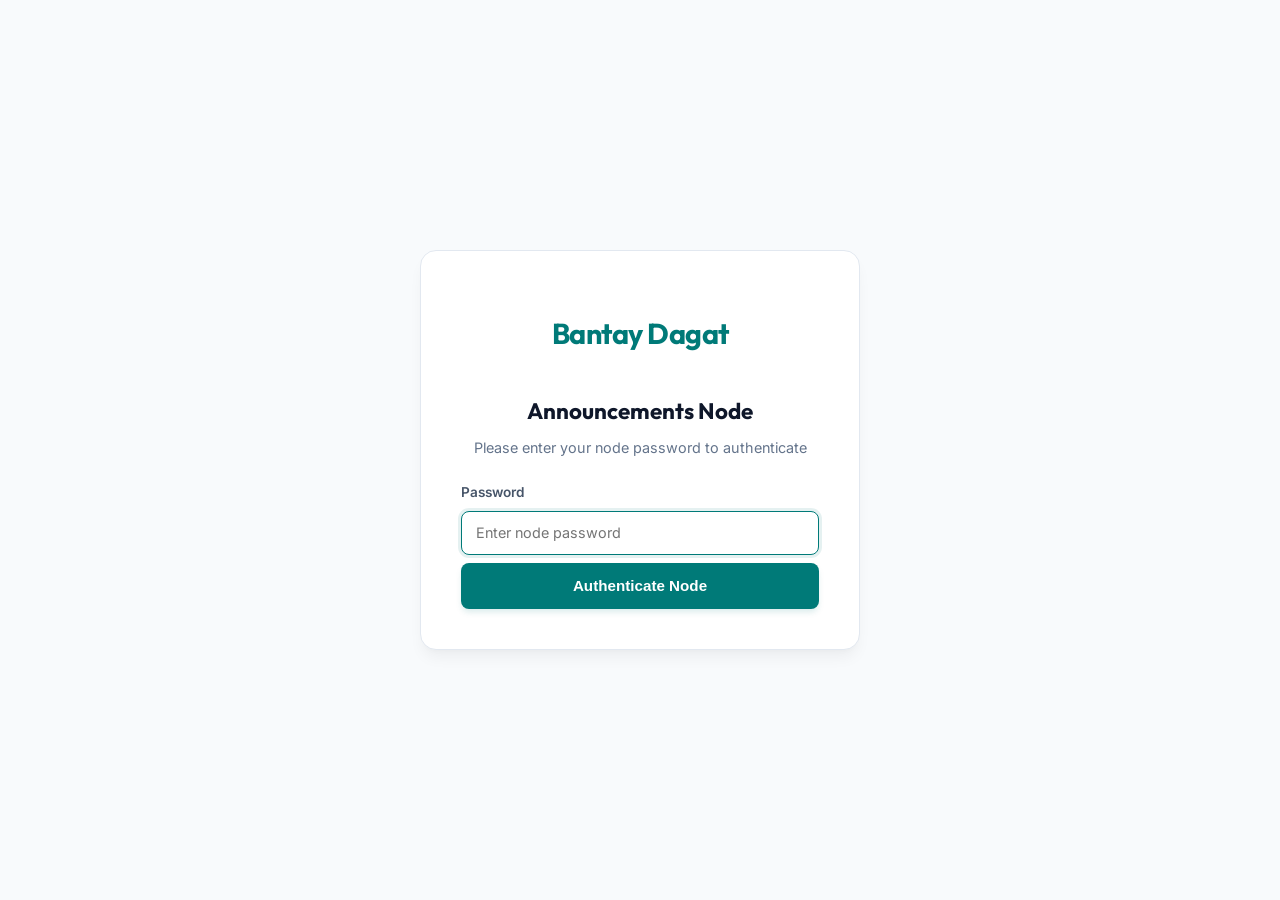
==== commit 97307cb8: "feat(ui): implement node authentication and unify dashboard styling Implement a password-based authe" ====
--- a/announcement.html
+++ b/announcement.html
@@ -7,12 +7,31 @@
     <title>Announcements | Bantay Dagat</title>
 </head>
 <body>
+    <!-- Authentication Login Screen -->
+    <div class="login-screen hidden" id="loginScreen">
+        <div class="login-card">
+            <div class="brand">
+                <h1>Bantay Dagat</h1>
+            </div>
+            <h2>Announcements Node</h2>
+            <p class="login-subtitle">Please enter your node password to authenticate</p>
+            <form id="loginForm">
+                <div class="field-group">
+                    <label class="field-label" for="password">Password</label>
+                    <input class="field-input" type="password" id="password" placeholder="Enter node password" required>
+                </div>
+                <div class="login-error" id="loginError"></div>
+                <button class="btn-primary login-btn" type="submit">Authenticate Node</button>
+            </form>
+        </div>
+    </div>
     <!-- Dashboard Shell -->
-    <div class="dashboard-shell" id="dashboardShell">
+    <div class="dashboard-shell hidden" id="dashboardShell">
         <!-- Sidebar Navigation -->
         <aside class="sidebar">
             <div class="brand">
                 <h1>Bantay Dagat</h1>
+                
             </div>
             <div class="nav-group">
                 <p class="nav-label">MAIN</p>
@@ -51,7 +70,6 @@
             <header class="topbar">
                 <div class="topbar-title-area">
                     <h2>Announcements</h2>
-                    <p>Information dissemination & alert broadcasting hub</p>
                 </div>
                 <div class="topbar-meta">
                     <span class="stat-badge" id="announcementCount">0 SENT TODAY</span>
@@ -62,40 +80,12 @@
                         </svg>
                         <span id="currentDateDisplay">Wednesday, May 27, 2026</span>
                     </span>
+                    <button class="logout-button" id="logoutButton" type="button">Log Out</button>
                 </div>
             </header>
-            <!-- Container Grid: Scope on Left, Form on Right -->
-            <div class="announcement-container-grid">
-                <!-- Left Sidebar: System Scope -->
-                <aside class="system-scope-sidebar">
-                    <div class="scope-title-header">
-                        <svg fill="none" stroke="currentColor" stroke-width="2" viewBox="0 0 24 24" xmlns="http://www.w3.org/2000/svg" width="16" height="16">
-                            <path stroke-linecap="round" stroke-linejoin="round" d="M9 12l2 2 4-4m5.618-4.016A11.955 11.955 0 0112 2.944a11.955 11.955 0 01-8.618 3.04A12.02 12.02 0 003 9c0 5.591 3.824 10.29 9 11.622 5.176-1.332 9-6.03 9-11.622 0-1.042-.133-2.052-.382-3.016z" />
-                        </svg>
-                        <span>System Scope</span>
-                    </div>
-                    <div class="scope-item-group">
-                        <div class="scope-card">
-                            <h4 class="scope-card-title">Dissemination Flow</h4>
-                            <p class="scope-card-copy">Sends automated, direct one-way announcements to designated recipient grids.</p>
-                        </div>
-                        <div class="scope-card">
-                            <h4 class="scope-card-title">Interactive Dialogs</h4>
-                            <p class="scope-card-copy">Allows fisherfolk to report coastal hazards, buffer violations, and rescue tasks instantly.</p>
-                        </div>
-                        <div class="scope-card">
-                            <h4 class="scope-card-title">Territorial Waters</h4>
-                            <p class="scope-card-copy">Operations coverage spans from Bantayan shorelines up to the 15 km deep safety premises.</p>
-                        </div>
-                    </div>
-                </aside>
-                <!-- Right Side: Compose Form -->
                 <section class="compose-form-panel">
                     <div class="compose-header">
-                        <!-- Orange sparkle icon -->
-                        <svg class="compose-sparkle-icon" fill="currentColor" viewBox="0 0 24 24" xmlns="http://www.w3.org/2000/svg" width="20" height="20">
-                            <path d="M12 2l2.4 4.9 5.4.8-3.9 3.8.9 5.4-4.8-2.5-4.8 2.5.9-5.4-3.9-3.8 5.4-.8L12 2z"/>
-                        </svg>
+            
                         <span>Compose Announcement</span>
                     </div>
                     <form class="announcement-form-grid" id="announcementForm">
@@ -130,7 +120,7 @@
                                     </svg>
                                     <span>Area / Location</span>
                                 </label>
-                                <input class="form-input-styled" id="announcementLocation" name="location" type="text" placeholder="e.g. Barangay Patao shoreline">
+                                <input class="form-input-styled" id="announcementLocation" name="location" type="text">
                             </div>
                             <!-- Effective Date -->
                             <div class="form-field-wrapper">
@@ -141,7 +131,7 @@
                                     </svg>
                                     <span>Effective Date</span>
                                 </label>
-                                <input class="form-input-styled" id="announcementEffectiveDate" name="effectiveDate" type="text" placeholder="e.g. May 18, 2026">
+                                <input class="form-input-styled" id="announcementEffectiveDate" name="effectiveDate" type="text" >
                             </div>
                             <!-- Issued By (Officer) -->
                             <div class="form-field-wrapper">
@@ -152,7 +142,7 @@
                                     </svg>
                                     <span>Issued By (Officer)</span>
                                 </label>
-                                <input class="form-input-styled" id="announcementOfficer" name="officer" type="text" placeholder="e.g. Officer Juan Dela Cruz">
+                                <input class="form-input-styled" id="announcementOfficer" name="officer" type="text">
                             </div>
                             <!-- Penalty / Consequence -->
                             <div class="form-field-wrapper">
@@ -163,7 +153,7 @@
                                     </svg>
                                     <span>Penalty / Consequence (If Applicable)</span>
                                 </label>
-                                <input class="form-input-styled" id="announcementPenalty" name="penalty" type="text" placeholder="e.g. Confiscation of fishing gear">
+                                <input class="form-input-styled" id="announcementPenalty" name="penalty" type="texT">
                             </div>
                             <!-- Reference Ordinance / Resolution No. -->
                             <div class="form-field-wrapper form-span-full">
@@ -174,19 +164,19 @@
                                     </svg>
                                     <span>Reference Ordinance / Resolution No.</span>
                                 </label>
-                                <input class="form-input-styled" id="announcementReference" name="referenceNo" type="text" placeholder="e.g. Ordinance No. 2024-07">
+                                <input class="form-input-styled" id="announcementReference" name="referenceNo" type="text" >
                             </div>
                             <!-- Additional Details -->
                             <div class="form-field-wrapper form-span-full">
                                 <label class="form-label-with-icon" for="announcementDetails">Additional Details</label>
-                                <textarea class="form-textarea-styled" id="announcementDetails" name="details" placeholder="Add restrictions, schedule, or operational notes..."></textarea>
+                                <textarea class="form-textarea-styled" id="announcementDetails" name="details"></textarea>
                             </div>
                         </div>
                         <!-- Collapsible Manual SMS Override block -->
                         <div class="override-collapsible" id="overrideSection">
                             <div class="form-field-wrapper">
                                 <label class="form-label-with-icon" for="announcementMessage">Manual SMS Override</label>
-                                <textarea class="form-textarea-styled" id="announcementMessage" name="message" placeholder="Type a completely custom announcement text. Leave blank to generate automatically from fields above."></textarea>
+                                <textarea class="form-textarea-styled" id="announcementMessage" name="message" ></textarea>
                             </div>
                         </div>
                         <!-- SMS Preview Card -->
@@ -221,7 +211,7 @@
                         </div>
                     </form>
                 </section>
-            </div>
+          
             <!-- Directory Log Section -->
             <div class="log-header-section">
                 <div class="log-title-area">
@@ -266,7 +256,8 @@
             </div>
         </main>
     </div>
+      </div>
     <!-- External JavaScript -->
     <script src="announcement.js"></script>
 </body>
-</html>+</html>
--- a/style.css
+++ b/style.css
@@ -1,6 +1,5 @@
-@charset "UTF-8";
 @import url("https://fonts.googleapis.com/css2?family=Inter:wght@300;400;500;600;700&family=Outfit:wght@400;500;600;700&display=swap");
-@import url("https://fonts.googleapis.com/css2?family=Inter:wght@300;400;500;600;700&display=swap");
+@import url("https://fonts.googleapis.com/css2?family=Inter:wght@300;400;500;600;700&family=Outfit:wght@400;500;600;700&display=swap");
 :root {
   --bg: #3c8ef4;
   --sidebar-bg: rgba(255, 255, 255, 0.16);
@@ -19,37 +18,6 @@
   --shadow: 0 16px 34px rgba(25, 76, 148, 0.18);
 }
 
-* {
-  box-sizing: border-box;
-}
-
-body {
-  margin: 0;
-  min-height: 100vh;
-  font-family: "Trebuchet MS", "Segoe UI", Tahoma, Geneva, Verdana, sans-serif;
-  color: #22324a;
-  background: radial-gradient(circle at top left, rgba(255, 255, 255, 0.2) 0, rgba(255, 255, 255, 0) 24%), linear-gradient(180deg, #4d98f4 0%, #3b87ea 100%);
-}
-
-a {
-  color: inherit;
-  text-decoration: none;
-}
-
-button {
-  font: inherit;
-}
-
-input,
-select,
-textarea {
-  font: inherit;
-}
-
-.hidden {
-  display: none !important;
-}
-
 .brand {
   padding: 28px 22px 18px;
   border-bottom: 1px solid rgba(255, 255, 255, 0.18);
@@ -68,16 +36,11 @@
 
 .topbar {
   display: flex;
-  align-items: center;
   justify-content: space-between;
-  gap: 18px;
-  margin-bottom: 22px;
-  padding: 18px 20px;
-  border: 1px solid rgba(255, 255, 255, 0.24);
-  border-radius: 22px;
-  background: rgba(255, 255, 255, 0.12);
-  backdrop-filter: blur(8px);
-  background-color: #2c67b7;
+  align-items: center;
+  padding-bottom: 24px;
+  border-bottom: 1px solid var(--border-light);
+  margin-bottom: 32px;
 }
 .topbar h2 {
   margin: 0;
@@ -504,1110 +467,6 @@
     padding-inline: 16px;
   }
 }
-*, *::before, *::after {
-  margin: 0;
-  padding: 0;
-  box-sizing: border-box;
-}
-
-:root {
-  --primary: #0d9488;
-  --primary-d: #0f766e;
-  --accent: #14b8a6;
-  --bg: #f9fafb;
-  --surface: #ffffff;
-  --text: #0f172a;
-  --muted: #64748b;
-  --border: #e2e8f0;
-  --border-d: #cbd5e1;
-  --radius: 6px;
-  --radius-lg: 10px;
-  --shadow-sm: 0 1px 3px rgba(15,23,42,.08);
-  --shadow-md: 0 4px 16px rgba(15,23,42,.10);
-  --tr: 180ms ease;
-  /* category accents */
-  --sos-text: #991b1b;
-  --sos-bg: #fef2f2;
-  --sos-border:#fca5a5;
-  --inc-text: #92400e;
-  --inc-bg: #fffbeb;
-  --inc-border:#fcd34d;
-  --cmp-text: #1e40af;
-  --cmp-bg: #eff6ff;
-  --cmp-border:#93c5fd;
-  --inf-text: #374151;
-  --inf-bg: #f3f4f6;
-  --inf-border:#d1d5db;
-}
-
-body {
-  font-family: "Inter", system-ui, sans-serif;
-  background: var(--bg);
-  color: var(--text);
-  min-height: 100vh;
-  font-size: 13px;
-}
-
-/* ── Shell ── */
-.shell {
-  display: flex;
-  min-height: 100vh;
-}
-
-/* ── Sidebar ── */
-.sidebar {
-  width: 212px;
-  flex-shrink: 0;
-  background: #0f172a;
-  display: flex;
-  flex-direction: column;
-  padding: 20px 0;
-  position: sticky;
-  top: 0;
-  height: 100vh;
-  overflow-y: auto;
-}
-
-.brand {
-  padding: 0 16px 20px;
-  border-bottom: 1px solid rgba(255, 255, 255, 0.08);
-  margin-bottom: 16px;
-}
-
-.brand h1 {
-  font-size: 0.95rem;
-  font-weight: 700;
-  color: #f1f5f9;
-  letter-spacing: -0.01em;
-}
-
-.brand p {
-  font-size: 0.72rem;
-  color: #64748b;
-  margin-top: 2px;
-}
-
-.nav-group {
-  padding: 0 8px;
-  margin-bottom: 20px;
-}
-
-.nav-label {
-  font-size: 0.62rem;
-  font-weight: 600;
-  text-transform: uppercase;
-  letter-spacing: 0.1em;
-  color: #475569;
-  padding: 0 8px;
-  margin-bottom: 4px;
-}
-
-.nav-menu {
-  display: flex;
-  flex-direction: column;
-  gap: 1px;
-}
-
-.nav-item {
-  display: flex;
-  align-items: center;
-  gap: 8px;
-  padding: 7px 10px;
-  border-radius: var(--radius);
-  color: #94a3b8;
-  font-size: 0.82rem;
-  font-weight: 500;
-  text-decoration: none;
-  transition: all var(--tr);
-}
-
-.nav-item:hover {
-  background: rgba(255, 255, 255, 0.06);
-  color: #e2e8f0;
-}
-
-.nav-item.active {
-  background: rgba(13, 148, 136, 0.2);
-  color: #5eead4;
-  font-weight: 600;
-}
-
-.nav-dot {
-  width: 6px;
-  height: 6px;
-  border-radius: 50%;
-  background: var(--accent);
-  flex-shrink: 0;
-}
-
-/* ── Main ── */
-.main {
-  flex: 1;
-  display: flex;
-  flex-direction: column;
-  min-width: 0;
-}
-
-/* ── Topbar ── */
-.topbar {
-  background: var(--surface);
-  border-bottom: 1px solid var(--border);
-  padding: 0 24px;
-  height: 52px;
-  display: flex;
-  align-items: center;
-  justify-content: space-between;
-  position: sticky;
-  top: 0;
-  z-index: 20;
-}
-
-.topbar h2 {
-  font-size: 0.92rem;
-  font-weight: 700;
-  color: var(--text);
-}
-
-.topbar-right {
-  display: flex;
-  align-items: center;
-  gap: 12px;
-}
-
-.topbar-date {
-  font-size: 0.75rem;
-  color: var(--muted);
-  font-weight: 500;
-}
-
-.topbar-badge {
-  background: var(--primary);
-  color: #fff;
-  font-size: 0.68rem;
-  font-weight: 700;
-  padding: 2px 8px;
-  border-radius: 999px;
-  letter-spacing: 0.04em;
-}
-
-/* ── Views ── */
-.view {
-  display: none;
-}
-
-.view.active {
-  display: flex;
-  flex-direction: column;
-  flex: 1;
-}
-
-/* ── Content ── */
-.content {
-  padding: 20px 24px;
-  flex: 1;
-}
-
-/* ── Stat row ── */
-.stat-row {
-  display: grid;
-  grid-template-columns: repeat(4, 1fr);
-  gap: 12px;
-  margin-bottom: 18px;
-}
-
-.stat {
-  background: var(--surface);
-  border: 1px solid var(--border);
-  border-radius: var(--radius-lg);
-  padding: 14px 16px;
-  display: flex;
-  align-items: center;
-  justify-content: space-between;
-  box-shadow: var(--shadow-sm);
-  transition: box-shadow var(--tr);
-}
-
-.stat:hover {
-  box-shadow: var(--shadow-md);
-}
-
-.stat-n {
-  font-size: 1.5rem;
-  font-weight: 700;
-  line-height: 1;
-}
-
-.stat-l {
-  font-size: 0.7rem;
-  color: var(--muted);
-  margin-top: 3px;
-  font-weight: 500;
-  text-transform: uppercase;
-  letter-spacing: 0.05em;
-}
-
-.stat-icon {
-  width: 34px;
-  height: 34px;
-  border-radius: var(--radius);
-  display: flex;
-  align-items: center;
-  justify-content: center;
-  flex-shrink: 0;
-}
-
-.si-teal {
-  background: #f0fdfa;
-  color: var(--primary);
-}
-
-/* ── Filter bar ── */
-.filter-bar {
-  background: var(--surface);
-  border: 1px solid var(--border);
-  border-radius: var(--radius-lg);
-  padding: 10px 14px;
-  display: flex;
-  align-items: center;
-  gap: 10px;
-  margin-bottom: 14px;
-  box-shadow: var(--shadow-sm);
-  flex-wrap: wrap;
-}
-
-.filter-label {
-  font-size: 0.68rem;
-  font-weight: 700;
-  text-transform: uppercase;
-  letter-spacing: 0.08em;
-  color: var(--muted);
-  white-space: nowrap;
-}
-
-.chips {
-  display: flex;
-  gap: 6px;
-  flex-wrap: wrap;
-  flex: 1;
-}
-
-.chip {
-  padding: 4px 11px;
-  border-radius: 999px;
-  font-size: 0.72rem;
-  font-weight: 600;
-  cursor: pointer;
-  border: 1px solid var(--border-d);
-  background: var(--bg);
-  color: var(--muted);
-  transition: all var(--tr);
-  white-space: nowrap;
-  display: flex;
-  align-items: center;
-  gap: 5px;
-}
-
-.chip:hover {
-  border-color: var(--primary);
-  color: var(--primary);
-  background: #f0fdfa;
-}
-
-.chip.on {
-  background: var(--primary);
-  color: #fff;
-  border-color: var(--primary);
-}
-
-.chip-count {
-  background: rgba(255, 255, 255, 0.25);
-  color: inherit;
-  font-size: 0.65rem;
-  font-weight: 700;
-  padding: 0 5px;
-  border-radius: 999px;
-  min-width: 16px;
-  text-align: center;
-}
-
-.chip.on .chip-count {
-  background: rgba(255, 255, 255, 0.3);
-}
-
-.divider-v {
-  width: 1px;
-  height: 20px;
-  background: var(--border);
-  flex-shrink: 0;
-}
-
-.search-wrap {
-  display: flex;
-  align-items: center;
-  gap: 7px;
-  border: 1px solid var(--border-d);
-  border-radius: var(--radius);
-  padding: 5px 10px;
-  background: var(--bg);
-  min-width: 200px;
-  transition: border-color var(--tr);
-}
-
-.search-wrap:focus-within {
-  border-color: var(--primary);
-}
-
-.search-wrap svg {
-  color: var(--muted);
-  flex-shrink: 0;
-}
-
-.search-wrap input {
-  border: none;
-  background: transparent;
-  font-size: 0.82rem;
-  color: var(--text);
-  outline: none;
-  width: 100%;
-  font-family: inherit;
-}
-
-.search-wrap input::-moz-placeholder {
-  color: var(--muted);
-}
-
-.search-wrap input::placeholder {
-  color: var(--muted);
-}
-
-.btn-clear-all {
-  font-size: 0.72rem;
-  font-weight: 600;
-  color: var(--muted);
-  background: none;
-  border: none;
-  cursor: pointer;
-  white-space: nowrap;
-  padding: 4px 8px;
-  border-radius: var(--radius);
-  transition: all var(--tr);
-}
-
-.btn-clear-all:hover {
-  color: var(--primary);
-  background: #f0fdfa;
-}
-
-/* ── Table panel ── */
-.table-panel {
-  background: var(--surface);
-  border: 1px solid var(--border);
-  border-radius: var(--radius-lg);
-  box-shadow: var(--shadow-sm);
-  overflow: hidden;
-}
-
-.table-head {
-  padding: 11px 16px;
-  border-bottom: 1px solid var(--border);
-  display: flex;
-  align-items: center;
-  justify-content: space-between;
-}
-
-.table-head-left {
-  display: flex;
-  align-items: center;
-  gap: 10px;
-}
-
-.table-head h3 {
-  font-size: 0.82rem;
-  font-weight: 700;
-  color: var(--text);
-}
-
-.record-count {
-  font-size: 0.72rem;
-  color: var(--muted);
-}
-
-table {
-  width: 100%;
-  border-collapse: collapse;
-}
-
-thead tr {
-  background: #f8fafc;
-  border-bottom: 1px solid var(--border);
-}
-
-th {
-  padding: 9px 14px;
-  text-align: left;
-  font-size: 0.68rem;
-  font-weight: 600;
-  text-transform: uppercase;
-  letter-spacing: 0.06em;
-  color: var(--muted);
-  white-space: nowrap;
-  -webkit-user-select: none;
-     -moz-user-select: none;
-          user-select: none;
-  cursor: pointer;
-}
-
-th:hover {
-  color: var(--text);
-}
-
-th svg {
-  display: inline-block;
-  vertical-align: middle;
-  margin-left: 3px;
-  opacity: 0.5;
-}
-
-tbody tr {
-  border-bottom: 1px solid var(--border);
-  transition: background var(--tr);
-  animation: rowIn 200ms ease both;
-  cursor: pointer;
-}
-
-tbody tr:last-child {
-  border-bottom: none;
-}
-
-tbody tr:hover {
-  background: #f8fffe;
-}
-
-@keyframes rowIn {
-  from {
-    opacity: 0;
-    transform: translateY(4px);
-  }
-  to {
-    opacity: 1;
-    transform: none;
-  }
-}
-td {
-  padding: 10px 14px;
-  font-size: 0.82rem;
-  color: var(--text);
-  vertical-align: middle;
-}
-
-/* left accent bar via box-shadow on first td */
-.row-sos td:first-child {
-  box-shadow: inset 4px 0 0 #ef4444;
-}
-
-.row-inc td:first-child {
-  box-shadow: inset 4px 0 0 #f59e0b;
-}
-
-.row-cmp td:first-child {
-  box-shadow: inset 4px 0 0 #3b82f6;
-}
-
-.row-inf td:first-child {
-  box-shadow: inset 4px 0 0 #9ca3af;
-}
-
-.cat-badge {
-  display: inline-flex;
-  align-items: center;
-  gap: 4px;
-  padding: 2px 8px;
-  border-radius: 999px;
-  font-size: 0.66rem;
-  font-weight: 700;
-  letter-spacing: 0.04em;
-  text-transform: uppercase;
-  white-space: nowrap;
-  border: 1px solid;
-}
-
-.cat-sos {
-  background: var(--sos-bg);
-}
-
-.cat-inc {
-  background: var(--inc-bg);
-}
-
-.cat-cmp {
-  background: var(--cmp-bg);
-}
-
-.cat-inf {
-  background: var(--inf-bg);
-}
-
-.status-dot {
-  display: inline-flex;
-  align-items: center;
-  gap: 5px;
-  font-size: 0.75rem;
-  font-weight: 500;
-  color: var(--muted);
-}
-
-.dot {
-  width: 7px;
-  height: 7px;
-  border-radius: 50%;
-  flex-shrink: 0;
-}
-
-.dot-new {
-  background: #ef4444;
-}
-
-.dot-review {
-  background: #f59e0b;
-}
-
-.dot-resolved {
-  background: #0d9488;
-}
-
-.sender-name {
-  font-weight: 600;
-  color: var(--text);
-  font-size: 0.82rem;
-}
-
-.sender-sub {
-  font-size: 0.72rem;
-  color: var(--muted);
-  margin-top: 1px;
-}
-
-.msg-preview {
-  color: var(--muted);
-  font-size: 0.78rem;
-  max-width: 280px;
-  overflow: hidden;
-  white-space: nowrap;
-  text-overflow: ellipsis;
-}
-
-.time-cell {
-  font-size: 0.75rem;
-  color: var(--muted);
-  white-space: nowrap;
-}
-
-.btn-view {
-  border: 1px solid var(--border-d);
-  background: var(--surface);
-  color: var(--primary);
-  font-size: 0.75rem;
-  font-weight: 600;
-  padding: 5px 12px;
-  border-radius: var(--radius);
-  cursor: pointer;
-  transition: all var(--tr);
-  white-space: nowrap;
-  display: inline-flex;
-  align-items: center;
-  gap: 4px;
-}
-
-.btn-view:hover {
-  background: var(--primary);
-  color: #fff;
-  border-color: var(--primary);
-}
-
-/* ── Pagination ── */
-.pagination {
-  padding: 10px 16px;
-  border-top: 1px solid var(--border);
-  display: flex;
-  align-items: center;
-  justify-content: space-between;
-  font-size: 0.75rem;
-  color: var(--muted);
-}
-
-.pg-btns {
-  display: flex;
-  gap: 4px;
-  align-items: center;
-}
-
-.pg-btn {
-  border: 1px solid var(--border-d);
-  background: var(--surface);
-  color: var(--muted);
-  font-size: 0.75rem;
-  padding: 4px 10px;
-  border-radius: var(--radius);
-  cursor: pointer;
-  transition: all var(--tr);
-  font-family: inherit;
-}
-
-.pg-btn:hover:not(:disabled) {
-  border-color: var(--primary);
-  color: var(--primary);
-}
-
-.pg-btn:disabled {
-  opacity: 0.4;
-  cursor: default;
-}
-
-.pg-btn.cur {
-  background: var(--primary);
-  color: #fff;
-  border-color: var(--primary);
-}
-
-/* ── Empty ── */
-.empty {
-  padding: 48px 24px;
-  text-align: center;
-  color: var(--muted);
-}
-
-.empty svg {
-  margin-bottom: 10px;
-  opacity: 0.4;
-}
-
-.empty p {
-  font-size: 0.85rem;
-}
-
-/* ════ DETAIL VIEW ════ */
-.detail-topbar {
-  background: var(--surface);
-  border-bottom: 1px solid var(--border);
-  padding: 0 24px;
-  height: 52px;
-  display: flex;
-  align-items: center;
-  gap: 12px;
-}
-
-.btn-back {
-  display: inline-flex;
-  align-items: center;
-  gap: 5px;
-  border: 1px solid var(--border-d);
-  background: var(--surface);
-  color: var(--muted);
-  font-size: 0.78rem;
-  font-weight: 600;
-  padding: 5px 12px;
-  border-radius: var(--radius);
-  cursor: pointer;
-  transition: all var(--tr);
-  font-family: inherit;
-}
-
-.btn-back:hover {
-  border-color: var(--primary);
-  color: var(--primary);
-  background: #f0fdfa;
-}
-
-.detail-topbar-title {
-  font-size: 0.85rem;
-  font-weight: 700;
-  color: var(--text);
-}
-
-.detail-topbar-cat {
-  margin-left: auto;
-}
-
-.detail-content {
-  padding: 24px;
-  flex: 1;
-}
-
-/* Category banner */
-.cat-banner {
-  border-radius: var(--radius-lg);
-  padding: 14px 18px;
-  display: flex;
-  align-items: center;
-  gap: 12px;
-  margin-bottom: 20px;
-  border: 1px solid;
-}
-
-.cat-banner.sos {
-  background: var(--sos-bg);
-}
-
-.cat-banner.inc {
-  background: var(--inc-bg);
-}
-
-.cat-banner.cmp {
-  background: var(--cmp-bg);
-}
-
-.cat-banner.inf {
-  background: var(--inf-bg);
-}
-
-.banner-icon-wrap {
-  width: 38px;
-  height: 38px;
-  border-radius: var(--radius);
-  display: flex;
-  align-items: center;
-  justify-content: center;
-  flex-shrink: 0;
-}
-
-/* Info grid */
-.info-grid {
-  display: grid;
-  grid-template-columns: 1fr 1fr 1fr;
-  gap: 10px;
-  margin-bottom: 18px;
-}
-
-.info-card {
-  background: var(--bg);
-  border: 1px solid var(--border);
-  border-radius: var(--radius);
-  padding: 11px 14px;
-}
-
-.info-l {
-  font-size: 0.66rem;
-  font-weight: 700;
-  text-transform: uppercase;
-  letter-spacing: 0.06em;
-  color: var(--muted);
-  margin-bottom: 4px;
-}
-
-.info-v {
-  font-size: 0.85rem;
-  font-weight: 600;
-  color: var(--text);
-}
-
-/* Message block */
-.section-label {
-  font-size: 0.66rem;
-  font-weight: 700;
-  text-transform: uppercase;
-  letter-spacing: 0.07em;
-  color: var(--muted);
-  margin-bottom: 8px;
-}
-
-.msg-block {
-  border: 1px solid var(--border-d);
-  border-radius: var(--radius);
-  padding: 14px 16px;
-  font-size: 0.88rem;
-  line-height: 1.7;
-  color: var(--text);
-  background: var(--bg);
-  margin-bottom: 18px;
-  border-left: 4px solid var(--primary);
-}
-
-/* Actions */
-.action-bar {
-  display: flex;
-  gap: 8px;
-  flex-wrap: wrap;
-}
-
-.btn-secondary {
-  border: 1px solid var(--border-d);
-  background: var(--surface);
-  color: var(--muted);
-  font-size: 0.78rem;
-  font-weight: 600;
-  padding: 7px 14px;
-  border-radius: var(--radius);
-  cursor: pointer;
-  transition: all var(--tr);
-  font-family: inherit;
-}
-
-.btn-secondary:hover {
-  border-color: var(--primary);
-  color: var(--primary);
-}
-
-.btn-primary {
-  border: none;
-  background: var(--primary);
-  color: #fff;
-  font-size: 0.78rem;
-  font-weight: 700;
-  padding: 7px 16px;
-  border-radius: var(--radius);
-  cursor: pointer;
-  transition: all var(--tr);
-  font-family: inherit;
-  display: inline-flex;
-  align-items: center;
-  gap: 5px;
-}
-
-.btn-primary:hover {
-  background: var(--primary-d);
-  transform: translateY(-1px);
-  box-shadow: 0 4px 12px rgba(13, 148, 136, 0.3);
-}
-
-/* ════ BLOTTER MODAL ════ */
-.overlay {
-  position: fixed;
-  inset: 0;
-  background: rgba(15, 23, 42, 0.45);
-  z-index: 100;
-  display: flex;
-  align-items: center;
-  justify-content: center;
-  padding: 24px;
-  opacity: 0;
-  pointer-events: none;
-  transition: opacity var(--tr);
-}
-
-.overlay.open {
-  opacity: 1;
-  pointer-events: all;
-}
-
-.modal {
-  background: var(--surface);
-  border-radius: var(--radius-lg);
-  box-shadow: var(--shadow-md);
-  max-width: 660px;
-  width: 100%;
-  max-height: 90vh;
-  overflow-y: auto;
-  transform: translateY(12px);
-  transition: transform var(--tr);
-}
-
-.overlay.open .modal {
-  transform: translateY(0);
-}
-
-.modal-head {
-  padding: 16px 20px;
-  border-bottom: 1px solid var(--border);
-  display: flex;
-  align-items: center;
-  justify-content: space-between;
-  position: sticky;
-  top: 0;
-  background: var(--surface);
-  z-index: 1;
-}
-
-.modal-head h3 {
-  font-size: 0.9rem;
-  font-weight: 700;
-}
-
-.btn-close {
-  border: 1px solid var(--border);
-  background: transparent;
-  color: var(--muted);
-  font-size: 0.85rem;
-  cursor: pointer;
-  width: 28px;
-  height: 28px;
-  border-radius: var(--radius);
-  display: flex;
-  align-items: center;
-  justify-content: center;
-  transition: all var(--tr);
-  font-family: inherit;
-}
-
-.btn-close:hover {
-  background: var(--bg);
-  color: var(--text);
-}
-
-/* Blotter form */
-.blotter {
-  padding: 28px 32px;
-}
-
-.blotter-gov {
-  text-align: center;
-  margin-bottom: 20px;
-  padding-bottom: 16px;
-  border-bottom: 2px solid var(--text);
-}
-
-.blotter-gov .lgu {
-  font-size: 0.72rem;
-  font-weight: 700;
-  text-transform: uppercase;
-  letter-spacing: 0.08em;
-  color: var(--muted);
-}
-
-.blotter-gov .dept {
-  font-size: 0.68rem;
-  color: var(--muted);
-  margin-top: 2px;
-}
-
-.blotter-gov h2 {
-  font-size: 1.05rem;
-  font-weight: 800;
-  text-transform: uppercase;
-  letter-spacing: 0.06em;
-  margin-top: 10px;
-}
-
-.blotter-row {
-  display: grid;
-  grid-template-columns: 1fr 1fr 1fr;
-  gap: 12px;
-  margin-bottom: 14px;
-}
-
-.blotter-row-2 {
-  grid-template-columns: 1fr 1fr;
-}
-
-.b-field label {
-  display: block;
-  font-size: 0.62rem;
-  font-weight: 700;
-  text-transform: uppercase;
-  letter-spacing: 0.07em;
-  color: var(--muted);
-  margin-bottom: 3px;
-}
-
-.b-field .val {
-  font-size: 0.83rem;
-  font-weight: 600;
-  border-bottom: 1.5px solid var(--border-d);
-  padding-bottom: 4px;
-  min-height: 20px;
-}
-
-.blotter-sec {
-  font-size: 0.65rem;
-  font-weight: 700;
-  text-transform: uppercase;
-  letter-spacing: 0.08em;
-  color: var(--primary);
-  border-bottom: 1px solid var(--border);
-  padding-bottom: 4px;
-  margin: 16px 0 10px;
-}
-
-.narrative {
-  border: 1px solid var(--border-d);
-  border-radius: var(--radius);
-  padding: 12px 14px;
-  font-size: 0.85rem;
-  line-height: 1.7;
-  color: var(--text);
-  min-height: 72px;
-  margin-bottom: 4px;
-}
-
-.narrative.blank {
-  color: var(--muted);
-  font-style: italic;
-}
-
-.sig-grid {
-  display: grid;
-  grid-template-columns: 1fr 1fr;
-  gap: 48px;
-  margin-top: 44px;
-}
-
-.sig-block {
-  text-align: center;
-}
-
-.sig-line {
-  border-top: 1.5px solid var(--text);
-  padding-top: 6px;
-  font-size: 0.72rem;
-  font-weight: 700;
-  text-transform: uppercase;
-  letter-spacing: 0.05em;
-  color: var(--muted);
-}
-
-.sig-sub {
-  font-size: 0.65rem;
-  color: var(--muted);
-  margin-top: 2px;
-}
-
-.modal-foot {
-  padding: 14px 20px;
-  border-top: 1px solid var(--border);
-  display: flex;
-  justify-content: flex-end;
-  gap: 8px;
-}
-
-/* ── Print styles ── */
-@media print {
-  .shell, .sidebar, .topbar, .detail-topbar, .stat-row, .filter-bar,
-  .table-panel, .action-bar, .modal-head, .modal-foot {
-    display: none !important;
-  }
-  .overlay {
-    position: static;
-    background: none;
-    padding: 0;
-    opacity: 1;
-    pointer-events: all;
-  }
-  .modal {
-    box-shadow: none;
-    max-height: none;
-    transform: none;
-  }
-  .blotter {
-    padding: 0;
-  }
-  body {
-    background: #fff;
-  }
-}
-/* ── Responsive ── */
-@media (max-width: 680px) {
-  .sidebar {
-    display: none;
-  }
-  .info-grid {
-    grid-template-columns: 1fr 1fr;
-  }
-  .blotter-row {
-    grid-template-columns: 1fr 1fr;
-  }
-  .stat-row {
-    grid-template-columns: 1fr 1fr;
-  }
-}
 * {
   box-sizing: border-box;
   margin: 0;
@@ -2547,246 +1406,607 @@
     grid-template-columns: 1fr;
   }
 }
-/* Bantay Dagat Announcements Dashboard Style System */
-:root {
-  --primary: #f97316; /* Coral Orange */
-  --primary-hover: #ea580c;
-  --primary-light: #ffedd5;
-  --bg-dark: #0f172a; /* Dark Navy Sidebar */
-  --bg-dark-hover: rgba(255, 255, 255, 0.05);
-  --bg-dark-active: rgba(20, 184, 166, 0.08);
-  --border-active: rgba(20, 184, 166, 0.35);
-  --text-active: #2dd4bf; /* Bright Teal Accent */
-  --bg-light: #f8fafc; /* Page Main Background */
-  --bg-card: #ffffff;
-  --text-dark: #0f172a;
-  --text-muted: #64748b;
-  --text-light: #94a3b8;
-  --border-light: #e2e8f0;
-  --border-hover: #cbd5e1;
-  --success-bg: #dcfce7;
-  --success-text: #15803d;
-  --success-border: #bbf7d0;
-  --warning-bg: #fef3c7;
-  --warning-text: #d97706;
-  --warning-border: #fde68a;
-  --danger-bg: #fee2e2;
-  --danger-text: #b91c1c;
-  --transition: all 0.2s cubic-bezier(0.4, 0, 0.2, 1);
-  --shadow: 0 1px 3px 0 rgba(0, 0, 0, 0.05), 0 1px 2px -1px rgba(0, 0, 0, 0.05);
-  --shadow-md: 0 4px 6px -1px rgba(0, 0, 0, 0.05), 0 2px 4px -2px rgba(0, 0, 0, 0.05);
-}
-
-/* Base resets & typography */
-* {
-  box-sizing: border-box;
-  margin: 0;
-  padding: 0;
-}
-
-body {
-  background-color: var(--bg-light);
-  color: var(--text-dark);
-  font-family: "Inter", system-ui, -apple-system, sans-serif;
-  -webkit-font-smoothing: antialiased;
-  -moz-osx-font-smoothing: grayscale;
-  min-height: 100vh;
-}
-
-/* Shell Layout */
-.dashboard-shell {
-  display: flex;
-  min-height: 100vh;
-  width: 100%;
-}
-
-/* Sidebar Navigation */
-.sidebar {
-  width: 260px;
-  background-color: var(--bg-dark);
-  color: var(--text-light);
-  padding: 32px 20px;
-  display: flex;
+/* Feedback specific styles extending the unified fisherfolk-info design */
+/* Reuse the same design variables from fisherfolk-info.scss */
+/* Stat row */
+.stat-row {
+  display: grid;
+  grid-template-columns: repeat(4, 1fr);
+  gap: 12px;
+  margin-bottom: 24px;
+}
+
+@media (max-width: 768px) {
+  .stat-row {
+    grid-template-columns: repeat(2, 1fr);
+  }
+}
+.stat {
+  background: #ffffff;
+  border: 1px solid #e2e8f0;
+  border-radius: 12px;
+  padding: 14px 16px;
+  display: flex;
+  align-items: center;
+  justify-content: space-between;
+  box-shadow: 0 1px 2px 0 rgba(0, 0, 0, 0.05);
+  transition: box-shadow all 0.2s cubic-bezier(0.4, 0, 0.2, 1);
   flex-direction: column;
-  flex-shrink: 0;
-  border-right: 1px solid rgba(255, 255, 255, 0.05);
-}
-
-.brand {
-  margin-bottom: 36px;
-  padding-left: 8px;
-}
-
-.brand h1 {
-  color: #ffffff;
-  font-size: 20px;
-  font-weight: 700;
-  letter-spacing: -0.5px;
-  margin-bottom: 2px;
-}
-
-.brand p {
-  color: var(--text-muted);
-  font-size: 11px;
+  align-items: flex-start;
+}
+.stat:hover {
+  box-shadow: 0 4px 6px -1px rgba(0, 0, 0, 0.05), 0 2px 4px -1px rgba(0, 0, 0, 0.02);
+}
+
+.stat-n {
+  font-size: 1.5rem;
+  font-weight: 700;
+  line-height: 1;
+}
+
+.stat-l {
+  font-size: 0.7rem;
+  color: #64748b;
+  margin-top: 3px;
   font-weight: 500;
   text-transform: uppercase;
-  letter-spacing: 0.5px;
-}
-
-.nav-group {
-  margin-bottom: 28px;
-}
-
-.nav-label {
-  font-size: 10px;
-  font-weight: 700;
-  color: #475569;
-  letter-spacing: 1px;
-  margin: 0 0 10px 8px;
+  letter-spacing: 0.05em;
+}
+
+.stat-icon {
+  width: 34px;
+  height: 34px;
+  border-radius: 8px;
+  display: flex;
+  align-items: center;
+  justify-content: center;
+  flex-shrink: 0;
+}
+
+.si-teal {
+  background: #f0fdfa;
+  color: #007a78;
+}
+
+/* Filter bar */
+.filter-bar {
+  background: #ffffff;
+  border: 1px solid #e2e8f0;
+  border-radius: 12px;
+  padding: 10px 14px;
+  display: flex;
+  align-items: center;
+  gap: 10px;
+  margin-bottom: 20px;
+  box-shadow: 0 1px 2px 0 rgba(0, 0, 0, 0.05);
+  flex-wrap: wrap;
+}
+
+.filter-label {
+  font-size: 0.68rem;
+  font-weight: 700;
   text-transform: uppercase;
-}
-
-.nav-menu {
-  display: flex;
-  flex-direction: column;
+  letter-spacing: 0.08em;
+  color: #64748b;
+  white-space: nowrap;
+}
+
+/* Table panel */
+.table-panel {
+  background: #ffffff;
+  border: 1px solid #e2e8f0;
+  border-radius: 12px;
+  box-shadow: 0 1px 2px 0 rgba(0, 0, 0, 0.05);
+  overflow: hidden;
+}
+
+.table-head {
+  padding: 11px 16px;
+  border-bottom: 1px solid #e2e8f0;
+  display: flex;
+  align-items: center;
+  justify-content: space-between;
+}
+
+.table-head-left {
+  display: flex;
+  align-items: center;
+  gap: 10px;
+}
+
+.table-head h3 {
+  font-size: 0.82rem;
+  font-weight: 700;
+  color: #1e293b;
+}
+
+.record-count {
+  font-size: 0.72rem;
+  color: #64748b;
+}
+
+table {
+  width: 100%;
+  border-collapse: collapse;
+}
+
+thead tr {
+  background: #f8fafc;
+  border-bottom: 1px solid #e2e8f0;
+}
+
+th {
+  padding: 9px 14px;
+  text-align: left;
+  font-size: 0.68rem;
+  font-weight: 600;
+  text-transform: uppercase;
+  letter-spacing: 0.06em;
+  color: #64748b;
+  white-space: nowrap;
+  -webkit-user-select: none;
+     -moz-user-select: none;
+          user-select: none;
+  cursor: pointer;
+}
+
+th:hover {
+  color: #1e293b;
+}
+
+tbody tr {
+  border-bottom: 1px solid #e2e8f0;
+  transition: background all 0.2s cubic-bezier(0.4, 0, 0.2, 1);
+  cursor: pointer;
+}
+
+tbody tr:last-child {
+  border-bottom: none;
+}
+
+tbody tr:hover {
+  background: #f8fffe;
+}
+
+td {
+  padding: 10px 14px;
+  font-size: 0.82rem;
+  color: #1e293b;
+  vertical-align: middle;
+}
+
+/* Category badges */
+.cat-badge {
+  display: inline-flex;
+  align-items: center;
   gap: 4px;
-}
-
-.nav-item {
+  padding: 2px 8px;
+  border-radius: 999px;
+  font-size: 0.66rem;
+  font-weight: 700;
+  letter-spacing: 0.04em;
+  text-transform: uppercase;
+  white-space: nowrap;
+  border: 1px solid;
+}
+
+.cat-sos {
+  background: #fef2f2;
+  color: #991b1b;
+  border-color: #fca5a5;
+}
+
+.cat-inc {
+  background: #fffbeb;
+  color: #92400e;
+  border-color: #fcd34d;
+}
+
+.cat-cmp {
+  background: #eff6ff;
+  color: #1e40af;
+  border-color: #93c5fd;
+}
+
+.cat-inf {
+  background: #f3f4f6;
+  color: #374151;
+  border-color: #d1d5db;
+}
+
+/* Status dots */
+.status-dot {
+  display: inline-flex;
+  align-items: center;
+  gap: 5px;
+  font-size: 0.75rem;
+  font-weight: 500;
+  color: #64748b;
+}
+
+.dot {
+  width: 7px;
+  height: 7px;
+  border-radius: 50%;
+  flex-shrink: 0;
+}
+
+.dot-new {
+  background: #ef4444;
+}
+
+.dot-review {
+  background: #f59e0b;
+}
+
+.dot-resolved {
+  background: #007a78;
+}
+
+/* Sender info */
+.sender-name {
+  font-weight: 600;
+  color: #1e293b;
+  font-size: 0.82rem;
+}
+
+.sender-sub {
+  font-size: 0.72rem;
+  color: #64748b;
+  margin-top: 1px;
+}
+
+.msg-preview {
+  color: #64748b;
+  font-size: 0.78rem;
+  max-width: 280px;
+  overflow: hidden;
+  white-space: nowrap;
+  text-overflow: ellipsis;
+}
+
+/* Empty state */
+.empty-state {
+  padding: 48px 24px;
+  text-align: center;
+  color: #64748b;
+}
+
+/* Pagination */
+.pagination {
+  padding: 10px 16px;
+  border-top: 1px solid #e2e8f0;
+  display: flex;
+  align-items: center;
+  justify-content: space-between;
+  font-size: 0.75rem;
+  color: #64748b;
+}
+
+.pg-btns {
+  display: flex;
+  gap: 4px;
+  align-items: center;
+}
+
+.pg-btn {
+  border: 1px solid #cbd5e1;
+  background: #ffffff;
+  color: #64748b;
+  font-size: 0.75rem;
+  padding: 4px 10px;
+  border-radius: 8px;
+  cursor: pointer;
+  transition: all all 0.2s cubic-bezier(0.4, 0, 0.2, 1);
+  font-family: inherit;
+}
+
+.pg-btn:hover:not(:disabled) {
+  border-color: #007a78;
+  color: #007a78;
+}
+
+.pg-btn:disabled {
+  opacity: 0.4;
+  cursor: default;
+}
+
+.pg-btn.cur {
+  background: #007a78;
+  color: #fff;
+  border-color: #007a78;
+}
+
+/* Detail view */
+.detail-topbar {
+  background: #ffffff;
+  border-bottom: 1px solid #e2e8f0;
+  padding: 0 24px;
+  height: 52px;
   display: flex;
   align-items: center;
   gap: 12px;
-  padding: 10px 14px;
+}
+
+.btn-back {
+  display: inline-flex;
+  align-items: center;
+  gap: 5px;
+  border: 1px solid #cbd5e1;
+  background: #ffffff;
+  color: #64748b;
+  font-size: 0.78rem;
+  font-weight: 600;
+  padding: 5px 12px;
   border-radius: 8px;
-  color: var(--text-light);
-  text-decoration: none;
-  font-size: 14px;
-  font-weight: 500;
-  border: 1px solid transparent;
-  transition: var(--transition);
-}
-
-.nav-item:hover {
-  background-color: var(--bg-dark-hover);
-  color: #ffffff;
-}
-
-.nav-item.active {
-  background-color: var(--bg-dark-active);
-  border-color: var(--border-active);
-  color: var(--text-active);
-  font-weight: 600;
-}
-
-.nav-icon {
-  width: 18px;
-  height: 18px;
-  background-color: currentColor;
-  transition: var(--transition);
-  display: inline-block;
-}
-
-/* Sidebar Icons */
-.overview-icon {
-  -webkit-mask-image: url('data:image/svg+xml;utf8,<svg xmlns="http://www.w3.org/2000/svg" fill="none" viewBox="0 0 24 24" stroke="currentColor" stroke-width="2"><path stroke-linecap="round" stroke-linejoin="round" d="M4 6a2 2 0 012-2h2a2 2 0 012 2v2a2 2 0 01-2 2H6a2 2 0 01-2-2V6zM14 6a2 2 0 012-2h2a2 2 0 012 2v2a2 2 0 01-2 2h-2a2 2 0 01-2-2V6zM4 16a2 2 0 012-2h2a2 2 0 012 2v2a2 2 0 01-2 2H6a2 2 0 01-2-2v-2zM14 16a2 2 0 012-2h2a2 2 0 012 2v2a2 2 0 01-2 2h-2a2 2 0 01-2-2v-2z"/></svg>');
-  mask-image: url('data:image/svg+xml;utf8,<svg xmlns="http://www.w3.org/2000/svg" fill="none" viewBox="0 0 24 24" stroke="currentColor" stroke-width="2"><path stroke-linecap="round" stroke-linejoin="round" d="M4 6a2 2 0 012-2h2a2 2 0 012 2v2a2 2 0 01-2 2H6a2 2 0 01-2-2V6zM14 6a2 2 0 012-2h2a2 2 0 012 2v2a2 2 0 01-2 2h-2a2 2 0 01-2-2V6zM4 16a2 2 0 012-2h2a2 2 0 012 2v2a2 2 0 01-2 2H6a2 2 0 01-2-2v-2zM14 16a2 2 0 012-2h2a2 2 0 012 2v2a2 2 0 01-2 2h-2a2 2 0 01-2-2v-2z"/></svg>');
-}
-
-.report-icon {
-  -webkit-mask-image: url('data:image/svg+xml;utf8,<svg xmlns="http://www.w3.org/2000/svg" fill="none" viewBox="0 0 24 24" stroke="currentColor" stroke-width="2"><path stroke-linecap="round" stroke-linejoin="round" d="M9 17v-2m3 2v-4m3 4v-6m2 10H7a2 2 0 01-2-2V5a2 2 0 012-2h5.586a1 1 0 01.707.293l5.414 5.414a1 1 0 01.293.707V19a2 2 0 01-2 2z"/></svg>');
-  mask-image: url('data:image/svg+xml;utf8,<svg xmlns="http://www.w3.org/2000/svg" fill="none" viewBox="0 0 24 24" stroke="currentColor" stroke-width="2"><path stroke-linecap="round" stroke-linejoin="round" d="M9 17v-2m3 2v-4m3 4v-6m2 10H7a2 2 0 01-2-2V5a2 2 0 012-2h5.586a1 1 0 01.707.293l5.414 5.414a1 1 0 01.293.707V19a2 2 0 01-2 2z"/></svg>');
-}
-
-.fisherfolk-icon {
-  -webkit-mask-image: url('data:image/svg+xml;utf8,<svg xmlns="http://www.w3.org/2000/svg" fill="none" viewBox="0 0 24 24" stroke="currentColor" stroke-width="2"><path stroke-linecap="round" stroke-linejoin="round" d="M12 4.354a4 4 0 110 5.292M15 21H3v-1a6 6 0 0112 0v1zm0 0h6v-1a6 6 0 00-9-5.197M13 7a3 3 0 11-6 0 3 3 0 016 0z"/></svg>');
-  mask-image: url('data:image/svg+xml;utf8,<svg xmlns="http://www.w3.org/2000/svg" fill="none" viewBox="0 0 24 24" stroke="currentColor" stroke-width="2"><path stroke-linecap="round" stroke-linejoin="round" d="M12 4.354a4 4 0 110 5.292M15 21H3v-1a6 6 0 0112 0v1zm0 0h6v-1a6 6 0 00-9-5.197M13 7a3 3 0 11-6 0 3 3 0 016 0z"/></svg>');
-}
-
-.announcement-icon {
-  -webkit-mask-image: url('data:image/svg+xml;utf8,<svg xmlns="http://www.w3.org/2000/svg" fill="none" viewBox="0 0 24 24" stroke="currentColor" stroke-width="2"><path stroke-linecap="round" stroke-linejoin="round" d="M11 5.882V19.24a1.76 1.76 0 01-3.417.592l-2.147-6.15M18 13a3 3 0 100-6M5.436 13.683A4.001 4.001 0 017 6h1.832c4.1 0 7.625-1.234 9.168-3v14c-1.543-1.766-5.067-3-9.168-3H7a3.988 3.988 0 01-1.564-.317z"/></svg>');
-  mask-image: url('data:image/svg+xml;utf8,<svg xmlns="http://www.w3.org/2000/svg" fill="none" viewBox="0 0 24 24" stroke="currentColor" stroke-width="2"><path stroke-linecap="round" stroke-linejoin="round" d="M11 5.882V19.24a1.76 1.76 0 01-3.417.592l-2.147-6.15M18 13a3 3 0 100-6M5.436 13.683A4.001 4.001 0 017 6h1.832c4.1 0 7.625-1.234 9.168-3v14c-1.543-1.766-5.067-3-9.168-3H7a3.988 3.988 0 01-1.564-.317z"/></svg>');
-}
-
-.weather-icon {
-  -webkit-mask-image: url('data:image/svg+xml;utf8,<svg xmlns="http://www.w3.org/2000/svg" fill="none" viewBox="0 0 24 24" stroke="currentColor" stroke-width="2"><path stroke-linecap="round" stroke-linejoin="round" d="M8 12h.01M12 12h.01M16 12h.01M21 12c0 4.418-4.03 8-9 8a9.863 9.863 0 01-4.255-.949L3 20l1.395-3.72C3.512 15.042 3 13.574 3 12c0-4.418 4.03-8 9-8s9 3.582 9 8z"/></svg>');
-  mask-image: url('data:image/svg+xml;utf8,<svg xmlns="http://www.w3.org/2000/svg" fill="none" viewBox="0 0 24 24" stroke="currentColor" stroke-width="2"><path stroke-linecap="round" stroke-linejoin="round" d="M8 12h.01M12 12h.01M16 12h.01M21 12c0 4.418-4.03 8-9 8a9.863 9.863 0 01-4.255-.949L3 20l1.395-3.72C3.512 15.042 3 13.574 3 12c0-4.418 4.03-8 9-8s9 3.582 9 8z"/></svg>');
-}
-
-.overview-icon, .report-icon, .fisherfolk-icon, .announcement-icon, .weather-icon {
-  -webkit-mask-size: contain;
-  mask-size: contain;
-  -webkit-mask-repeat: no-repeat;
-  mask-repeat: no-repeat;
-  -webkit-mask-position: center;
-  mask-position: center;
-}
-
-/* Main Area Container */
-.main-content {
-  flex-grow: 1;
-  padding: 36px 40px;
+  cursor: pointer;
+  transition: all all 0.2s cubic-bezier(0.4, 0, 0.2, 1);
+  font-family: inherit;
+}
+
+.btn-back:hover {
+  border-color: #007a78;
+  color: #007a78;
+  background: #f0fdfa;
+}
+
+/* Blotter Modal */
+.overlay {
+  position: fixed;
+  inset: 0;
+  background: rgba(15, 23, 42, 0.45);
+  z-index: 100;
+  display: flex;
+  align-items: center;
+  justify-content: center;
+  padding: 24px;
+  opacity: 0;
+  pointer-events: none;
+  transition: opacity all 0.2s cubic-bezier(0.4, 0, 0.2, 1);
+}
+
+.overlay.open {
+  opacity: 1;
+  pointer-events: all;
+}
+
+.modal {
+  background: #ffffff;
+  border-radius: 12px;
+  box-shadow: 0 4px 6px -1px rgba(0, 0, 0, 0.05), 0 2px 4px -1px rgba(0, 0, 0, 0.02);
+  max-width: 660px;
+  width: 100%;
+  max-height: 90vh;
   overflow-y: auto;
-  background-color: var(--bg-light);
-}
-
-/* Topbar Header */
-.topbar {
-  display: flex;
-  justify-content: space-between;
-  align-items: center;
-  padding-bottom: 24px;
-  border-bottom: 1px solid var(--border-light);
-  margin-bottom: 32px;
-}
-
-.topbar-title-area h2 {
-  font-size: 24px;
-  font-weight: 700;
-  color: var(--text-dark);
-  letter-spacing: -0.5px;
+  transform: translateY(12px);
+  transition: transform all 0.2s cubic-bezier(0.4, 0, 0.2, 1);
+}
+
+.overlay.open .modal {
+  transform: translateY(0);
+}
+
+.btn-view {
+  border: 1px solid #cbd5e1;
+  background: #ffffff;
+  color: #007a78;
+  font-size: 0.75rem;
+  font-weight: 600;
+  padding: 5px 12px;
+  border-radius: 8px;
+  cursor: pointer;
+  transition: all all 0.2s cubic-bezier(0.4, 0, 0.2, 1);
+  white-space: nowrap;
+  display: inline-flex;
+  align-items: center;
+  gap: 4px;
+}
+
+.btn-view:hover {
+  background: #007a78;
+  color: #fff;
+  border-color: #007a78;
+}
+
+/* Modal detail view styles */
+.cat-banner {
+  border-radius: 12px;
+  padding: 14px 18px;
+  display: flex;
+  align-items: center;
+  gap: 12px;
+  margin-bottom: 20px;
+  border: 1px solid;
+}
+
+.cat-banner.sos {
+  background: #fef2f2;
+  border-color: #fca5a5;
+}
+
+.cat-banner.inc {
+  background: #fffbeb;
+  border-color: #fcd34d;
+}
+
+.cat-banner.cmp {
+  background: #eff6ff;
+  border-color: #93c5fd;
+}
+
+.cat-banner.inf {
+  background: #f3f4f6;
+  border-color: #d1d5db;
+}
+
+.banner-icon-wrap {
+  width: 38px;
+  height: 38px;
+  border-radius: 8px;
+  display: flex;
+  align-items: center;
+  justify-content: center;
+  flex-shrink: 0;
+}
+
+.banner-label {
+  font-size: 0.66rem;
+  font-weight: 700;
+  text-transform: uppercase;
+  letter-spacing: 0.07em;
+  color: #64748b;
+  margin-bottom: 2px;
+}
+
+.banner-title {
+  font-size: 0.95rem;
+  font-weight: 700;
+  color: #1e293b;
+}
+
+/* Info grid */
+.info-grid {
+  display: grid;
+  grid-template-columns: 1fr 1fr 1fr;
+  gap: 10px;
+  margin-bottom: 18px;
+}
+
+.info-card {
+  background: #f8fafc;
+  border: 1px solid #e2e8f0;
+  border-radius: 8px;
+  padding: 11px 14px;
+}
+
+.info-l {
+  font-size: 0.66rem;
+  font-weight: 700;
+  text-transform: uppercase;
+  letter-spacing: 0.06em;
+  color: #64748b;
   margin-bottom: 4px;
 }
 
-.topbar-title-area p {
-  font-size: 13px;
-  color: var(--text-muted);
-}
-
-.topbar-meta {
-  display: flex;
-  align-items: center;
-  gap: 14px;
-}
-
-.stat-badge {
-  background-color: var(--primary-light);
-  color: var(--primary-hover);
-  font-size: 11px;
-  font-weight: 700;
-  padding: 6px 12px;
-  border-radius: 999px;
-  letter-spacing: 0.5px;
-}
-
-.date-indicator {
-  display: inline-flex;
-  align-items: center;
+.info-v {
+  font-size: 0.85rem;
+  font-weight: 600;
+  color: #1e293b;
+}
+
+/* Narrative section */
+.section-label {
+  font-size: 0.66rem;
+  font-weight: 700;
+  text-transform: uppercase;
+  letter-spacing: 0.07em;
+  color: #64748b;
+  margin-bottom: 8px;
+}
+
+.msg-block {
+  border: 1px solid #cbd5e1;
+  border-radius: 8px;
+  padding: 14px 16px;
+  font-size: 0.88rem;
+  line-height: 1.7;
+  color: #1e293b;
+  background: #f8fafc;
+  margin-bottom: 18px;
+  border-left: 4px solid #007a78;
+}
+
+.action-bar {
+  display: flex;
   gap: 8px;
-  background-color: #ffffff;
-  border: 1px solid var(--border-light);
+  flex-wrap: wrap;
+}
+
+/* Blotter styles */
+.blotter-row {
+  display: grid;
+  grid-template-columns: 1fr 1fr 1fr;
+  gap: 12px;
+  margin-bottom: 14px;
+}
+
+.blotter-row-2 {
+  grid-template-columns: 1fr 1fr;
+}
+
+.b-field label {
+  display: block;
+  font-size: 0.62rem;
+  font-weight: 700;
+  text-transform: uppercase;
+  letter-spacing: 0.07em;
+  color: #64748b;
+  margin-bottom: 3px;
+}
+
+.b-field .val {
+  font-size: 0.83rem;
+  font-weight: 600;
+  border-bottom: 1.5px solid #e2e8f0;
+  padding-bottom: 4px;
+  min-height: 20px;
+}
+
+.blotter-sec {
+  font-size: 0.65rem;
+  font-weight: 700;
+  text-transform: uppercase;
+  letter-spacing: 0.08em;
+  color: #007a78;
+  border-bottom: 1px solid #e2e8f0;
+  padding-bottom: 4px;
+  margin: 16px 0 10px;
+}
+
+.narrative {
+  border: 1px solid #e2e8f0;
   border-radius: 8px;
-  padding: 6px 14px;
-  font-size: 13px;
-  color: var(--text-muted);
-  font-weight: 500;
-  box-shadow: var(--shadow);
-}
-
-.date-icon {
-  color: var(--text-muted);
-}
-
-/* Layout Grid - System Scope & Compose Form */
+  padding: 12px 14px;
+  font-size: 0.85rem;
+  line-height: 1.7;
+  color: #1e293b;
+  min-height: 72px;
+  margin-bottom: 4px;
+}
+
+.sig-grid {
+  display: grid;
+  grid-template-columns: 1fr 1fr;
+  gap: 48px;
+  margin-top: 44px;
+}
+
+.sig-block {
+  text-align: center;
+}
+
+.sig-line {
+  border-top: 1.5px solid #1e293b;
+  padding-top: 6px;
+  font-size: 0.72rem;
+  font-weight: 700;
+  text-transform: uppercase;
+  letter-spacing: 0.05em;
+  color: #64748b;
+}
+
+.sig-sub {
+  font-size: 0.65rem;
+  color: #64748b;
+  margin-top: 2px;
+}
+
+/* Responsive */
+@media (max-width: 768px) {
+  .stat-row {
+    grid-template-columns: repeat(2, 1fr);
+  }
+}
 .announcement-container-grid {
   display: grid;
   grid-template-columns: 280px 1fr;
@@ -2795,31 +2015,55 @@
   margin-bottom: 48px;
 }
 
-/* Left Sidebar - System Scope */
+/* Dynamic Stats Badge in topbar */
+.stat-badge {
+  background-color: #ffedd5;
+  color: #ea580c;
+  font-size: 0.85rem;
+  font-weight: 700;
+  padding: 8px 16px;
+  border-radius: 20px;
+  display: flex;
+  align-items: center;
+  gap: 6px;
+}
+.stat-badge::before {
+  content: "";
+  display: inline-block;
+  width: 6px;
+  height: 6px;
+  background-color: #ea580c;
+  border-radius: 50%;
+}
+
+@media (max-width: 1024px) {
+  .announcement-container-grid {
+    grid-template-columns: 1fr;
+  }
+}
 .system-scope-sidebar {
   background-color: #ffffff;
-  border: 1px solid var(--border-light);
+  border: 1px solid #e2e8f0;
   border-radius: 12px;
   padding: 24px;
-  box-shadow: var(--shadow);
+  box-shadow: 0 1px 2px 0 rgba(0, 0, 0, 0.05);
 }
 
 .scope-title-header {
   display: flex;
   align-items: center;
   gap: 8px;
-  font-size: 12px;
-  font-weight: 700;
-  color: var(--text-dark);
+  font-size: 0.9rem;
+  font-weight: 700;
+  color: #0f172a;
   text-transform: uppercase;
   letter-spacing: 0.5px;
   padding-bottom: 12px;
-  border-bottom: 1px solid var(--border-light);
+  border-bottom: 1px solid #e2e8f0;
   margin-bottom: 20px;
 }
-
 .scope-title-header svg {
-  color: var(--primary);
+  color: #007a78;
 }
 
 .scope-item-group {
@@ -2829,52 +2073,50 @@
 }
 
 .scope-card {
-  background-color: var(--bg-light);
-  border: 1px solid var(--border-light);
+  background-color: #f8fafc;
+  border: 1px solid #e2e8f0;
   border-radius: 8px;
   padding: 14px;
-  transition: var(--transition);
-}
-
+  transition: all 0.2s cubic-bezier(0.4, 0, 0.2, 1);
+}
 .scope-card:hover {
-  border-color: var(--border-hover);
+  border-color: #cbd5e1;
   transform: translateY(-1px);
 }
 
 .scope-card-title {
-  font-size: 13px;
-  font-weight: 600;
-  color: var(--text-dark);
+  font-size: 0.95rem;
+  font-weight: 600;
+  color: #1e293b;
   margin-bottom: 6px;
 }
 
 .scope-card-copy {
-  font-size: 12px;
-  color: var(--text-muted);
+  font-size: 0.85rem;
+  color: #64748b;
   line-height: 1.5;
 }
 
-/* Compose Form Panel */
 .compose-form-panel {
   background-color: #ffffff;
-  border: 1px solid var(--border-light);
+  border: 1px solid #e2e8f0;
   border-radius: 12px;
   padding: 28px;
-  box-shadow: var(--shadow);
+  box-shadow: 0 1px 2px 0 rgba(0, 0, 0, 0.05);
 }
 
 .compose-header {
   display: flex;
   align-items: center;
   gap: 8px;
-  font-size: 16px;
-  font-weight: 700;
-  color: var(--text-dark);
+  font-size: 1.1rem;
+  font-weight: 700;
+  color: #0f172a;
   margin-bottom: 24px;
 }
 
 .compose-sparkle-icon {
-  color: var(--primary);
+  color: #007a78;
 }
 
 .announcement-form-grid {
@@ -2889,6 +2131,11 @@
   gap: 20px;
 }
 
+@media (max-width: 768px) {
+  .form-grid-2col {
+    grid-template-columns: 1fr;
+  }
+}
 .form-field-wrapper {
   display: flex;
   flex-direction: column;
@@ -2899,56 +2146,65 @@
   grid-column: span 2;
 }
 
+@media (max-width: 768px) {
+  .form-span-full {
+    grid-column: span 1;
+  }
+}
 .form-label-with-icon {
   display: inline-flex;
   align-items: center;
   gap: 6px;
-  font-size: 13px;
-  font-weight: 600;
-  color: var(--text-dark);
+  font-size: 0.9rem;
+  font-weight: 600;
+  color: #1e293b;
 }
 
 .form-label-with-icon svg {
-  color: var(--text-muted);
+  color: #64748b;
+  width: 14px;
+  height: 14px;
 }
 
 .form-input-styled {
   width: 100%;
   padding: 10px 14px;
   border-radius: 8px;
-  border: 1px solid var(--border-light);
-  font-size: 14px;
+  border: 1px solid #383d44;
+  font-size: 0.95rem;
   background-color: #ffffff;
-  color: var(--text-dark);
+  color: #1e293b;
   font-family: inherit;
-  transition: var(--transition);
+  transition: all 0.2s cubic-bezier(0.4, 0, 0.2, 1);
 }
 
 select.form-input-styled {
   -webkit-appearance: none;
      -moz-appearance: none;
           appearance: none;
-  background-image: url("data:image/svg+xml;utf8,<svg xmlns='http://www.w3.org/2000/svg' fill='none' viewBox='0 0 24 24' stroke='%2364748b' stroke-width='2'><path stroke-linecap='round' stroke-linejoin='round' d='M19 9l-7 7-7-7'/></svg>");
+  background-image: url("data:image/svg+xml,%3Csvg xmlns='http://www.w3.org/2000/svg' fill='none' viewBox='0 0 24 24' stroke='%2364748b'%3E%3Cpath stroke-linecap='round' stroke-linejoin='round' stroke-width='2' d='M19 9l-7 7-7-7'/%3E%3C/svg%3E");
   background-repeat: no-repeat;
   background-position: right 14px center;
-  background-size: 14px;
+  background-size: 16px;
   padding-right: 40px;
 }
 
 .form-input-styled::-moz-placeholder, .form-textarea-styled::-moz-placeholder {
-  color: var(--text-light);
+  color: #64748b;
+  opacity: 0.7;
 }
 
 .form-input-styled::placeholder,
 .form-textarea-styled::placeholder {
-  color: var(--text-light);
+  color: #64748b;
+  opacity: 0.7;
 }
 
 .form-input-styled:focus,
 .form-textarea-styled:focus {
   outline: none;
-  border-color: var(--primary);
-  box-shadow: 0 0 0 3px rgba(249, 115, 22, 0.15);
+  border-color: #007a78;
+  box-shadow: 0 0 0 3px rgba(0, 122, 120, 0.1);
 }
 
 .form-textarea-styled {
@@ -2956,58 +2212,54 @@
   min-height: 100px;
   padding: 12px 14px;
   border-radius: 8px;
-  border: 1px solid var(--border-light);
-  font-size: 14px;
+  border: 1px solid #e2e8f0;
+  font-size: 0.95rem;
   background-color: #ffffff;
-  color: var(--text-dark);
+  color: #1e293b;
   font-family: inherit;
   resize: vertical;
-  transition: var(--transition);
-}
-
-/* Override Collapse Box */
+  transition: all 0.2s cubic-bezier(0.4, 0, 0.2, 1);
+}
+
 .override-collapsible {
   max-height: 0;
   overflow: hidden;
   transition: max-height 0.25s cubic-bezier(0.4, 0, 0.2, 1), opacity 0.2s ease-out;
   opacity: 0;
 }
-
 .override-collapsible.open {
   max-height: 160px;
   opacity: 1;
 }
 
-/* SMS Preview Card */
 .preview-card {
   background-color: #f0fdf4;
-  border: 1px dashed var(--success-border);
+  border: 1px dashed #bbf7d0;
   border-radius: 10px;
   padding: 18px 20px;
   box-shadow: inset 0 1px 2px rgba(0, 0, 0, 0.01);
 }
 
 .preview-title {
-  font-size: 12px;
-  font-weight: 700;
-  color: var(--success-text);
+  font-size: 0.8rem;
+  font-weight: 700;
+  color: #15803d;
   text-transform: uppercase;
   letter-spacing: 0.5px;
   margin-bottom: 6px;
 }
 
 .preview-body {
-  font-size: 13px;
+  font-size: 0.9rem;
   line-height: 1.6;
   color: #1e293b;
 }
 
-/* Action Buttons */
 .compose-actions {
   display: flex;
   align-items: center;
   gap: 12px;
-  border-top: 1px solid var(--border-light);
+  border-top: 1px solid #e2e8f0;
   padding-top: 20px;
 }
 
@@ -3019,26 +2271,23 @@
   width: 38px;
   height: 38px;
   border-radius: 50%;
-  border: 1px solid var(--border-light);
+  border: 1px solid #e2e8f0;
   background-color: #ffffff;
-  color: var(--text-muted);
+  color: #64748b;
   display: flex;
   align-items: center;
   justify-content: center;
   cursor: pointer;
-  transition: var(--transition);
-}
-
+  transition: all 0.2s cubic-bezier(0.4, 0, 0.2, 1);
+}
 .btn-circle:hover {
-  border-color: var(--border-hover);
-  color: var(--text-dark);
-  background-color: var(--bg-light);
-}
-
+  border-color: #cbd5e1;
+  color: #1e293b;
+  background-color: #f8fafc;
+}
 .btn-circle svg {
   transition: transform 0.25s ease;
 }
-
 .btn-circle.rotated svg {
   transform: rotate(180deg);
 }
@@ -3049,20 +2298,19 @@
   gap: 8px;
   padding: 10px 18px;
   border-radius: 8px;
-  border: 1px solid var(--border-light);
+  border: 1px solid #e2e8f0;
   background-color: #ffffff;
   color: #334155;
-  font-size: 14px;
+  font-size: 0.95rem;
   font-weight: 600;
   cursor: pointer;
-  transition: var(--transition);
-  box-shadow: var(--shadow);
-}
-
+  transition: all 0.2s cubic-bezier(0.4, 0, 0.2, 1);
+  box-shadow: 0 1px 2px 0 rgba(0, 0, 0, 0.05);
+}
 .btn-outline:hover {
-  border-color: var(--border-hover);
-  background-color: var(--bg-light);
-  color: var(--text-dark);
+  border-color: #cbd5e1;
+  background-color: #f8fafc;
+  color: #1e293b;
 }
 
 .btn-submit-orange {
@@ -3072,47 +2320,51 @@
   padding: 10px 22px;
   border-radius: 8px;
   border: none;
-  background-color: var(--primary);
+  background: linear-gradient(135deg, #ea580c, #ff8242);
   color: #ffffff;
-  font-size: 14px;
+  font-size: 0.95rem;
   font-weight: 600;
   cursor: pointer;
-  transition: var(--transition);
-  box-shadow: 0 2px 4px rgba(249, 115, 22, 0.15);
-}
-
+  transition: all 0.2s cubic-bezier(0.4, 0, 0.2, 1);
+  box-shadow: 0 2px 4px rgba(234, 88, 12, 0.15);
+}
 .btn-submit-orange:hover {
-  background-color: var(--primary-hover);
-  box-shadow: 0 4px 8px rgba(249, 115, 22, 0.25);
-}
-
-/* Announcement Log Header */
+  background: linear-gradient(135deg, #ff9a5c, #ff8a4c);
+  box-shadow: 0 4px 8px rgba(234, 88, 12, 0.25);
+}
+
 .log-header-section {
   display: flex;
   justify-content: space-between;
   align-items: flex-end;
   margin-bottom: 24px;
-  border-top: 1px solid var(--border-light);
+  border-top: 1px solid #e2e8f0;
   padding-top: 40px;
 }
 
+@media (max-width: 768px) {
+  .log-header-section {
+    flex-direction: column;
+    align-items: stretch;
+    gap: 16px;
+  }
+}
 .log-title-area h3 {
-  font-size: 18px;
-  font-weight: 700;
-  color: var(--text-dark);
+  font-size: 1.25rem;
+  font-weight: 700;
+  color: #0f172a;
   margin-bottom: 4px;
   display: flex;
   align-items: center;
   gap: 8px;
 }
-
 .log-title-area h3 svg {
-  color: var(--primary);
+  color: #007a78;
 }
 
 .log-subtitle {
-  font-size: 13px;
-  color: var(--text-muted);
+  font-size: 0.85rem;
+  color: #64748b;
 }
 
 .log-actions {
@@ -3120,13 +2372,17 @@
   gap: 10px;
 }
 
-/* Tabs Filter Section */
+@media (max-width: 768px) {
+  .log-actions {
+    flex-wrap: wrap;
+  }
+}
 .log-tabs-panel {
   display: flex;
   flex-wrap: wrap;
   gap: 8px;
   margin-bottom: 24px;
-  border-bottom: 1px solid var(--border-light);
+  border-bottom: 1px solid #e2e8f0;
   padding-bottom: 16px;
 }
 
@@ -3136,35 +2392,34 @@
   gap: 8px;
   padding: 8px 16px;
   border-radius: 8px;
-  border: 1px solid var(--border-light);
+  border: 1px solid #e2e8f0;
   background-color: #ffffff;
   color: #334155;
-  font-size: 13px;
+  font-size: 0.85rem;
   font-weight: 600;
   cursor: pointer;
-  transition: var(--transition);
-  box-shadow: var(--shadow);
-}
-
+  transition: all 0.2s cubic-bezier(0.4, 0, 0.2, 1);
+  box-shadow: 0 1px 2px 0 rgba(0, 0, 0, 0.05);
+}
 .tab-button:hover {
-  border-color: var(--border-hover);
-  background-color: var(--bg-light);
-}
-
+  border-color: #cbd5e1;
+  background-color: #f8fafc;
+  color: #1e293b;
+}
 .tab-button.active {
-  background-color: var(--primary);
-  border-color: var(--primary);
+  background-color: #007a78;
+  border-color: #007a78;
   color: #ffffff;
-  box-shadow: 0 2px 4px rgba(249, 115, 22, 0.15);
+  box-shadow: 0 2px 4px rgba(0, 122, 120, 0.15);
 }
 
 .tab-count {
-  font-size: 11px;
+  font-size: 0.75rem;
   font-weight: 700;
   padding: 2px 6px;
   border-radius: 999px;
   background-color: rgba(15, 23, 42, 0.06);
-  color: var(--text-muted);
+  color: #64748b;
 }
 
 .tab-button.active .tab-count {
@@ -3172,7 +2427,6 @@
   color: #ffffff;
 }
 
-/* Logs List Card Layout */
 .log-list {
   display: flex;
   flex-direction: column;
@@ -3181,19 +2435,18 @@
 
 .log-card {
   background-color: #ffffff;
-  border: 1px solid var(--border-light);
+  border: 1px solid #e2e8f0;
   border-radius: 12px;
   padding: 20px 24px;
-  box-shadow: var(--shadow);
+  box-shadow: 0 1px 2px 0 rgba(0, 0, 0, 0.05);
   display: flex;
   flex-direction: column;
   gap: 16px;
-  transition: var(--transition);
-}
-
+  transition: all 0.2s cubic-bezier(0.4, 0, 0.2, 1);
+}
 .log-card:hover {
-  box-shadow: var(--shadow-md);
-  border-color: var(--border-hover);
+  box-shadow: 0 4px 6px -1px rgba(0, 0, 0, 0.05), 0 2px 4px -1px rgba(0, 0, 0, 0.02);
+  border-color: #cbd5e1;
 }
 
 .log-card-header {
@@ -3209,25 +2462,25 @@
 }
 
 .log-card-title {
-  font-size: 15px;
-  font-weight: 700;
-  color: var(--text-dark);
+  font-size: 1rem;
+  font-weight: 700;
+  color: #0f172a;
 }
 
 .log-card-badge {
-  font-size: 10px;
+  font-size: 0.75rem;
   font-weight: 700;
   text-transform: uppercase;
   letter-spacing: 0.5px;
-  color: var(--text-muted);
-  background-color: var(--bg-light);
+  color: #64748b;
+  background-color: #f8fafc;
   padding: 2px 8px;
   border-radius: 4px;
-  border: 1px solid var(--border-light);
+  border: 1px solid #e2e8f0;
 }
 
 .log-card-status {
-  font-size: 11px;
+  font-size: 0.8rem;
   font-weight: 700;
   text-transform: uppercase;
   letter-spacing: 0.5px;
@@ -3236,14 +2489,19 @@
 }
 
 .log-card-status.delivered {
-  background-color: var(--success-bg);
-  color: var(--success-text);
+  background-color: #dcfce7;
+  color: #15803d;
 }
 
 .log-card-status.processing {
-  background-color: var(--warning-bg);
-  color: var(--warning-text);
+  background-color: #fef3c7;
+  color: #92400e;
   animation: pulseGlow 1.5s infinite;
+}
+
+.log-card-status.archived {
+  background-color: #f1f5f9;
+  color: #475569;
 }
 
 @keyframes pulseGlow {
@@ -3265,24 +2523,24 @@
 
 .log-detail-row {
   display: flex;
-  font-size: 13px;
+  font-size: 0.85rem;
   gap: 8px;
 }
 
 .log-detail-label {
   font-weight: 600;
-  color: var(--text-muted);
+  color: #64748b;
   min-width: 84px;
 }
 
 .log-detail-value {
-  color: var(--text-dark);
+  color: #1e293b;
   font-weight: 500;
 }
 
 .log-message-box-wrapper {
-  background-color: var(--bg-light);
-  border: 1px solid var(--border-light);
+  background-color: #f8fafc;
+  border: 1px solid #e2e8f0;
   border-radius: 8px;
   padding: 12px 16px;
   display: flex;
@@ -3297,13 +2555,13 @@
 }
 
 .log-message-box-header .log-detail-label {
-  font-size: 11px;
+  font-size: 0.75rem;
   text-transform: uppercase;
   letter-spacing: 0.5px;
 }
 
 .log-message-box {
-  font-size: 13px;
+  font-size: 0.85rem;
   color: #1e293b;
   line-height: 1.5;
   word-break: break-word;
@@ -3314,33 +2572,32 @@
   align-items: center;
   gap: 6px;
   background-color: #ffffff;
-  border: 1px solid var(--border-light);
+  border: 1px solid #e2e8f0;
   border-radius: 4px;
   padding: 4px 8px;
-  font-size: 11px;
-  font-weight: 600;
-  color: var(--text-muted);
+  font-size: 0.75rem;
+  font-weight: 600;
+  color: #64748b;
   cursor: pointer;
-  transition: var(--transition);
-}
-
+  transition: all 0.2s cubic-bezier(0.4, 0, 0.2, 1);
+}
 .btn-copy-small:hover {
-  border-color: var(--border-hover);
-  color: var(--text-dark);
+  border-color: #cbd5e1;
+  color: #1e293b;
 }
 
 .log-card-footer {
   display: flex;
   justify-content: space-between;
   align-items: center;
-  border-top: 1px dashed var(--border-light);
+  border-top: 1px dashed #e2e8f0;
   padding-top: 14px;
   margin-top: 4px;
 }
 
 .log-meta-text {
-  font-size: 12px;
-  color: var(--text-muted);
+  font-size: 0.8rem;
+  color: #64748b;
 }
 
 .log-card-actions {
@@ -3356,25 +2613,23 @@
   border: none;
   padding: 4px 8px;
   border-radius: 4px;
-  font-size: 13px;
-  font-weight: 600;
-  color: var(--text-muted);
+  font-size: 0.85rem;
+  font-weight: 600;
+  color: #64748b;
   cursor: pointer;
-  transition: var(--transition);
-}
-
+  transition: all 0.2s cubic-bezier(0.4, 0, 0.2, 1);
+}
 .btn-text-action:hover {
-  background-color: var(--bg-light);
-  color: var(--text-dark);
+  background-color: #f8fafc;
+  color: #1e293b;
 }
 
 .btn-text-action.delete-action {
-  color: var(--text-muted);
-}
-
+  color: #64748b;
+}
 .btn-text-action.delete-action:hover {
   background-color: rgba(239, 68, 68, 0.08);
-  color: var(--danger-text);
+  color: #dc2626;
 }
 
 .empty-log-state {
@@ -3382,16 +2637,12 @@
   padding: 40px;
   background-color: #ffffff;
   border-radius: 12px;
-  border: 1px dashed var(--border-light);
-  color: var(--text-muted);
-  font-size: 13px;
-}
-
-/* Printing styles */
+  border: 1px dashed #e2e8f0;
+  color: #64748b;
+  font-size: 0.9rem;
+}
+
 @media print {
-  body {
-    background-color: #ffffff;
-  }
   .sidebar,
   .topbar,
   .announcement-container-grid,
@@ -3411,17 +2662,4 @@
     border: 1px solid #000000 !important;
     page-break-inside: avoid;
   }
-}
-/* Responsive Overrides */
-@media (max-width: 1024px) {
-  .dashboard-shell {
-    flex-direction: column;
-  }
-  .sidebar {
-    width: 100%;
-    padding: 20px;
-  }
-  .main-content {
-    padding: 24px;
-  }
 }/*# sourceMappingURL=style.css.map */
